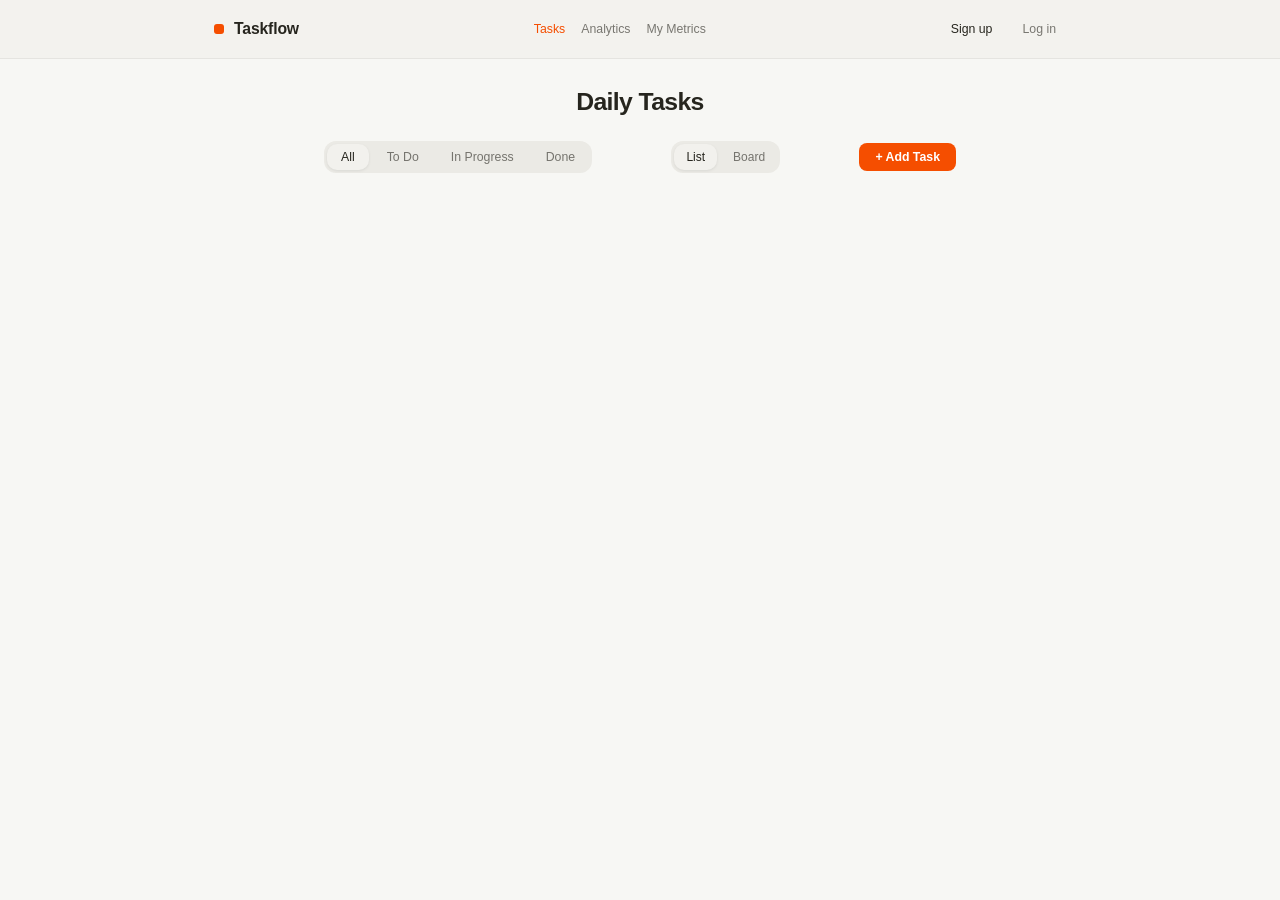
==== index.html @ e1bad311 "Topbar+styles: link to My Metrics and render auth status everywhere - index.html and analytics.html " ====
<!DOCTYPE html>
<html lang="en">
<head>
  <meta charset="UTF-8">
  <meta name="viewport" content="width=device-width, initial-scale=1.0">
  <title>Taskflow</title>
  <link rel="stylesheet" href="styles.css">
</head>
<body>

  <header class="topbar">
    <div class="topbar-inner">
      <div class="logo">
        <span class="logo-mark"></span>
        <span class="logo-text">Taskflow</span>
      </div>
      <nav class="topbar-nav" id="topbarNav">
        <a href="/" class="nav-link active">Tasks</a>
        <a href="/analytics" class="nav-link">Analytics</a>
        <a href="/metrics" class="nav-link">My Metrics</a>
      </nav>
      <div class="auth-status" id="authStatus" data-state="anonymous">
        <a href="/login" class="auth-link">Log in</a>
      </div>
    </div>
  </header>

  <main class="container">
    <section class="hero hero--tasks" aria-labelledby="heroTitle">
      <h1 id="heroTitle">Daily Tasks</h1>
    </section>

    <div class="toolbar">
      <div class="toolbar-left">
        <div class="filters" id="filters">
          <button class="filter-btn active" data-filter="all">All</button>
          <button class="filter-btn" data-filter="todo">To Do</button>
          <button class="filter-btn" data-filter="in-progress">In Progress</button>
          <button class="filter-btn" data-filter="done">Done</button>
        </div>
      </div>
      <div class="view-toggle" id="viewToggle" role="tablist" aria-label="Task view">
        <button class="view-toggle-btn active" type="button" data-view="list" role="tab" aria-selected="true">List</button>
        <button class="view-toggle-btn" type="button" data-view="board" role="tab" aria-selected="false">Board</button>
      </div>
      <button class="add-task-btn" id="addTaskBtn" type="button" aria-label="Add task">+ Add Task</button>
    </div>

    <section class="list-view" id="listView" aria-label="Task list">
      <ul class="task-list" id="taskList"></ul>
    </section>

    <section class="board-view hidden" id="boardView" aria-label="Kanban board">
      <article class="board-column" data-board-column="todo">
        <header class="board-column-header">
          <h2 class="board-column-title">To Do</h2>
          <span class="board-column-count" data-column-count="todo">0</span>
        </header>
        <div class="board-column-body" data-column-body="todo"></div>
      </article>

      <article class="board-column" data-board-column="in-progress">
        <header class="board-column-header">
          <h2 class="board-column-title">In Progress</h2>
          <span class="board-column-count" data-column-count="in-progress">0</span>
        </header>
        <div class="board-column-body" data-column-body="in-progress"></div>
      </article>

      <article class="board-column" data-board-column="done">
        <header class="board-column-header">
          <h2 class="board-column-title">Done</h2>
          <span class="board-column-count" data-column-count="done">0</span>
        </header>
        <div class="board-column-body" data-column-body="done"></div>
      </article>
    </section>
  </main>

  <div class="modal-overlay hidden" id="addTaskModal">
    <div class="modal" role="dialog" aria-labelledby="modalTitle" aria-modal="true">
      <header class="modal-header">
        <h2 id="modalTitle" class="modal-title">New Task</h2>
        <button class="modal-close" id="modalClose" type="button" aria-label="Close">&times;</button>
      </header>
      <form id="addTaskForm" class="modal-body">
        <label class="form-label" for="taskTitleInput">Description</label>
        <input
          id="taskTitleInput"
          class="form-input"
          type="text"
          placeholder="What needs to be done?"
          required
          autocomplete="off"
        >
        <label class="form-label" for="taskCategorySelect">Category</label>
        <select id="taskCategorySelect" class="form-select">
          <option value="Planning">Planning</option>
          <option value="Design">Design</option>
          <option value="Engineering">Engineering</option>
          <option value="Operations">Operations</option>
        </select>
        <label class="form-label" for="taskPrioritySelect">Priority</label>
        <select id="taskPrioritySelect" class="form-select">
          <option value="medium" selected>Medium</option>
          <option value="high">High</option>
          <option value="low">Low</option>
        </select>
        <button type="submit" class="form-submit">Add Task</button>
      </form>
    </div>
  </div>

  <script src="auth-status.js"></script>
  <script src="app.js"></script>
</body>
</html>
---- styles.css ----
*,
*::before,
*::after {
  margin: 0;
  padding: 0;
  box-sizing: border-box;
}

:root {
  --bg: #f7f7f4;
  --fg: #26251e;
  --fg-secondary: rgba(38, 37, 30, 0.6);
  --accent: #f54e00;
  --accent-subtle: rgba(245, 78, 0, 0.12);
  --accent-hover: #ff5c0d;
  --accent-orange: #f54e00;
  --card: #f2f1ed;
  --card-border: rgba(0, 0, 0, 0.06);
  --card-hover: #ebeae5;
  --surface: #ebeae5;
  --divider: #e6e5e0;
  --radius: 12px;
  --radius-sm: 8px;
}

html {
  font-size: 15px;
}

body {
  font-family: "DM Sans", -apple-system, BlinkMacSystemFont, "Segoe UI", Roboto,
    "Helvetica Neue", Arial, sans-serif;
  background: var(--bg);
  color: var(--fg);
  line-height: 1.5;
  -webkit-font-smoothing: antialiased;
}

/* ---- Top bar ---- */

.topbar {
  position: sticky;
  top: 0;
  z-index: 10;
  background: rgba(242, 241, 237, 0.85);
  backdrop-filter: blur(12px);
  -webkit-backdrop-filter: blur(12px);
  border-bottom: 1px solid var(--card-border);
}

.topbar-inner {
  max-width: 900px;
  margin: 0 auto;
  padding: 14px 24px;
  display: flex;
  align-items: center;
  justify-content: space-between;
  gap: 24px;
}

.logo {
  display: flex;
  align-items: center;
  gap: 10px;
}

.logo-mark {
  width: 10px;
  height: 10px;
  background: var(--accent);
  border-radius: 3px;
}

.logo-text {
  font-weight: 700;
  font-size: 1.05rem;
  letter-spacing: -0.01em;
  color: var(--fg);
}

.date-label {
  font-size: 0.82rem;
  color: var(--fg-secondary);
}

.topbar-nav {
  display: flex;
  gap: 16px;
}

.nav-link {
  font-size: 0.82rem;
  font-weight: 500;
  color: var(--fg-secondary);
  text-decoration: none;
  transition: color 0.15s ease;
}

.nav-link:hover {
  color: var(--fg);
}

.nav-link.active {
  color: var(--accent);
}

/* ---- Container ---- */

.container {
  max-width: 680px;
  margin: 0 auto;
  padding: 0 24px 80px;
}

/* ---- Hero ---- */

.hero {
  padding: 48px 0 32px;
}

.hero--tasks {
  padding: 28px 0 24px;
}

.hero h1 {
  font-size: 1.65rem;
  font-weight: 700;
  letter-spacing: -0.025em;
  line-height: 1.2;
  color: var(--fg);
  text-align: center;
}

.subtitle {
  margin-top: 6px;
  color: var(--fg-secondary);
  font-size: 0.95rem;
  text-align: center;
}

.hero--home {
  padding: 28px 0 24px;
}

.hero-shell {
  position: relative;
  border-radius: 20px;
  padding: 1px;
  background: linear-gradient(
    125deg,
    rgba(245, 78, 0, 0.45) 0%,
    rgba(38, 37, 30, 0.12) 42%,
    rgba(245, 78, 0, 0.22) 100%
  );
  box-shadow: 0 20px 50px -28px rgba(38, 37, 30, 0.18);
}

.hero-backdrop {
  position: absolute;
  inset: 1px;
  border-radius: 19px;
  pointer-events: none;
  z-index: 0;
  overflow: hidden;
  background: var(--card);
}

.hero-backdrop::before,
.hero-backdrop::after {
  content: "";
  position: absolute;
  width: 140%;
  height: 140%;
  border-radius: 50%;
  filter: blur(36px);
  opacity: 0.55;
  animation: hero-aurora 14s ease-in-out infinite alternate;
}

.hero-backdrop::before {
  top: -60%;
  left: -45%;
  background: radial-gradient(circle, rgba(245, 78, 0, 0.35) 0%, transparent 68%);
}

.hero-backdrop::after {
  bottom: -55%;
  right: -40%;
  background: radial-gradient(circle, rgba(245, 78, 0, 0.12) 0%, transparent 65%);
  animation-delay: -7s;
}

@keyframes hero-aurora {
  0% {
    transform: translate(0, 0) scale(1);
  }
  100% {
    transform: translate(4%, 3%) scale(1.06);
  }
}

@media (prefers-reduced-motion: reduce) {
  .hero-backdrop::before,
  .hero-backdrop::after {
    animation: none;
  }

  .hero-ring-progress {
    transition: none;
  }
}

.hero-card {
  position: relative;
  z-index: 1;
  display: grid;
  grid-template-columns: auto 1fr;
  gap: 28px 40px;
  align-items: center;
  padding: 26px 28px 26px 30px;
  border-radius: 19px;
  background: linear-gradient(
    165deg,
    rgba(255, 255, 255, 0.55) 0%,
    rgba(242, 241, 237, 0.98) 48%,
    rgba(242, 241, 237, 1) 100%
  );
  border: 1px solid rgba(255, 255, 255, 0.65);
  box-shadow:
    0 1px 0 rgba(255, 255, 255, 0.85) inset,
    0 18px 40px -24px rgba(38, 37, 30, 0.14);
}

.hero-card--banner {
  display: flex;
  flex-direction: column;
  align-items: center;
  justify-content: center;
  text-align: center;
  padding: 32px 28px 34px;
}

.hero-banner-inner {
  max-width: 36ch;
}

.hero-eyebrow--center {
  justify-content: center;
}

.hero-subtitle--center {
  text-align: center;
  margin-left: auto;
  margin-right: auto;
  max-width: 42ch;
}

.hero-visual {
  display: flex;
  flex-direction: column;
  align-items: center;
  gap: 6px;
}

.hero-ring-wrap {
  position: relative;
  width: 118px;
  height: 118px;
}

.hero-ring-svg {
  width: 100%;
  height: 100%;
  display: block;
}

.hero-ring-track {
  fill: none;
  stroke: rgba(38, 37, 30, 0.08);
  stroke-width: 9;
}

.hero-ring-progress {
  fill: none;
  stroke: var(--accent);
  stroke-width: 9;
  stroke-linecap: round;
  stroke-dasharray: 0 326.73;
  filter: drop-shadow(0 2px 6px rgba(245, 78, 0, 0.25));
  transition: stroke-dasharray 0.55s cubic-bezier(0.33, 1, 0.68, 1);
}

.hero-ring-center {
  position: absolute;
  inset: 0;
  display: flex;
  align-items: center;
  justify-content: center;
  gap: 1px;
  font-variant-numeric: tabular-nums;
  color: var(--fg);
}

.hero-pct {
  font-size: 1.65rem;
  font-weight: 800;
  letter-spacing: -0.04em;
  line-height: 1;
}

.hero-pct-unit {
  margin-top: 0.35em;
  font-size: 0.88rem;
  font-weight: 700;
  color: var(--fg-secondary);
}

.hero-ring-caption {
  font-size: 0.65rem;
  font-weight: 600;
  text-transform: uppercase;
  letter-spacing: 0.12em;
  color: var(--fg-secondary);
}

.hero-main {
  min-width: 0;
}

.hero-eyebrow {
  display: flex;
  flex-wrap: wrap;
  align-items: center;
  gap: 6px 8px;
  font-size: 0.78rem;
  font-weight: 600;
  color: var(--fg-secondary);
  letter-spacing: 0.02em;
}

.hero-eyebrow time {
  font-weight: 500;
}

.hero-eyebrow-sep {
  color: rgba(38, 37, 30, 0.25);
  user-select: none;
}

.hero--home h1 {
  margin-top: 10px;
  text-align: left;
  font-size: clamp(1.75rem, 4.2vw, 2.2rem);
  font-weight: 800;
  letter-spacing: -0.035em;
  line-height: 1.08;
}

.hero-subtitle {
  margin-top: 10px;
  max-width: 34ch;
  font-size: 0.95rem;
  line-height: 1.45;
  color: var(--fg-secondary);
  text-align: left;
}

.hero-stats {
  display: flex;
  flex-wrap: wrap;
  gap: 18px 22px;
  margin-top: 20px;
  padding: 0;
  list-style: none;
}

.hero-stat {
  display: flex;
  flex-direction: column;
  gap: 2px;
  min-width: 0;
}

.hero-stat-value {
  font-size: 1.2rem;
  font-weight: 800;
  font-variant-numeric: tabular-nums;
  letter-spacing: -0.02em;
  color: var(--fg);
  line-height: 1.1;
}

.hero-stat-label {
  font-size: 0.72rem;
  font-weight: 500;
  color: var(--fg-secondary);
}

/* ---- Toolbar ---- */

.toolbar {
  display: flex;
  align-items: center;
  justify-content: space-between;
  gap: 10px;
  margin-bottom: 16px;
}

.toolbar-left {
  display: flex;
  align-items: center;
  gap: 10px;
  min-width: 0;
}

.filters {
  display: flex;
  gap: 4px;
  background: var(--surface);
  padding: 3px;
  border-radius: var(--radius);
}

.filter-btn {
  border: none;
  background: transparent;
  padding: 6px 14px;
  font-size: 0.82rem;
  font-weight: 500;
  color: var(--fg-secondary);
  border-radius: calc(var(--radius) - 2px);
  cursor: pointer;
  transition: all 0.15s ease;
  font-family: inherit;
}

.filter-btn:hover {
  color: var(--fg);
}

.filter-btn.active {
  background: var(--card);
  color: var(--fg);
  box-shadow: 0 1px 3px rgba(0, 0, 0, 0.08);
}

.view-toggle {
  display: flex;
  gap: 4px;
  background: var(--surface);
  border-radius: var(--radius);
  padding: 3px;
}

.view-toggle-btn {
  border: none;
  background: transparent;
  color: var(--fg-secondary);
  padding: 6px 12px;
  border-radius: calc(var(--radius) - 2px);
  font-size: 0.8rem;
  font-weight: 500;
  cursor: pointer;
  font-family: inherit;
}

.view-toggle-btn.active {
  background: var(--card);
  color: var(--fg);
  box-shadow: 0 1px 3px rgba(0, 0, 0, 0.08);
}

/* ---- Task list ---- */

.list-view.hidden,
.board-view.hidden {
  display: none;
}

.task-list {
  list-style: none;
  display: flex;
  flex-direction: column;
  gap: 6px;
}

.task-card {
  display: flex;
  align-items: center;
  gap: 14px;
  padding: 14px 16px;
  background: var(--card);
  border: 1px solid var(--card-border);
  border-radius: var(--radius);
  transition: background 0.15s ease, box-shadow 0.15s ease, border-color 0.15s ease;
  cursor: grab;
}

.task-card.dragging {
  opacity: 0.55;
  cursor: grabbing;
}

.task-card:hover {
  background: var(--card-hover);
  border-color: rgba(0, 0, 0, 0.08);
  box-shadow: 0 2px 8px rgba(0, 0, 0, 0.08);
}

.task-card.hidden {
  display: none;
}

/* ---- Status indicator ---- */

.status-indicator {
  width: 9px;
  height: 9px;
  border-radius: 50%;
  flex-shrink: 0;
}

.status-todo {
  border: 2px solid rgba(38, 37, 30, 0.25);
  background: transparent;
}

.status-in-progress {
  border: 2px solid var(--accent);
  background: var(--accent-subtle);
}

.status-done {
  border: 2px solid rgba(245, 78, 0, 0.5);
  background: rgba(245, 78, 0, 0.2);
}

/* ---- Task body ---- */

.task-body {
  flex: 1;
  min-width: 0;
  display: flex;
  flex-direction: column;
  gap: 2px;
}

.task-title {
  font-size: 0.92rem;
  font-weight: 500;
  letter-spacing: -0.01em;
  color: var(--fg);
}

.task-card[data-status="done"] .task-title {
  color: var(--fg-secondary);
  text-decoration: line-through;
  text-decoration-color: rgba(38, 37, 30, 0.2);
}

.task-meta {
  font-size: 0.75rem;
  color: var(--fg-secondary);
}

/* ---- Priority ---- */

.priority {
  font-size: 0.7rem;
  font-weight: 600;
  text-transform: uppercase;
  letter-spacing: 0.04em;
  padding: 3px 8px;
  border-radius: var(--radius-sm);
  flex-shrink: 0;
}

.priority-high {
  color: var(--accent-orange);
  background: rgba(245, 78, 0, 0.12);
}

.priority-medium {
  color: var(--accent);
  background: var(--accent-subtle);
}

.priority-low {
  color: var(--fg-secondary);
  background: rgba(38, 37, 30, 0.06);
}

/* ---- Board ---- */

.board-view {
  display: grid;
  grid-template-columns: repeat(3, minmax(0, 1fr));
  gap: 10px;
}

.board-column {
  background: var(--card);
  border: 1px solid var(--card-border);
  border-radius: var(--radius);
  min-height: 320px;
  display: flex;
  flex-direction: column;
  transition: all 0.2s ease;
}

.board-column.drag-target {
  border-color: var(--accent);
}

.board-column.drag-over {
  background: var(--accent-subtle);
  border-color: var(--accent);
  border-width: 2px;
}

.board-column-header {
  display: flex;
  align-items: center;
  justify-content: space-between;
  padding: 12px 12px 10px;
  border-bottom: 1px solid var(--divider);
}

.board-column-title {
  font-size: 0.82rem;
  font-weight: 600;
  text-transform: uppercase;
  letter-spacing: 0.05em;
  color: var(--fg-secondary);
}

.board-column-count {
  font-size: 0.78rem;
  padding: 2px 8px;
  border-radius: 999px;
  background: var(--surface);
  color: var(--fg);
}

.board-column-body {
  display: flex;
  flex-direction: column;
  gap: 8px;
  padding: 12px;
}

.board-column-placeholder {
  font-size: 0.8rem;
  color: var(--fg-secondary);
}

.board-task-card {
  display: flex;
  flex-direction: column;
  gap: 6px;
  background: var(--bg);
  border: 1px solid var(--divider);
  border-radius: var(--radius-sm);
  padding: 10px;
  cursor: grab;
  transition: all 0.15s ease;
  position: relative;
}

.board-task-card:hover {
  border-color: var(--card-border);
  box-shadow: 0 2px 6px rgba(0, 0, 0, 0.08);
}

.board-task-card.dragging {
  opacity: 0.5;
  cursor: grabbing;
  transform: rotate(2deg);
}

.board-task-header {
  display: flex;
  align-items: flex-start;
  justify-content: space-between;
  gap: 8px;
}

.board-task-title {
  font-size: 0.85rem;
  font-weight: 500;
  color: var(--fg);
  flex: 1;
  min-width: 0;
  line-height: 1.3;
}

.board-task-title.done {
  color: var(--fg-secondary);
  text-decoration: line-through;
  text-decoration-color: rgba(38, 37, 30, 0.2);
}

.board-task-priority {
  font-size: 0.65rem;
  font-weight: 600;
  text-transform: uppercase;
  letter-spacing: 0.04em;
  padding: 2px 6px;
  border-radius: 4px;
  flex-shrink: 0;
  white-space: nowrap;
}

.board-task-priority.priority-high {
  color: var(--accent-orange);
  background: rgba(245, 78, 0, 0.12);
}

.board-task-priority.priority-medium {
  color: var(--accent);
  background: var(--accent-subtle);
}

.board-task-priority.priority-low {
  color: var(--fg-secondary);
  background: rgba(38, 37, 30, 0.06);
}

.board-task-meta {
  font-size: 0.74rem;
  color: var(--fg-secondary);
}

/* ---- Responsive ---- */

@media (max-width: 520px) {
  .topbar-inner,
  .container {
    padding-left: 16px;
    padding-right: 16px;
  }

  .hero h1 {
    font-size: 1.4rem;
  }

  .hero-card--banner {
    padding: 26px 20px 28px;
  }

  .hero--home .hero-card {
    grid-template-columns: 1fr;
    justify-items: center;
    text-align: center;
    padding: 24px 20px;
    gap: 22px;
  }

  .hero--home .hero-main {
    width: 100%;
  }

  .hero-eyebrow,
  .hero--home h1,
  .hero--home .hero-subtitle {
    text-align: center;
  }

  .hero-stats {
    justify-content: center;
  }

  .hero-stat {
    align-items: center;
    flex: 1 1 auto;
    min-width: 0;
  }

  .toolbar {
    flex-direction: column;
    align-items: flex-start;
    gap: 10px;
  }

  .toolbar-left {
    width: 100%;
    flex-wrap: wrap;
  }

  .board-view {
    grid-template-columns: 1fr;
  }

}

/* ---- Add Task button ---- */

.add-task-btn {
  border: none;
  background: var(--accent);
  color: #fff;
  padding: 7px 16px;
  font-size: 0.82rem;
  font-weight: 600;
  border-radius: var(--radius-sm);
  cursor: pointer;
  font-family: inherit;
  transition: background 0.15s ease, box-shadow 0.15s ease;
  white-space: nowrap;
  flex-shrink: 0;
}

.add-task-btn:hover {
  background: var(--accent-hover);
  box-shadow: 0 2px 8px rgba(245, 78, 0, 0.25);
}

.add-task-btn:focus-visible {
  outline: none;
  box-shadow: 0 0 0 2px var(--bg), 0 0 0 4px var(--accent);
}

/* ---- Modal ---- */

.modal-overlay {
  position: fixed;
  inset: 0;
  z-index: 100;
  background: rgba(38, 37, 30, 0.35);
  backdrop-filter: blur(4px);
  -webkit-backdrop-filter: blur(4px);
  display: flex;
  align-items: center;
  justify-content: center;
  animation: fadeIn 0.15s ease;
}

.modal-overlay.hidden {
  display: none;
}

.modal {
  background: var(--bg);
  border: 1px solid var(--card-border);
  border-radius: var(--radius);
  width: 100%;
  max-width: 440px;
  margin: 16px;
  box-shadow: 0 16px 48px rgba(0, 0, 0, 0.15);
  animation: scaleIn 0.2s ease;
}

.modal-header {
  display: flex;
  align-items: center;
  justify-content: space-between;
  padding: 20px 24px 0;
}

.modal-title {
  font-size: 1.1rem;
  font-weight: 700;
  letter-spacing: -0.02em;
  color: var(--fg);
}

.modal-close {
  border: none;
  background: none;
  font-size: 1.4rem;
  color: var(--fg-secondary);
  cursor: pointer;
  padding: 4px;
  line-height: 1;
  transition: color 0.15s ease;
}

.modal-close:hover {
  color: var(--fg);
}

.modal-body {
  padding: 20px 24px 24px;
  display: flex;
  flex-direction: column;
  gap: 12px;
}

.form-label {
  font-size: 0.82rem;
  font-weight: 600;
  color: var(--fg);
  margin-bottom: -6px;
}

.form-input,
.form-select {
  border: 1px solid var(--divider);
  background: var(--card);
  border-radius: var(--radius-sm);
  padding: 10px 12px;
  font-size: 0.88rem;
  color: var(--fg);
  font-family: inherit;
  width: 100%;
}

.form-input::placeholder {
  color: var(--fg-secondary);
}

.form-input:focus,
.form-select:focus {
  outline: none;
  border-color: var(--accent);
  box-shadow: 0 0 0 2px rgba(245, 78, 0, 0.12);
}

.form-select {
  cursor: pointer;
  appearance: none;
  background-image: url("data:image/svg+xml,%3Csvg width='10' height='6' viewBox='0 0 10 6' fill='none' xmlns='http://www.w3.org/2000/svg'%3E%3Cpath d='M1 1L5 5L9 1' stroke='%2326251e' stroke-width='1.5' stroke-linecap='round' stroke-linejoin='round'/%3E%3C/svg%3E");
  background-repeat: no-repeat;
  background-position: right 12px center;
  padding-right: 32px;
}

.form-submit {
  margin-top: 4px;
  border: none;
  background: var(--accent);
  color: #fff;
  padding: 11px 20px;
  font-size: 0.88rem;
  font-weight: 600;
  border-radius: var(--radius-sm);
  cursor: pointer;
  font-family: inherit;
  transition: background 0.15s ease, box-shadow 0.15s ease;
}

.form-submit:hover {
  background: var(--accent-hover);
  box-shadow: 0 2px 8px rgba(245, 78, 0, 0.25);
}

.form-submit:focus-visible {
  outline: none;
  box-shadow: 0 0 0 2px var(--bg), 0 0 0 4px var(--accent);
}

@keyframes fadeIn {
  from { opacity: 0; }
  to { opacity: 1; }
}

@keyframes scaleIn {
  from { opacity: 0; transform: scale(0.96); }
  to { opacity: 1; transform: scale(1); }
}

/* ---- Error feedback ---- */

.error-feedback {
  position: fixed;
  top: 80px;
  left: 50%;
  transform: translateX(-50%);
  background: var(--accent);
  color: white;
  padding: 12px 20px;
  border-radius: var(--radius-sm);
  font-size: 0.85rem;
  font-weight: 500;
  box-shadow: 0 4px 12px rgba(245, 78, 0, 0.3);
  z-index: 1000;
  animation: slideDown 0.3s ease;
}

@keyframes slideDown {
  from {
    opacity: 0;
    transform: translateX(-50%) translateY(-10px);
  }
  to {
    opacity: 1;
    transform: translateX(-50%) translateY(0);
  }
}

/* ---- Analytics Dashboard ---- */

.analytics-container {
  max-width: 960px;
  margin: 0 auto;
  padding: 0 24px 80px;
}

.analytics-container .hero h1 {
  text-align: center;
}

.cohort-filter-wrapper {
  display: flex;
  flex-direction: column;
  gap: 16px;
  margin-bottom: 24px;
  padding: 16px;
  background: var(--card);
  border: 1px solid var(--card-border);
  border-radius: var(--radius);
}

.filter-row {
  display: flex;
  align-items: center;
  gap: 12px;
  flex-wrap: wrap;
}

.date-filter-row {
  padding-top: 12px;
  border-top: 1px solid var(--divider);
}

.cohort-filter-label,
.date-filter-label {
  font-size: 0.85rem;
  font-weight: 500;
  color: var(--fg);
}

.cohort-filter {
  border: 1px solid var(--divider);
  background: var(--bg);
  border-radius: var(--radius-sm);
  padding: 8px 12px;
  font-size: 0.85rem;
  color: var(--fg);
  font-family: inherit;
  cursor: pointer;
  min-width: 160px;
}

.cohort-filter:focus {
  outline: none;
  border-color: var(--accent);
  box-shadow: 0 0 0 2px rgba(245, 78, 0, 0.12);
}

.date-presets {
  display: flex;
  gap: 4px;
  background: var(--surface);
  padding: 3px;
  border-radius: var(--radius);
}

.date-preset-btn {
  border: none;
  background: transparent;
  padding: 6px 14px;
  font-size: 0.82rem;
  font-weight: 500;
  color: var(--fg-secondary);
  border-radius: calc(var(--radius) - 2px);
  cursor: pointer;
  transition: all 0.15s ease;
  font-family: inherit;
}

.date-preset-btn:hover {
  color: var(--fg);
}

.date-preset-btn.active {
  background: var(--card);
  color: var(--fg);
  box-shadow: 0 1px 3px rgba(0, 0, 0, 0.08);
}

.date-inputs {
  display: flex;
  align-items: center;
  gap: 8px;
}

.date-input {
  border: 1px solid var(--divider);
  background: var(--bg);
  border-radius: var(--radius-sm);
  padding: 8px 12px;
  font-size: 0.85rem;
  color: var(--fg);
  font-family: inherit;
}

.date-input:focus {
  outline: none;
  border-color: var(--accent);
  box-shadow: 0 0 0 2px rgba(245, 78, 0, 0.12);
}

.date-separator {
  font-size: 0.85rem;
  color: var(--fg-secondary);
}

.kpi-grid {
  display: grid;
  grid-template-columns: repeat(4, 1fr);
  gap: 12px;
  margin-bottom: 32px;
}

.kpi-card {
  background: var(--card);
  border: 1px solid var(--card-border);
  border-radius: var(--radius);
  padding: 20px;
  text-align: center;
  transition: all 0.15s ease;
}

.kpi-card:hover {
  background: var(--card-hover);
  border-color: rgba(0, 0, 0, 0.08);
  box-shadow: 0 2px 8px rgba(0, 0, 0, 0.08);
}

.kpi-value {
  font-size: 2rem;
  font-weight: 700;
  color: var(--accent);
  line-height: 1.2;
  margin-bottom: 6px;
}

.kpi-label {
  font-size: 0.8rem;
  color: var(--fg-secondary);
  font-weight: 500;
}

.charts-grid {
  display: grid;
  grid-template-columns: repeat(2, 1fr);
  gap: 16px;
}

.chart-card {
  background: var(--card);
  border: 1px solid var(--card-border);
  border-radius: var(--radius);
  padding: 20px;
  min-height: 300px;
  display: flex;
  flex-direction: column;
}

.chart-card-full {
  grid-column: 1 / -1;
}

.chart-title {
  font-size: 0.9rem;
  font-weight: 600;
  color: var(--fg);
  margin-bottom: 16px;
  letter-spacing: -0.01em;
}

.chart-card canvas {
  flex: 1;
  max-height: 280px;
}

/* ---- Analytics Responsive ---- */

@media (max-width: 768px) {
  .kpi-grid {
    grid-template-columns: repeat(2, 1fr);
  }
  
  .charts-grid {
    grid-template-columns: 1fr;
  }
  
  .chart-card-full {
    grid-column: 1;
  }
}

@media (max-width: 520px) {
  .analytics-container {
    padding-left: 16px;
    padding-right: 16px;
  }
  
  .kpi-grid {
    grid-template-columns: 1fr;
  }
  
  .filter-row {
    flex-direction: column;
    align-items: flex-start;
  }
  
  .cohort-filter {
    width: 100%;
  }
  
  .date-presets {
    width: 100%;
  }
  
  .date-inputs {
    width: 100%;
  }
  
  .date-input {
    flex: 1;
    min-width: 0;
  }
}

/* ---- Activity heatmap ---- */

.heatmap-container {
  max-width: 1040px;
}

.heatmap-page-heading {
  padding: 32px 0 22px;
}

.heatmap-page-heading h1 {
  font-size: 2.05rem;
  line-height: 1.15;
  letter-spacing: -0.03em;
  color: #0a0a0a;
}

.heatmap-summary {
  display: flex;
  align-items: flex-start;
  gap: 32px;
  margin-bottom: 24px;
}

.heatmap-summary-item {
  min-width: 112px;
}

.heatmap-summary-label {
  font-size: 0.93rem;
  color: #717182;
  margin-bottom: 4px;
}

.heatmap-summary-value {
  display: flex;
  align-items: baseline;
  gap: 8px;
  line-height: 1;
}

.heatmap-summary-number {
  font-size: 2rem;
  font-weight: 600;
  letter-spacing: 0.02em;
  color: #0a0a0a;
}

.heatmap-summary-unit {
  font-size: 1.7rem;
  font-weight: 500;
  letter-spacing: -0.022em;
  color: #0a0a0a;
}

.heatmap-card {
  border: 1px solid rgba(0, 0, 0, 0.1);
  border-radius: 10px;
  background: #fff;
  padding: 24px 24px 20px;
}

.heatmap-error {
  color: #b42318;
  font-size: 0.9rem;
  margin-bottom: 12px;
}

.heatmap-scroll {
  overflow-x: auto;
  padding-bottom: 8px;
}

.heatmap-board-inner {
  min-width: 880px;
}

.heatmap-month-row,
.heatmap-day-row {
  display: grid;
  grid-template-columns: 32px repeat(12, minmax(56px, 1fr));
  gap: 4px;
  align-items: center;
}

.heatmap-month-row {
  margin-bottom: 4px;
}

.heatmap-corner {
  min-height: 16px;
}

.heatmap-month-cell {
  height: 20px;
  font-size: 0.82rem;
  color: #717182;
}

.heatmap-y-label {
  height: 56px;
  display: flex;
  align-items: flex-end;
  justify-content: flex-end;
  padding-right: 4px;
  padding-bottom: 6px;
  font-size: 1rem;
  color: #717182;
}

.heatmap-cell {
  width: 100%;
  aspect-ratio: 1 / 1;
  border: none;
  border-radius: 6px;
  padding: 0;
  cursor: default;
}

.heatmap-cell:focus-visible,
.heatmap-cell:hover {
  outline: 2px solid rgba(38, 37, 30, 0.35);
  outline-offset: -2px;
}

.heatmap-cell--level-0 {
  background: #fff;
  box-shadow: inset 0 0 0 1px rgba(0, 0, 0, 0.1);
}

.heatmap-cell--level-1 {
  background: rgba(245, 78, 0, 0.15);
}

.heatmap-cell--level-2 {
  background: rgba(245, 78, 0, 0.3);
}

.heatmap-cell--level-3 {
  background: rgba(245, 78, 0, 0.5);
}

.heatmap-cell--level-4 {
  background: rgba(245, 78, 0, 0.7);
}

.heatmap-cell--level-5 {
  background: #f54e00;
}

.heatmap-legend {
  margin-top: 12px;
  display: flex;
  align-items: center;
  gap: 8px;
}

.heatmap-legend-text {
  font-size: 0.9rem;
  color: #717182;
}

.heatmap-legend-cells {
  display: flex;
  align-items: center;
  gap: 4px;
}

.heatmap-legend .heatmap-cell {
  width: 16px;
  min-width: 16px;
}

@media (max-width: 900px) {
  .heatmap-page-heading h1 {
    font-size: 1.7rem;
  }

  .heatmap-summary {
    gap: 20px;
    flex-wrap: wrap;
  }

  .heatmap-month-row,
  .heatmap-day-row {
    grid-template-columns: 30px repeat(12, minmax(40px, 1fr));
  }

  .heatmap-y-label {
    height: 40px;
    font-size: 0.86rem;
  }
}

/* ---- Auth status (topbar) ---- */

.topbar-inner {
  flex-wrap: wrap;
}

.auth-status {
  display: flex;
  align-items: center;
  gap: 10px;
  font-size: 0.85rem;
}

.auth-greeting {
  color: var(--fg);
  font-weight: 600;
  max-width: 12ch;
  overflow: hidden;
  text-overflow: ellipsis;
  white-space: nowrap;
}

.auth-link {
  font-size: 0.82rem;
  font-weight: 500;
  color: var(--fg-secondary);
  text-decoration: none;
  background: none;
  border: none;
  padding: 6px 10px;
  border-radius: var(--radius-sm);
  cursor: pointer;
  transition: color 0.15s ease, background 0.15s ease;
}

.auth-link:hover,
.auth-link:focus-visible {
  color: var(--fg);
  background: var(--card-hover);
}

.auth-link--ghost {
  color: var(--fg);
}

.auth-link--button {
  display: inline-flex;
  align-items: center;
  justify-content: center;
  border: 1px solid var(--card-border);
  padding: 10px 18px;
  font-weight: 600;
  color: var(--fg);
  background: var(--card);
}

.auth-logout {
  font: inherit;
}

/* ---- Auth pages ---- */

.auth-container {
  max-width: 440px;
  margin: 0 auto;
  padding: 64px 24px 80px;
}

.auth-card {
  background: var(--card);
  border: 1px solid var(--card-border);
  border-radius: var(--radius);
  padding: 36px 32px;
  box-shadow: 0 18px 40px -28px rgba(38, 37, 30, 0.18);
}

.auth-title {
  font-size: 1.5rem;
  font-weight: 700;
  letter-spacing: -0.02em;
  color: var(--fg);
  margin-bottom: 6px;
}

.auth-subtitle {
  color: var(--fg-secondary);
  font-size: 0.95rem;
  margin-bottom: 24px;
}

.auth-form {
  display: flex;
  flex-direction: column;
  gap: 6px;
}

.auth-form .form-label {
  margin-top: 14px;
}

.auth-form .form-input {
  margin-bottom: 0;
}

.form-hint {
  margin: 0;
  color: var(--fg-secondary);
  font-size: 0.78rem;
}

.auth-submit {
  margin-top: 22px;
  width: 100%;
}

.auth-error {
  margin-top: 14px;
  padding: 10px 12px;
  border-radius: var(--radius-sm);
  background: rgba(245, 78, 0, 0.1);
  color: var(--accent);
  font-size: 0.86rem;
  font-weight: 500;
}

.auth-switch {
  margin-top: 22px;
  font-size: 0.86rem;
  color: var(--fg-secondary);
  text-align: center;
}

.auth-switch a {
  color: var(--accent);
  text-decoration: none;
  font-weight: 600;
}

.auth-switch a:hover,
.auth-switch a:focus-visible {
  text-decoration: underline;
}

/* ---- Metrics page ---- */

.metrics-container {
  max-width: 920px;
  margin: 0 auto;
  padding: 0 24px 80px;
}

.hero--metrics {
  padding: 32px 0 16px;
  text-align: center;
}

.metrics-gate {
  display: flex;
  justify-content: center;
  padding: 24px 0;
}

.metrics-gate-card {
  background: var(--card);
  border: 1px solid var(--card-border);
  border-radius: var(--radius);
  padding: 36px 32px;
  max-width: 480px;
  width: 100%;
  text-align: center;
}

.metrics-gate-title {
  font-size: 1.2rem;
  font-weight: 700;
  margin-bottom: 8px;
}

.metrics-gate-text {
  color: var(--fg-secondary);
  font-size: 0.92rem;
  margin-bottom: 22px;
}

.metrics-gate-actions {
  display: flex;
  gap: 12px;
  justify-content: center;
  flex-wrap: wrap;
}

.metrics-gate-actions .form-submit {
  width: auto;
  padding: 10px 20px;
}

.metrics-grid {
  display: grid;
  grid-template-columns: repeat(2, minmax(0, 1fr));
  gap: 16px;
  margin-top: 20px;
}

.metrics-card {
  background: var(--card);
  border: 1px solid var(--card-border);
  border-radius: var(--radius);
  padding: 20px 22px;
}

.metrics-card--full {
  grid-column: 1 / -1;
}

.metrics-card-title {
  font-size: 0.95rem;
  font-weight: 700;
  margin-bottom: 14px;
  color: var(--fg);
}

.metrics-bars {
  list-style: none;
  display: flex;
  flex-direction: column;
  gap: 12px;
  padding: 0;
}

.metrics-bar-row {
  display: flex;
  justify-content: space-between;
  font-size: 0.84rem;
  margin-bottom: 4px;
  color: var(--fg);
}

.metrics-bar-count {
  color: var(--fg-secondary);
  font-variant-numeric: tabular-nums;
}

.metrics-bar-track {
  height: 6px;
  border-radius: 999px;
  background: rgba(38, 37, 30, 0.08);
  overflow: hidden;
}

.metrics-bar-fill {
  height: 100%;
  background: var(--accent);
  border-radius: 999px;
  transition: width 0.3s ease;
}

.daily-volume {
  display: grid;
  grid-template-columns: repeat(14, 1fr);
  gap: 6px;
  align-items: end;
  height: 140px;
  margin-top: 4px;
}

.daily-volume-day {
  display: flex;
  flex-direction: column;
  align-items: center;
  gap: 6px;
  height: 100%;
}

.daily-volume-bars {
  display: flex;
  flex-direction: row;
  align-items: flex-end;
  gap: 2px;
  height: 100%;
  width: 100%;
  justify-content: center;
}

.daily-volume-bar {
  display: block;
  width: 6px;
  border-radius: 3px;
  min-height: 1px;
}

.daily-volume-bar--created {
  background: rgba(38, 37, 30, 0.25);
}

.daily-volume-bar--completed {
  background: var(--accent);
}

.daily-volume-label {
  font-size: 0.66rem;
  color: var(--fg-secondary);
  font-variant-numeric: tabular-nums;
}

.metrics-empty {
  margin-top: 20px;
  padding: 16px 18px;
  border-radius: var(--radius-sm);
  background: var(--card);
  border: 1px dashed var(--card-border);
  color: var(--fg-secondary);
  text-align: center;
}

.metrics-empty a {
  color: var(--accent);
  font-weight: 600;
  text-decoration: none;
}

.metrics-empty a:hover {
  text-decoration: underline;
}

@media (max-width: 720px) {
  .metrics-grid {
    grid-template-columns: 1fr;
  }

  .daily-volume {
    height: 110px;
  }
}

@media (max-width: 520px) {
  .topbar-inner {
    padding: 12px 16px;
    gap: 12px;
  }

  .auth-status {
    width: 100%;
    justify-content: flex-end;
  }

  .auth-container {
    padding: 32px 16px 60px;
  }

  .auth-card {
    padding: 28px 22px;
  }
}
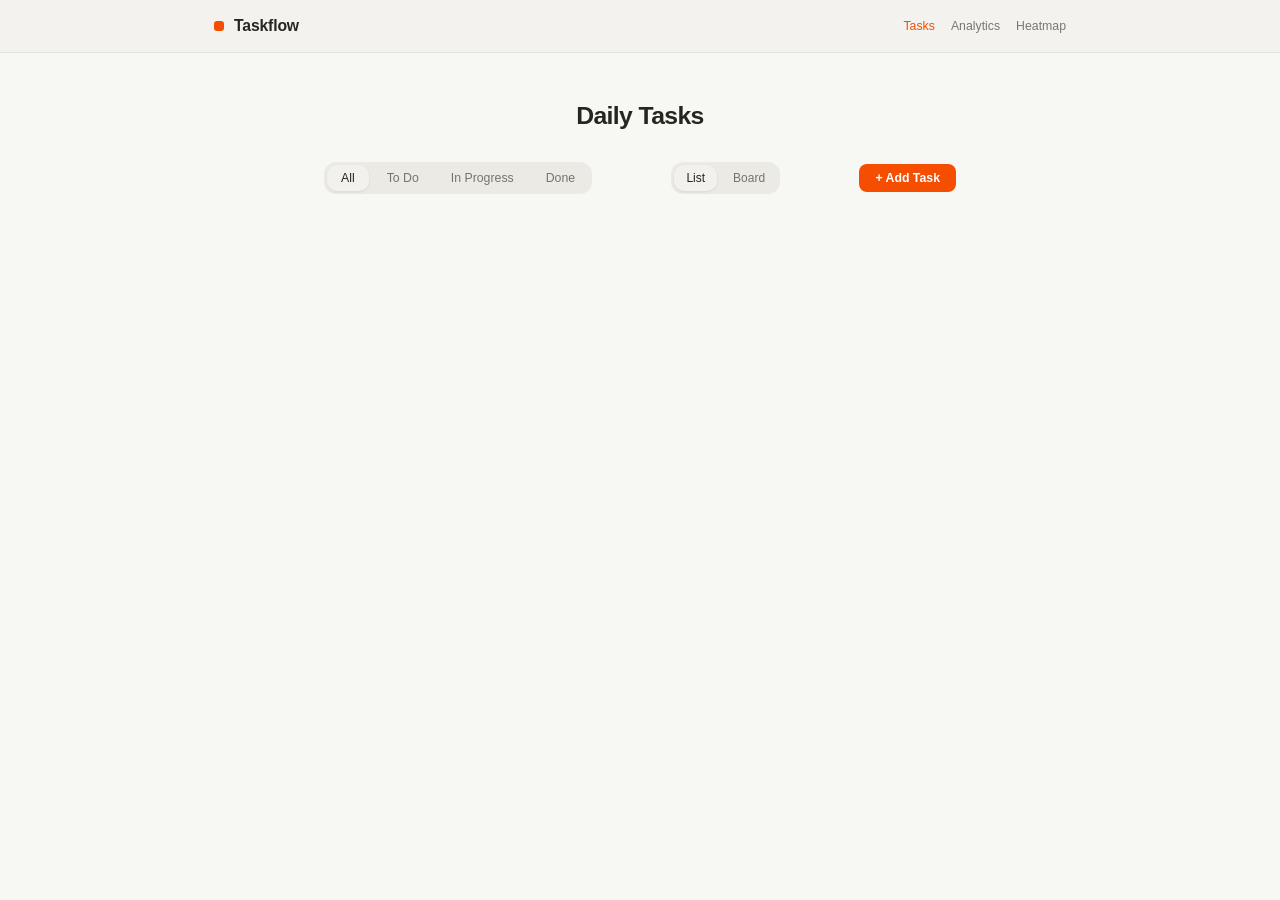
==== commit 6ea990b5: "Heatmap: restore KAN-146 activity heatmap flow Co-authored-by: Cursor <cursoragent@cursor.com>" ====
--- a/index.html
+++ b/index.html
@@ -14,14 +14,11 @@
         <span class="logo-mark"></span>
         <span class="logo-text">Taskflow</span>
       </div>
-      <nav class="topbar-nav" id="topbarNav">
+      <nav class="topbar-nav">
         <a href="/" class="nav-link active">Tasks</a>
         <a href="/analytics" class="nav-link">Analytics</a>
-        <a href="/metrics" class="nav-link">My Metrics</a>
+        <a href="/heatmap" class="nav-link">Heatmap</a>
       </nav>
-      <div class="auth-status" id="authStatus" data-state="anonymous">
-        <a href="/login" class="auth-link">Log in</a>
-      </div>
     </div>
   </header>
 
@@ -51,6 +48,21 @@
     </section>
 
     <section class="board-view hidden" id="boardView" aria-label="Kanban board">
+      <article class="board-focus-lane" data-board-column="focus" aria-label="Focus lane for must-do today tasks">
+        <header class="board-focus-header">
+          <div class="board-focus-heading">
+            <span class="board-focus-icon" aria-hidden="true">⚡</span>
+            <div>
+              <h2 class="board-focus-title">Focus Today</h2>
+              <p class="board-focus-subtitle">Must-do tasks pinned for today</p>
+            </div>
+          </div>
+          <span class="board-focus-count" data-column-count="focus">0</span>
+        </header>
+        <div class="board-focus-body" data-column-body="focus"></div>
+      </article>
+
+      <div class="board-status-columns">
       <article class="board-column" data-board-column="todo">
         <header class="board-column-header">
           <h2 class="board-column-title">To Do</h2>
@@ -74,6 +86,7 @@
         </header>
         <div class="board-column-body" data-column-body="done"></div>
       </article>
+      </div>
     </section>
   </main>
 
@@ -111,7 +124,6 @@
     </div>
   </div>
 
-  <script src="auth-status.js"></script>
   <script src="app.js"></script>
 </body>
 </html>
--- a/styles.css
+++ b/styles.css
@@ -118,10 +118,6 @@
   padding: 48px 0 32px;
 }
 
-.hero--tasks {
-  padding: 28px 0 24px;
-}
-
 .hero h1 {
   font-size: 1.65rem;
   font-weight: 700;
@@ -138,262 +134,179 @@
   text-align: center;
 }
 
+/* Tasks page hero — richer treatment */
 .hero--home {
-  padding: 28px 0 24px;
-}
-
-.hero-shell {
+  padding: 36px 0 28px;
+}
+
+.hero--home .hero-card {
+  display: grid;
+  grid-template-columns: 1fr auto;
+  align-items: center;
+  gap: 28px 32px;
+  padding: 28px 28px 28px 32px;
+  background: linear-gradient(
+    145deg,
+    var(--card) 0%,
+    rgba(242, 241, 237, 0.92) 45%,
+    rgba(245, 78, 0, 0.06) 100%
+  );
+  border: 1px solid var(--card-border);
+  border-radius: var(--radius);
+  box-shadow:
+    0 1px 2px rgba(38, 37, 30, 0.04),
+    0 12px 40px rgba(38, 37, 30, 0.06);
   position: relative;
-  border-radius: 20px;
-  padding: 1px;
-  background: linear-gradient(
-    125deg,
-    rgba(245, 78, 0, 0.45) 0%,
-    rgba(38, 37, 30, 0.12) 42%,
-    rgba(245, 78, 0, 0.22) 100%
-  );
-  box-shadow: 0 20px 50px -28px rgba(38, 37, 30, 0.18);
-}
-
-.hero-backdrop {
-  position: absolute;
-  inset: 1px;
-  border-radius: 19px;
-  pointer-events: none;
-  z-index: 0;
   overflow: hidden;
-  background: var(--card);
-}
-
-.hero-backdrop::before,
-.hero-backdrop::after {
+}
+
+.hero--home .hero-card::before {
   content: "";
   position: absolute;
-  width: 140%;
+  top: -40%;
+  right: -25%;
+  width: 55%;
   height: 140%;
-  border-radius: 50%;
-  filter: blur(36px);
-  opacity: 0.55;
-  animation: hero-aurora 14s ease-in-out infinite alternate;
-}
-
-.hero-backdrop::before {
-  top: -60%;
-  left: -45%;
-  background: radial-gradient(circle, rgba(245, 78, 0, 0.35) 0%, transparent 68%);
-}
-
-.hero-backdrop::after {
-  bottom: -55%;
-  right: -40%;
-  background: radial-gradient(circle, rgba(245, 78, 0, 0.12) 0%, transparent 65%);
-  animation-delay: -7s;
-}
-
-@keyframes hero-aurora {
-  0% {
-    transform: translate(0, 0) scale(1);
-  }
-  100% {
-    transform: translate(4%, 3%) scale(1.06);
-  }
-}
-
-@media (prefers-reduced-motion: reduce) {
-  .hero-backdrop::before,
-  .hero-backdrop::after {
-    animation: none;
-  }
-
-  .hero-ring-progress {
-    transition: none;
-  }
-}
-
-.hero-card {
+  background: radial-gradient(
+    ellipse at center,
+    rgba(245, 78, 0, 0.14) 0%,
+    transparent 65%
+  );
+  pointer-events: none;
+}
+
+.hero--home .hero-main {
   position: relative;
   z-index: 1;
-  display: grid;
-  grid-template-columns: auto 1fr;
-  gap: 28px 40px;
-  align-items: center;
-  padding: 26px 28px 26px 30px;
-  border-radius: 19px;
-  background: linear-gradient(
-    165deg,
-    rgba(255, 255, 255, 0.55) 0%,
-    rgba(242, 241, 237, 0.98) 48%,
-    rgba(242, 241, 237, 1) 100%
-  );
-  border: 1px solid rgba(255, 255, 255, 0.65);
-  box-shadow:
-    0 1px 0 rgba(255, 255, 255, 0.85) inset,
-    0 18px 40px -24px rgba(38, 37, 30, 0.14);
-}
-
-.hero-card--banner {
+  min-width: 0;
+}
+
+.hero--home h1 {
+  text-align: left;
+  font-size: clamp(1.5rem, 4vw, 1.85rem);
+  letter-spacing: -0.03em;
+}
+
+.hero-eyebrow {
+  font-size: 0.72rem;
+  font-weight: 600;
+  letter-spacing: 0.12em;
+  text-transform: uppercase;
+  color: var(--accent);
+  margin-bottom: 8px;
+  text-align: left;
+}
+
+.hero--home .hero-subtitle {
+  text-align: left;
+  margin-top: 10px;
+  line-height: 1.55;
+}
+
+.hero-date {
+  display: inline-block;
+  margin-left: 4px;
+  padding: 2px 10px;
+  border-radius: 999px;
+  background: var(--accent-subtle);
+  color: var(--accent);
+  font-weight: 600;
+  font-size: 0.88em;
+}
+
+.hero-stats {
+  display: flex;
+  flex-wrap: wrap;
+  gap: 10px;
+  margin-top: 20px;
+}
+
+.hero-stat {
   display: flex;
   flex-direction: column;
-  align-items: center;
-  justify-content: center;
-  text-align: center;
-  padding: 32px 28px 34px;
-}
-
-.hero-banner-inner {
-  max-width: 36ch;
-}
-
-.hero-eyebrow--center {
-  justify-content: center;
-}
-
-.hero-subtitle--center {
-  text-align: center;
-  margin-left: auto;
-  margin-right: auto;
-  max-width: 42ch;
-}
-
-.hero-visual {
-  display: flex;
-  flex-direction: column;
-  align-items: center;
-  gap: 6px;
+  align-items: flex-start;
+  gap: 2px;
+  padding: 10px 14px;
+  min-width: 76px;
+  background: var(--bg);
+  border: 1px solid var(--card-border);
+  border-radius: var(--radius-sm);
+}
+
+.hero-stat--accent {
+  border-color: rgba(245, 78, 0, 0.28);
+  background: rgba(255, 255, 255, 0.65);
+}
+
+.hero-stat-value {
+  font-size: 1.25rem;
+  font-weight: 700;
+  letter-spacing: -0.02em;
+  color: var(--fg);
+  font-variant-numeric: tabular-nums;
+}
+
+.hero-stat--accent .hero-stat-value {
+  color: var(--accent);
+}
+
+.hero-stat-label {
+  font-size: 0.68rem;
+  font-weight: 500;
+  color: var(--fg-secondary);
+  text-transform: uppercase;
+  letter-spacing: 0.06em;
 }
 
 .hero-ring-wrap {
   position: relative;
-  width: 118px;
-  height: 118px;
-}
-
-.hero-ring-svg {
+  z-index: 1;
+  width: 132px;
+  height: 132px;
+  flex-shrink: 0;
+}
+
+.hero-ring {
   width: 100%;
   height: 100%;
-  display: block;
+  filter: drop-shadow(0 4px 12px rgba(245, 78, 0, 0.12));
 }
 
 .hero-ring-track {
-  fill: none;
-  stroke: rgba(38, 37, 30, 0.08);
-  stroke-width: 9;
-}
-
-.hero-ring-progress {
-  fill: none;
+  stroke: var(--divider);
+}
+
+.hero-ring-fill {
   stroke: var(--accent);
-  stroke-width: 9;
-  stroke-linecap: round;
   stroke-dasharray: 0 326.73;
-  filter: drop-shadow(0 2px 6px rgba(245, 78, 0, 0.25));
-  transition: stroke-dasharray 0.55s cubic-bezier(0.33, 1, 0.68, 1);
+  transition: stroke-dasharray 0.5s cubic-bezier(0.33, 1, 0.68, 1);
 }
 
 .hero-ring-center {
   position: absolute;
   inset: 0;
   display: flex;
+  flex-direction: column;
   align-items: center;
   justify-content: center;
-  gap: 1px;
+  pointer-events: none;
+}
+
+.hero-ring-pct {
+  font-size: 1.35rem;
+  font-weight: 800;
+  letter-spacing: -0.03em;
+  color: var(--fg);
   font-variant-numeric: tabular-nums;
-  color: var(--fg);
-}
-
-.hero-pct {
-  font-size: 1.65rem;
-  font-weight: 800;
-  letter-spacing: -0.04em;
-  line-height: 1;
-}
-
-.hero-pct-unit {
-  margin-top: 0.35em;
-  font-size: 0.88rem;
-  font-weight: 700;
-  color: var(--fg-secondary);
 }
 
 .hero-ring-caption {
   font-size: 0.65rem;
   font-weight: 600;
   text-transform: uppercase;
-  letter-spacing: 0.12em;
-  color: var(--fg-secondary);
-}
-
-.hero-main {
-  min-width: 0;
-}
-
-.hero-eyebrow {
-  display: flex;
-  flex-wrap: wrap;
-  align-items: center;
-  gap: 6px 8px;
-  font-size: 0.78rem;
-  font-weight: 600;
-  color: var(--fg-secondary);
-  letter-spacing: 0.02em;
-}
-
-.hero-eyebrow time {
-  font-weight: 500;
-}
-
-.hero-eyebrow-sep {
-  color: rgba(38, 37, 30, 0.25);
-  user-select: none;
-}
-
-.hero--home h1 {
-  margin-top: 10px;
-  text-align: left;
-  font-size: clamp(1.75rem, 4.2vw, 2.2rem);
-  font-weight: 800;
-  letter-spacing: -0.035em;
-  line-height: 1.08;
-}
-
-.hero-subtitle {
-  margin-top: 10px;
-  max-width: 34ch;
-  font-size: 0.95rem;
-  line-height: 1.45;
-  color: var(--fg-secondary);
-  text-align: left;
-}
-
-.hero-stats {
-  display: flex;
-  flex-wrap: wrap;
-  gap: 18px 22px;
-  margin-top: 20px;
-  padding: 0;
-  list-style: none;
-}
-
-.hero-stat {
-  display: flex;
-  flex-direction: column;
-  gap: 2px;
-  min-width: 0;
-}
-
-.hero-stat-value {
-  font-size: 1.2rem;
-  font-weight: 800;
-  font-variant-numeric: tabular-nums;
-  letter-spacing: -0.02em;
-  color: var(--fg);
-  line-height: 1.1;
-}
-
-.hero-stat-label {
-  font-size: 0.72rem;
-  font-weight: 500;
-  color: var(--fg-secondary);
+  letter-spacing: 0.08em;
+  color: var(--fg-secondary);
+  margin-top: 2px;
 }
 
 /* ---- Toolbar ---- */
@@ -493,12 +406,7 @@
   border: 1px solid var(--card-border);
   border-radius: var(--radius);
   transition: background 0.15s ease, box-shadow 0.15s ease, border-color 0.15s ease;
-  cursor: grab;
-}
-
-.task-card.dragging {
-  opacity: 0.55;
-  cursor: grabbing;
+  cursor: default;
 }
 
 .task-card:hover {
@@ -593,9 +501,245 @@
 /* ---- Board ---- */
 
 .board-view {
+  display: flex;
+  flex-direction: column;
+  gap: 14px;
+}
+
+.board-status-columns {
   display: grid;
   grid-template-columns: repeat(3, minmax(0, 1fr));
   gap: 10px;
+}
+
+/* ---- Focus swim lane ---- */
+
+.board-focus-lane {
+  position: relative;
+  overflow: hidden;
+  background: linear-gradient(135deg, rgba(245, 78, 0, 0.14) 0%, var(--card) 42%, var(--card) 100%);
+  border: 2px solid rgba(245, 78, 0, 0.45);
+  border-radius: var(--radius);
+  box-shadow:
+    0 0 0 1px rgba(245, 78, 0, 0.08),
+    0 8px 28px rgba(245, 78, 0, 0.12);
+  animation: focusLanePulse 4s ease-in-out infinite;
+}
+
+.board-focus-lane::before {
+  content: "";
+  position: absolute;
+  inset: 0;
+  background: linear-gradient(
+    105deg,
+    transparent 0%,
+    rgba(245, 78, 0, 0.06) 45%,
+    transparent 70%
+  );
+  pointer-events: none;
+}
+
+@keyframes focusLanePulse {
+  0%,
+  100% {
+    box-shadow:
+      0 0 0 1px rgba(245, 78, 0, 0.08),
+      0 8px 28px rgba(245, 78, 0, 0.12);
+  }
+  50% {
+    box-shadow:
+      0 0 0 1px rgba(245, 78, 0, 0.16),
+      0 10px 36px rgba(245, 78, 0, 0.2);
+  }
+}
+
+.board-focus-header {
+  position: relative;
+  z-index: 1;
+  display: flex;
+  align-items: center;
+  justify-content: space-between;
+  gap: 12px;
+  padding: 14px 16px 10px;
+  border-bottom: 1px solid rgba(245, 78, 0, 0.2);
+}
+
+.board-focus-heading {
+  display: flex;
+  align-items: center;
+  gap: 12px;
+}
+
+.board-focus-icon {
+  display: flex;
+  align-items: center;
+  justify-content: center;
+  width: 36px;
+  height: 36px;
+  border-radius: 10px;
+  background: rgba(245, 78, 0, 0.18);
+  font-size: 1.1rem;
+  line-height: 1;
+  box-shadow: inset 0 0 0 1px rgba(245, 78, 0, 0.25);
+}
+
+.board-focus-title {
+  font-size: 0.95rem;
+  font-weight: 700;
+  letter-spacing: -0.02em;
+  color: var(--fg);
+  text-transform: none;
+}
+
+.board-focus-subtitle {
+  margin-top: 2px;
+  font-size: 0.76rem;
+  color: var(--fg-secondary);
+}
+
+.board-focus-count {
+  font-size: 0.82rem;
+  font-weight: 700;
+  padding: 4px 12px;
+  border-radius: 999px;
+  background: var(--accent);
+  color: #fff;
+  box-shadow: 0 2px 10px rgba(245, 78, 0, 0.35);
+}
+
+.board-focus-body {
+  position: relative;
+  z-index: 1;
+  display: flex;
+  flex-wrap: wrap;
+  gap: 10px;
+  padding: 12px 16px 16px;
+  min-height: 88px;
+}
+
+.board-focus-placeholder {
+  width: 100%;
+  margin: 0;
+  padding: 18px 16px;
+  text-align: center;
+  font-size: 0.84rem;
+  font-weight: 500;
+  color: rgba(245, 78, 0, 0.75);
+  border: 1px dashed rgba(245, 78, 0, 0.35);
+  border-radius: var(--radius-sm);
+  background: rgba(255, 255, 255, 0.35);
+}
+
+.board-task-card--in-focus-lane {
+  flex: 1 1 220px;
+  max-width: 320px;
+  border-color: rgba(245, 78, 0, 0.35);
+  background: var(--bg);
+  box-shadow: 0 4px 14px rgba(245, 78, 0, 0.1);
+}
+
+.board-task-card--in-focus-lane:hover {
+  border-color: var(--accent);
+  box-shadow: 0 6px 18px rgba(245, 78, 0, 0.18);
+  transform: translateY(-1px);
+}
+
+.board-task-card--focus {
+  border-color: rgba(245, 78, 0, 0.28);
+}
+
+.board-task-footer {
+  display: flex;
+  align-items: center;
+  justify-content: space-between;
+  gap: 8px;
+}
+
+.board-task-status-badge {
+  font-size: 0.62rem;
+  font-weight: 700;
+  text-transform: uppercase;
+  letter-spacing: 0.05em;
+  padding: 2px 7px;
+  border-radius: 999px;
+  flex-shrink: 0;
+}
+
+.board-task-status-badge.status-todo {
+  color: var(--fg-secondary);
+  background: rgba(38, 37, 30, 0.08);
+}
+
+.board-task-status-badge.status-in-progress {
+  color: var(--accent);
+  background: var(--accent-subtle);
+}
+
+.board-task-status-badge.status-done {
+  color: var(--fg-secondary);
+  background: rgba(38, 37, 30, 0.06);
+}
+
+.board-task-actions {
+  display: flex;
+  align-items: center;
+  gap: 6px;
+  flex-shrink: 0;
+}
+
+.task-actions {
+  display: flex;
+  align-items: center;
+  gap: 8px;
+  flex-shrink: 0;
+}
+
+.task-card--focus {
+  border-color: rgba(245, 78, 0, 0.35);
+  box-shadow: inset 3px 0 0 var(--accent);
+}
+
+.focus-pin-btn {
+  display: inline-flex;
+  align-items: center;
+  justify-content: center;
+  width: 28px;
+  height: 28px;
+  padding: 0;
+  border: 1px solid var(--divider);
+  border-radius: 8px;
+  background: var(--bg);
+  color: var(--fg-secondary);
+  cursor: pointer;
+  transition: all 0.15s ease;
+  flex-shrink: 0;
+}
+
+.focus-pin-btn:hover {
+  border-color: rgba(245, 78, 0, 0.45);
+  color: var(--accent);
+  background: var(--accent-subtle);
+}
+
+.focus-pin-btn:focus-visible {
+  outline: none;
+  box-shadow: 0 0 0 2px var(--bg), 0 0 0 4px var(--accent);
+}
+
+.focus-pin-btn--active {
+  border-color: rgba(245, 78, 0, 0.5);
+  background: rgba(245, 78, 0, 0.12);
+  color: var(--accent);
+}
+
+.focus-pin-btn--lane {
+  width: 26px;
+  height: 26px;
+}
+
+.focus-pin-icon {
+  font-size: 0.95rem;
+  line-height: 1;
 }
 
 .board-column {
@@ -744,10 +888,6 @@
     font-size: 1.4rem;
   }
 
-  .hero-card--banner {
-    padding: 26px 20px 28px;
-  }
-
   .hero--home .hero-card {
     grid-template-columns: 1fr;
     justify-items: center;
@@ -788,7 +928,19 @@
   }
 
   .board-view {
+    gap: 12px;
+  }
+
+  .board-status-columns {
     grid-template-columns: 1fr;
+  }
+
+  .board-focus-body {
+    flex-direction: column;
+  }
+
+  .board-task-card--in-focus-lane {
+    max-width: none;
   }
 
 }
@@ -875,9 +1027,6 @@
   transition: color 0.15s ease;
 }
 
-.modal-close:hover {
-  color: var(--fg);
-}
 
 .modal-body {
   padding: 20px 24px 24px;
@@ -1175,6 +1324,194 @@
   max-height: 280px;
 }
 
+/* ---- Activity Heatmap ---- */
+
+.heatmap-container {
+  max-width: 1060px;
+  margin: 0 auto;
+  padding: 32px 24px 80px;
+}
+
+.heatmap-heading h1 {
+  font-size: 2rem;
+  font-weight: 700;
+  letter-spacing: -0.03em;
+  line-height: 1.15;
+}
+
+.heatmap-summary {
+  margin-top: 24px;
+  display: flex;
+  align-items: stretch;
+  gap: 32px;
+  flex-wrap: wrap;
+}
+
+.heatmap-stat {
+  min-width: 140px;
+}
+
+.heatmap-stat-label {
+  font-size: 0.92rem;
+  color: var(--fg-secondary);
+}
+
+.heatmap-stat-value {
+  margin-top: 2px;
+  font-size: 2rem;
+  font-weight: 600;
+  letter-spacing: -0.02em;
+  line-height: 1.1;
+}
+
+.heatmap-stat-unit {
+  font-size: 1.75rem;
+  font-weight: 500;
+}
+
+.heatmap-card {
+  margin-top: 24px;
+  background: #fff;
+  border: 1px solid var(--card-border);
+  border-radius: var(--radius);
+  padding: 24px;
+}
+
+.heatmap-grid-layout {
+  display: grid;
+  grid-template-columns: 36px 1fr;
+  gap: 12px;
+}
+
+.heatmap-y-axis {
+  margin-top: 28px;
+  display: grid;
+  grid-template-rows: repeat(7, var(--heatmap-cell-size, 52px));
+  gap: 6px;
+  font-size: 0.8rem;
+  color: var(--fg-secondary);
+}
+
+.heatmap-y-axis span:nth-child(1) { grid-row: 1; }
+.heatmap-y-axis span:nth-child(2) { grid-row: 3; }
+.heatmap-y-axis span:nth-child(3) { grid-row: 5; }
+.heatmap-y-axis span:nth-child(4) { grid-row: 7; }
+
+.heatmap-grid-shell {
+  --heatmap-cell-size: 52px;
+  min-width: 0;
+}
+
+.heatmap-month-axis {
+  display: grid;
+  gap: 6px;
+  font-size: 0.8rem;
+  color: var(--fg-secondary);
+  margin-bottom: 4px;
+  min-height: 20px;
+}
+
+.heatmap-month-axis span {
+  justify-self: start;
+}
+
+.heatmap-grid {
+  display: grid;
+  grid-template-rows: repeat(7, var(--heatmap-cell-size));
+  gap: 6px;
+}
+
+.heatmap-cell {
+  width: 100%;
+  height: 100%;
+  aspect-ratio: 1 / 1;
+  border-radius: 6px;
+  border: 1px solid var(--divider);
+  background: var(--bg);
+}
+
+button.heatmap-cell {
+  cursor: pointer;
+  padding: 0;
+}
+
+button.heatmap-cell:focus-visible {
+  outline: 2px solid var(--accent);
+  outline-offset: 1px;
+}
+
+.heatmap-cell.intensity-0 {
+  background: #fff;
+  border-color: var(--divider);
+}
+
+.heatmap-cell.intensity-1 {
+  background: rgba(245, 78, 0, 0.15);
+  border-color: transparent;
+}
+
+.heatmap-cell.intensity-2 {
+  background: rgba(245, 78, 0, 0.3);
+  border-color: transparent;
+}
+
+.heatmap-cell.intensity-3 {
+  background: rgba(245, 78, 0, 0.5);
+  border-color: transparent;
+}
+
+.heatmap-cell.intensity-4 {
+  background: rgba(245, 78, 0, 0.7);
+  border-color: transparent;
+}
+
+.heatmap-cell.intensity-5 {
+  background: var(--accent);
+  border-color: transparent;
+}
+
+.heatmap-legend {
+  margin-top: 18px;
+  display: inline-flex;
+  align-items: center;
+  gap: 8px;
+  font-size: 0.8rem;
+  color: var(--fg-secondary);
+}
+
+.heatmap-legend-scale {
+  display: inline-flex;
+  align-items: center;
+  gap: 4px;
+}
+
+.heatmap-legend-scale .heatmap-cell {
+  width: 16px;
+  height: 16px;
+}
+
+.heatmap-tooltip {
+  position: fixed;
+  z-index: 1200;
+  background: #1f1d17;
+  color: #fff;
+  border-radius: 6px;
+  padding: 6px 8px;
+  font-size: 0.75rem;
+  pointer-events: none;
+  box-shadow: 0 8px 18px rgba(0, 0, 0, 0.18);
+}
+
+.heatmap-tooltip.hidden {
+  display: none;
+}
+
+.heatmap-error {
+  padding: 14px;
+  font-size: 0.88rem;
+  color: var(--fg-secondary);
+}
+
 /* ---- Analytics Responsive ---- */
 
 @media (max-width: 768px) {
@@ -1189,6 +1526,15 @@
   .chart-card-full {
     grid-column: 1;
   }
+
+  .heatmap-summary {
+    gap: 20px;
+  }
+
+  .heatmap-grid-shell {
+    --heatmap-cell-size: 40px;
+  }
+
 }
 
 @media (max-width: 520px) {
@@ -1222,552 +1568,36 @@
     flex: 1;
     min-width: 0;
   }
-}
-
-/* ---- Activity heatmap ---- */
-
-.heatmap-container {
-  max-width: 1040px;
-}
-
-.heatmap-page-heading {
-  padding: 32px 0 22px;
-}
-
-.heatmap-page-heading h1 {
-  font-size: 2.05rem;
-  line-height: 1.15;
-  letter-spacing: -0.03em;
-  color: #0a0a0a;
-}
-
-.heatmap-summary {
-  display: flex;
-  align-items: flex-start;
-  gap: 32px;
-  margin-bottom: 24px;
-}
-
-.heatmap-summary-item {
-  min-width: 112px;
-}
-
-.heatmap-summary-label {
-  font-size: 0.93rem;
-  color: #717182;
-  margin-bottom: 4px;
-}
-
-.heatmap-summary-value {
-  display: flex;
-  align-items: baseline;
-  gap: 8px;
-  line-height: 1;
-}
-
-.heatmap-summary-number {
-  font-size: 2rem;
-  font-weight: 600;
-  letter-spacing: 0.02em;
-  color: #0a0a0a;
-}
-
-.heatmap-summary-unit {
-  font-size: 1.7rem;
-  font-weight: 500;
-  letter-spacing: -0.022em;
-  color: #0a0a0a;
-}
-
-.heatmap-card {
-  border: 1px solid rgba(0, 0, 0, 0.1);
-  border-radius: 10px;
-  background: #fff;
-  padding: 24px 24px 20px;
-}
-
-.heatmap-error {
-  color: #b42318;
-  font-size: 0.9rem;
-  margin-bottom: 12px;
-}
-
-.heatmap-scroll {
-  overflow-x: auto;
-  padding-bottom: 8px;
-}
-
-.heatmap-board-inner {
-  min-width: 880px;
-}
-
-.heatmap-month-row,
-.heatmap-day-row {
-  display: grid;
-  grid-template-columns: 32px repeat(12, minmax(56px, 1fr));
-  gap: 4px;
-  align-items: center;
-}
-
-.heatmap-month-row {
-  margin-bottom: 4px;
-}
-
-.heatmap-corner {
-  min-height: 16px;
-}
-
-.heatmap-month-cell {
-  height: 20px;
-  font-size: 0.82rem;
-  color: #717182;
-}
-
-.heatmap-y-label {
-  height: 56px;
-  display: flex;
-  align-items: flex-end;
-  justify-content: flex-end;
-  padding-right: 4px;
-  padding-bottom: 6px;
-  font-size: 1rem;
-  color: #717182;
-}
-
-.heatmap-cell {
-  width: 100%;
-  aspect-ratio: 1 / 1;
-  border: none;
-  border-radius: 6px;
-  padding: 0;
-  cursor: default;
-}
-
-.heatmap-cell:focus-visible,
-.heatmap-cell:hover {
-  outline: 2px solid rgba(38, 37, 30, 0.35);
-  outline-offset: -2px;
-}
-
-.heatmap-cell--level-0 {
-  background: #fff;
-  box-shadow: inset 0 0 0 1px rgba(0, 0, 0, 0.1);
-}
-
-.heatmap-cell--level-1 {
-  background: rgba(245, 78, 0, 0.15);
-}
-
-.heatmap-cell--level-2 {
-  background: rgba(245, 78, 0, 0.3);
-}
-
-.heatmap-cell--level-3 {
-  background: rgba(245, 78, 0, 0.5);
-}
-
-.heatmap-cell--level-4 {
-  background: rgba(245, 78, 0, 0.7);
-}
-
-.heatmap-cell--level-5 {
-  background: #f54e00;
-}
-
-.heatmap-legend {
-  margin-top: 12px;
-  display: flex;
-  align-items: center;
-  gap: 8px;
-}
-
-.heatmap-legend-text {
-  font-size: 0.9rem;
-  color: #717182;
-}
-
-.heatmap-legend-cells {
-  display: flex;
-  align-items: center;
-  gap: 4px;
-}
-
-.heatmap-legend .heatmap-cell {
-  width: 16px;
-  min-width: 16px;
-}
-
-@media (max-width: 900px) {
-  .heatmap-page-heading h1 {
+
+  .heatmap-container {
+    padding-left: 16px;
+    padding-right: 16px;
+  }
+
+  .heatmap-heading h1 {
+    font-size: 1.6rem;
+  }
+
+  .heatmap-summary {
+    gap: 16px;
+  }
+
+  .heatmap-stat-value {
     font-size: 1.7rem;
   }
 
-  .heatmap-summary {
-    gap: 20px;
-    flex-wrap: wrap;
-  }
-
-  .heatmap-month-row,
-  .heatmap-day-row {
-    grid-template-columns: 30px repeat(12, minmax(40px, 1fr));
-  }
-
-  .heatmap-y-label {
-    height: 40px;
-    font-size: 0.86rem;
-  }
-}
-
-/* ---- Auth status (topbar) ---- */
-
-.topbar-inner {
-  flex-wrap: wrap;
-}
-
-.auth-status {
-  display: flex;
-  align-items: center;
-  gap: 10px;
-  font-size: 0.85rem;
-}
-
-.auth-greeting {
-  color: var(--fg);
-  font-weight: 600;
-  max-width: 12ch;
-  overflow: hidden;
-  text-overflow: ellipsis;
-  white-space: nowrap;
-}
-
-.auth-link {
-  font-size: 0.82rem;
-  font-weight: 500;
-  color: var(--fg-secondary);
-  text-decoration: none;
-  background: none;
-  border: none;
-  padding: 6px 10px;
-  border-radius: var(--radius-sm);
-  cursor: pointer;
-  transition: color 0.15s ease, background 0.15s ease;
-}
-
-.auth-link:hover,
-.auth-link:focus-visible {
-  color: var(--fg);
-  background: var(--card-hover);
-}
-
-.auth-link--ghost {
-  color: var(--fg);
-}
-
-.auth-link--button {
-  display: inline-flex;
-  align-items: center;
-  justify-content: center;
-  border: 1px solid var(--card-border);
-  padding: 10px 18px;
-  font-weight: 600;
-  color: var(--fg);
-  background: var(--card);
-}
-
-.auth-logout {
-  font: inherit;
-}
-
-/* ---- Auth pages ---- */
-
-.auth-container {
-  max-width: 440px;
-  margin: 0 auto;
-  padding: 64px 24px 80px;
-}
-
-.auth-card {
-  background: var(--card);
-  border: 1px solid var(--card-border);
-  border-radius: var(--radius);
-  padding: 36px 32px;
-  box-shadow: 0 18px 40px -28px rgba(38, 37, 30, 0.18);
-}
-
-.auth-title {
-  font-size: 1.5rem;
-  font-weight: 700;
-  letter-spacing: -0.02em;
-  color: var(--fg);
-  margin-bottom: 6px;
-}
-
-.auth-subtitle {
-  color: var(--fg-secondary);
-  font-size: 0.95rem;
-  margin-bottom: 24px;
-}
-
-.auth-form {
-  display: flex;
-  flex-direction: column;
-  gap: 6px;
-}
-
-.auth-form .form-label {
-  margin-top: 14px;
-}
-
-.auth-form .form-input {
-  margin-bottom: 0;
-}
-
-.form-hint {
-  margin: 0;
-  color: var(--fg-secondary);
-  font-size: 0.78rem;
-}
-
-.auth-submit {
-  margin-top: 22px;
-  width: 100%;
-}
-
-.auth-error {
-  margin-top: 14px;
-  padding: 10px 12px;
-  border-radius: var(--radius-sm);
-  background: rgba(245, 78, 0, 0.1);
-  color: var(--accent);
-  font-size: 0.86rem;
-  font-weight: 500;
-}
-
-.auth-switch {
-  margin-top: 22px;
-  font-size: 0.86rem;
-  color: var(--fg-secondary);
-  text-align: center;
-}
-
-.auth-switch a {
-  color: var(--accent);
-  text-decoration: none;
-  font-weight: 600;
-}
-
-.auth-switch a:hover,
-.auth-switch a:focus-visible {
-  text-decoration: underline;
-}
-
-/* ---- Metrics page ---- */
-
-.metrics-container {
-  max-width: 920px;
-  margin: 0 auto;
-  padding: 0 24px 80px;
-}
-
-.hero--metrics {
-  padding: 32px 0 16px;
-  text-align: center;
-}
-
-.metrics-gate {
-  display: flex;
-  justify-content: center;
-  padding: 24px 0;
-}
-
-.metrics-gate-card {
-  background: var(--card);
-  border: 1px solid var(--card-border);
-  border-radius: var(--radius);
-  padding: 36px 32px;
-  max-width: 480px;
-  width: 100%;
-  text-align: center;
-}
-
-.metrics-gate-title {
-  font-size: 1.2rem;
-  font-weight: 700;
-  margin-bottom: 8px;
-}
-
-.metrics-gate-text {
-  color: var(--fg-secondary);
-  font-size: 0.92rem;
-  margin-bottom: 22px;
-}
-
-.metrics-gate-actions {
-  display: flex;
-  gap: 12px;
-  justify-content: center;
-  flex-wrap: wrap;
-}
-
-.metrics-gate-actions .form-submit {
-  width: auto;
-  padding: 10px 20px;
-}
-
-.metrics-grid {
-  display: grid;
-  grid-template-columns: repeat(2, minmax(0, 1fr));
-  gap: 16px;
-  margin-top: 20px;
-}
-
-.metrics-card {
-  background: var(--card);
-  border: 1px solid var(--card-border);
-  border-radius: var(--radius);
-  padding: 20px 22px;
-}
-
-.metrics-card--full {
-  grid-column: 1 / -1;
-}
-
-.metrics-card-title {
-  font-size: 0.95rem;
-  font-weight: 700;
-  margin-bottom: 14px;
-  color: var(--fg);
-}
-
-.metrics-bars {
-  list-style: none;
-  display: flex;
-  flex-direction: column;
-  gap: 12px;
-  padding: 0;
-}
-
-.metrics-bar-row {
-  display: flex;
-  justify-content: space-between;
-  font-size: 0.84rem;
-  margin-bottom: 4px;
-  color: var(--fg);
-}
-
-.metrics-bar-count {
-  color: var(--fg-secondary);
-  font-variant-numeric: tabular-nums;
-}
-
-.metrics-bar-track {
-  height: 6px;
-  border-radius: 999px;
-  background: rgba(38, 37, 30, 0.08);
-  overflow: hidden;
-}
-
-.metrics-bar-fill {
-  height: 100%;
-  background: var(--accent);
-  border-radius: 999px;
-  transition: width 0.3s ease;
-}
-
-.daily-volume {
-  display: grid;
-  grid-template-columns: repeat(14, 1fr);
-  gap: 6px;
-  align-items: end;
-  height: 140px;
-  margin-top: 4px;
-}
-
-.daily-volume-day {
-  display: flex;
-  flex-direction: column;
-  align-items: center;
-  gap: 6px;
-  height: 100%;
-}
-
-.daily-volume-bars {
-  display: flex;
-  flex-direction: row;
-  align-items: flex-end;
-  gap: 2px;
-  height: 100%;
-  width: 100%;
-  justify-content: center;
-}
-
-.daily-volume-bar {
-  display: block;
-  width: 6px;
-  border-radius: 3px;
-  min-height: 1px;
-}
-
-.daily-volume-bar--created {
-  background: rgba(38, 37, 30, 0.25);
-}
-
-.daily-volume-bar--completed {
-  background: var(--accent);
-}
-
-.daily-volume-label {
-  font-size: 0.66rem;
-  color: var(--fg-secondary);
-  font-variant-numeric: tabular-nums;
-}
-
-.metrics-empty {
-  margin-top: 20px;
-  padding: 16px 18px;
-  border-radius: var(--radius-sm);
-  background: var(--card);
-  border: 1px dashed var(--card-border);
-  color: var(--fg-secondary);
-  text-align: center;
-}
-
-.metrics-empty a {
-  color: var(--accent);
-  font-weight: 600;
-  text-decoration: none;
-}
-
-.metrics-empty a:hover {
-  text-decoration: underline;
-}
-
-@media (max-width: 720px) {
-  .metrics-grid {
-    grid-template-columns: 1fr;
-  }
-
-  .daily-volume {
-    height: 110px;
-  }
-}
-
-@media (max-width: 520px) {
-  .topbar-inner {
-    padding: 12px 16px;
-    gap: 12px;
-  }
-
-  .auth-status {
-    width: 100%;
-    justify-content: flex-end;
-  }
-
-  .auth-container {
-    padding: 32px 16px 60px;
-  }
-
-  .auth-card {
-    padding: 28px 22px;
-  }
-}
+  .heatmap-stat-unit {
+    font-size: 1.35rem;
+  }
+
+  .heatmap-grid-layout {
+    grid-template-columns: 30px 1fr;
+    gap: 8px;
+  }
+
+  .heatmap-grid-shell {
+    --heatmap-cell-size: 26px;
+  }
+
+}
+
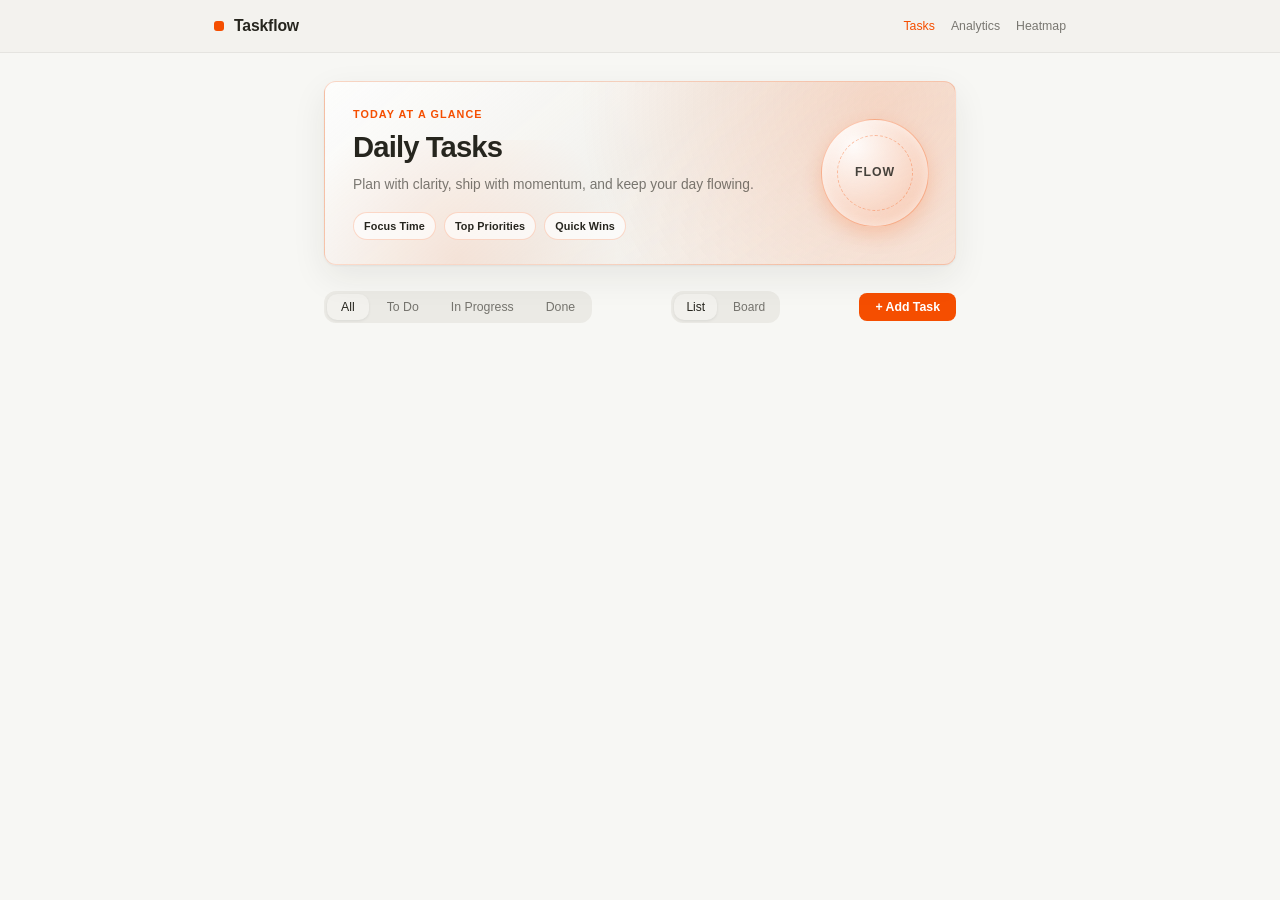
==== commit a29192d9: "Heatmap: restore KAN-146 activity heatmap flow Co-authored-by: Cursor <cursoragent@cursor.com>" ====
--- a/index.html
+++ b/index.html
@@ -24,7 +24,26 @@
 
   <main class="container">
     <section class="hero hero--tasks" aria-labelledby="heroTitle">
-      <h1 id="heroTitle">Daily Tasks</h1>
+      <div class="hero-card hero-card--tasks">
+        <div class="hero-main">
+          <p class="hero-eyebrow">Today at a glance</p>
+          <h1 id="heroTitle">Daily Tasks</h1>
+          <p class="hero-subtitle">
+            Plan with clarity, ship with momentum, and keep your day flowing.
+          </p>
+          <div class="hero-highlights" aria-label="Daily focus highlights">
+            <span class="hero-highlight">Focus Time</span>
+            <span class="hero-highlight">Top Priorities</span>
+            <span class="hero-highlight">Quick Wins</span>
+          </div>
+        </div>
+        <div class="hero-orb-wrap" aria-hidden="true">
+          <div class="hero-orb">
+            <span class="hero-orb-glow"></span>
+            <span class="hero-orb-label">Flow</span>
+          </div>
+        </div>
+      </div>
     </section>
 
     <div class="toolbar">
@@ -48,20 +67,17 @@
     </section>
 
     <section class="board-view hidden" id="boardView" aria-label="Kanban board">
-      <article class="board-focus-lane" data-board-column="focus" aria-label="Focus lane for must-do today tasks">
-        <header class="board-focus-header">
-          <div class="board-focus-heading">
-            <span class="board-focus-icon" aria-hidden="true">⚡</span>
-            <div>
-              <h2 class="board-focus-title">Focus Today</h2>
-              <p class="board-focus-subtitle">Must-do tasks pinned for today</p>
-            </div>
+      <section class="focus-lane" data-focus-lane aria-labelledby="focusLaneTitle">
+        <header class="focus-lane-header">
+          <div class="focus-lane-heading">
+            <span class="focus-lane-badge" aria-hidden="true">Must-do</span>
+            <h2 id="focusLaneTitle" class="focus-lane-title">Focus Today</h2>
+            <p class="focus-lane-subtitle">High-priority tasks that need your attention now</p>
           </div>
-          <span class="board-focus-count" data-column-count="focus">0</span>
+          <span class="focus-lane-count" data-focus-count aria-label="Focus task count">0</span>
         </header>
-        <div class="board-focus-body" data-column-body="focus"></div>
-      </article>
-
+        <div class="focus-lane-body" data-focus-body></div>
+      </section>
       <div class="board-status-columns">
       <article class="board-column" data-board-column="todo">
         <header class="board-column-header">
--- a/styles.css
+++ b/styles.css
@@ -134,6 +134,127 @@
   text-align: center;
 }
 
+/* Tasks page hero */
+.hero--tasks {
+  padding: 28px 0 26px;
+}
+
+.hero-card--tasks {
+  display: grid;
+  grid-template-columns: 1fr auto;
+  align-items: center;
+  gap: 24px;
+  padding: 24px 26px 24px 28px;
+  border-radius: var(--radius);
+  border: 1px solid rgba(245, 78, 0, 0.2);
+  background:
+    radial-gradient(circle at 88% 12%, rgba(245, 78, 0, 0.16), transparent 52%),
+    linear-gradient(140deg, rgba(255, 255, 255, 0.72) 0%, var(--card) 48%, rgba(245, 78, 0, 0.06) 100%);
+  box-shadow:
+    0 1px 2px rgba(38, 37, 30, 0.05),
+    0 12px 34px rgba(38, 37, 30, 0.08);
+  position: relative;
+  overflow: hidden;
+}
+
+.hero-card--tasks::after {
+  content: "";
+  position: absolute;
+  left: -12%;
+  bottom: -62%;
+  width: 66%;
+  height: 130%;
+  background: radial-gradient(circle at center, rgba(245, 78, 0, 0.1) 0%, transparent 68%);
+  pointer-events: none;
+}
+
+.hero--tasks .hero-main {
+  position: relative;
+  z-index: 1;
+}
+
+.hero--tasks .hero-eyebrow {
+  font-size: 0.72rem;
+  font-weight: 700;
+  letter-spacing: 0.1em;
+  text-transform: uppercase;
+  color: var(--accent);
+  margin-bottom: 8px;
+  text-align: left;
+}
+
+.hero--tasks h1 {
+  text-align: left;
+  font-size: clamp(1.55rem, 3.8vw, 1.95rem);
+  letter-spacing: -0.03em;
+}
+
+.hero--tasks .hero-subtitle {
+  margin-top: 10px;
+  color: var(--fg-secondary);
+  font-size: 0.92rem;
+  text-align: left;
+}
+
+.hero-highlights {
+  margin-top: 16px;
+  display: flex;
+  flex-wrap: wrap;
+  gap: 8px;
+}
+
+.hero-highlight {
+  display: inline-flex;
+  align-items: center;
+  padding: 5px 10px;
+  border-radius: 999px;
+  border: 1px solid rgba(245, 78, 0, 0.2);
+  background: rgba(255, 255, 255, 0.66);
+  color: var(--fg);
+  font-size: 0.72rem;
+  font-weight: 600;
+  letter-spacing: 0.01em;
+}
+
+.hero-orb-wrap {
+  width: 108px;
+  height: 108px;
+  display: grid;
+  place-items: center;
+  position: relative;
+  z-index: 1;
+  flex-shrink: 0;
+}
+
+.hero-orb {
+  width: 100%;
+  height: 100%;
+  border-radius: 50%;
+  display: grid;
+  place-items: center;
+  border: 1px solid rgba(245, 78, 0, 0.26);
+  background: radial-gradient(circle at 30% 24%, rgba(255, 255, 255, 0.9) 0%, rgba(245, 78, 0, 0.2) 100%);
+  box-shadow:
+    inset 0 0 14px rgba(255, 255, 255, 0.65),
+    0 8px 20px rgba(245, 78, 0, 0.2);
+  position: relative;
+}
+
+.hero-orb-glow {
+  position: absolute;
+  inset: 14%;
+  border-radius: 50%;
+  border: 1px dashed rgba(245, 78, 0, 0.34);
+}
+
+.hero-orb-label {
+  font-size: 0.82rem;
+  text-transform: uppercase;
+  letter-spacing: 0.08em;
+  font-weight: 700;
+  color: rgba(38, 37, 30, 0.85);
+}
+
 /* Tasks page hero — richer treatment */
 .hero--home {
   padding: 36px 0 28px;
@@ -506,146 +627,135 @@
   gap: 14px;
 }
 
+/* ---- Focus lane ---- */
+
+.focus-lane {
+  position: relative;
+  overflow: hidden;
+  background: linear-gradient(135deg, rgba(245, 78, 0, 0.08) 0%, var(--card) 42%, var(--card) 100%);
+  border: 1px solid rgba(245, 78, 0, 0.28);
+  border-radius: var(--radius);
+  box-shadow:
+    0 0 0 1px rgba(245, 78, 0, 0.06) inset,
+    0 8px 24px rgba(245, 78, 0, 0.1);
+}
+
+.focus-lane::before {
+  content: "";
+  position: absolute;
+  top: 0;
+  left: 0;
+  right: 0;
+  height: 3px;
+  background: linear-gradient(90deg, var(--accent), rgba(245, 78, 0, 0.35));
+}
+
+.focus-lane-header {
+  display: flex;
+  align-items: flex-start;
+  justify-content: space-between;
+  gap: 12px;
+  padding: 14px 16px 10px;
+  border-bottom: 1px solid rgba(245, 78, 0, 0.14);
+}
+
+.focus-lane-heading {
+  display: flex;
+  flex-direction: column;
+  gap: 4px;
+  min-width: 0;
+}
+
+.focus-lane-badge {
+  align-self: flex-start;
+  font-size: 0.62rem;
+  font-weight: 700;
+  text-transform: uppercase;
+  letter-spacing: 0.08em;
+  color: var(--accent);
+  background: var(--accent-subtle);
+  padding: 3px 8px;
+  border-radius: 999px;
+}
+
+.focus-lane-title {
+  font-size: 1rem;
+  font-weight: 700;
+  letter-spacing: -0.01em;
+  color: var(--fg);
+}
+
+.focus-lane-subtitle {
+  font-size: 0.78rem;
+  color: var(--fg-secondary);
+  line-height: 1.35;
+}
+
+.focus-lane-count {
+  flex-shrink: 0;
+  min-width: 28px;
+  height: 28px;
+  display: inline-flex;
+  align-items: center;
+  justify-content: center;
+  font-size: 0.82rem;
+  font-weight: 700;
+  color: var(--accent);
+  background: rgba(245, 78, 0, 0.14);
+  border-radius: 999px;
+  padding: 0 8px;
+}
+
+.focus-lane-body {
+  display: flex;
+  gap: 10px;
+  padding: 12px 16px 16px;
+  overflow-x: auto;
+  scroll-snap-type: x proximity;
+  -webkit-overflow-scrolling: touch;
+}
+
+.focus-lane-body .board-task-card {
+  flex: 0 0 min(280px, 88vw);
+  scroll-snap-align: start;
+}
+
+.focus-lane[data-empty="true"] .focus-lane-body {
+  display: block;
+  overflow-x: visible;
+}
+
+.focus-lane-placeholder {
+  font-size: 0.82rem;
+  color: var(--fg-secondary);
+  padding: 8px 4px 4px;
+  line-height: 1.45;
+}
+
+.board-task-card--focus {
+  border-color: rgba(245, 78, 0, 0.35);
+  background: var(--bg);
+  box-shadow: 0 2px 10px rgba(245, 78, 0, 0.12);
+}
+
+.board-task-card--focus:hover {
+  border-color: var(--accent);
+  box-shadow: 0 4px 14px rgba(245, 78, 0, 0.18);
+}
+
+.board-task-card--focus .board-task-priority {
+  animation: focusPulse 2.4s ease-in-out infinite;
+}
+
+@keyframes focusPulse {
+  0%, 100% { opacity: 1; }
+  50% { opacity: 0.72; }
+}
+
 .board-status-columns {
   display: grid;
   grid-template-columns: repeat(3, minmax(0, 1fr));
   gap: 10px;
-}
-
-/* ---- Focus swim lane ---- */
-
-.board-focus-lane {
-  position: relative;
-  overflow: hidden;
-  background: linear-gradient(135deg, rgba(245, 78, 0, 0.14) 0%, var(--card) 42%, var(--card) 100%);
-  border: 2px solid rgba(245, 78, 0, 0.45);
-  border-radius: var(--radius);
-  box-shadow:
-    0 0 0 1px rgba(245, 78, 0, 0.08),
-    0 8px 28px rgba(245, 78, 0, 0.12);
-  animation: focusLanePulse 4s ease-in-out infinite;
-}
-
-.board-focus-lane::before {
-  content: "";
-  position: absolute;
-  inset: 0;
-  background: linear-gradient(
-    105deg,
-    transparent 0%,
-    rgba(245, 78, 0, 0.06) 45%,
-    transparent 70%
-  );
-  pointer-events: none;
-}
-
-@keyframes focusLanePulse {
-  0%,
-  100% {
-    box-shadow:
-      0 0 0 1px rgba(245, 78, 0, 0.08),
-      0 8px 28px rgba(245, 78, 0, 0.12);
-  }
-  50% {
-    box-shadow:
-      0 0 0 1px rgba(245, 78, 0, 0.16),
-      0 10px 36px rgba(245, 78, 0, 0.2);
-  }
-}
-
-.board-focus-header {
-  position: relative;
-  z-index: 1;
-  display: flex;
-  align-items: center;
-  justify-content: space-between;
-  gap: 12px;
-  padding: 14px 16px 10px;
-  border-bottom: 1px solid rgba(245, 78, 0, 0.2);
-}
-
-.board-focus-heading {
-  display: flex;
-  align-items: center;
-  gap: 12px;
-}
-
-.board-focus-icon {
-  display: flex;
-  align-items: center;
-  justify-content: center;
-  width: 36px;
-  height: 36px;
-  border-radius: 10px;
-  background: rgba(245, 78, 0, 0.18);
-  font-size: 1.1rem;
-  line-height: 1;
-  box-shadow: inset 0 0 0 1px rgba(245, 78, 0, 0.25);
-}
-
-.board-focus-title {
-  font-size: 0.95rem;
-  font-weight: 700;
-  letter-spacing: -0.02em;
-  color: var(--fg);
-  text-transform: none;
-}
-
-.board-focus-subtitle {
-  margin-top: 2px;
-  font-size: 0.76rem;
-  color: var(--fg-secondary);
-}
-
-.board-focus-count {
-  font-size: 0.82rem;
-  font-weight: 700;
-  padding: 4px 12px;
-  border-radius: 999px;
-  background: var(--accent);
-  color: #fff;
-  box-shadow: 0 2px 10px rgba(245, 78, 0, 0.35);
-}
-
-.board-focus-body {
-  position: relative;
-  z-index: 1;
-  display: flex;
-  flex-wrap: wrap;
-  gap: 10px;
-  padding: 12px 16px 16px;
-  min-height: 88px;
-}
-
-.board-focus-placeholder {
-  width: 100%;
-  margin: 0;
-  padding: 18px 16px;
-  text-align: center;
-  font-size: 0.84rem;
-  font-weight: 500;
-  color: rgba(245, 78, 0, 0.75);
-  border: 1px dashed rgba(245, 78, 0, 0.35);
-  border-radius: var(--radius-sm);
-  background: rgba(255, 255, 255, 0.35);
-}
-
-.board-task-card--in-focus-lane {
-  flex: 1 1 220px;
-  max-width: 320px;
-  border-color: rgba(245, 78, 0, 0.35);
-  background: var(--bg);
-  box-shadow: 0 4px 14px rgba(245, 78, 0, 0.1);
-}
-
-.board-task-card--in-focus-lane:hover {
-  border-color: var(--accent);
-  box-shadow: 0 6px 18px rgba(245, 78, 0, 0.18);
-  transform: translateY(-1px);
-}
-
-.board-task-card--focus {
-  border-color: rgba(245, 78, 0, 0.28);
 }
 
 .board-task-footer {
@@ -692,54 +802,6 @@
   align-items: center;
   gap: 8px;
   flex-shrink: 0;
-}
-
-.task-card--focus {
-  border-color: rgba(245, 78, 0, 0.35);
-  box-shadow: inset 3px 0 0 var(--accent);
-}
-
-.focus-pin-btn {
-  display: inline-flex;
-  align-items: center;
-  justify-content: center;
-  width: 28px;
-  height: 28px;
-  padding: 0;
-  border: 1px solid var(--divider);
-  border-radius: 8px;
-  background: var(--bg);
-  color: var(--fg-secondary);
-  cursor: pointer;
-  transition: all 0.15s ease;
-  flex-shrink: 0;
-}
-
-.focus-pin-btn:hover {
-  border-color: rgba(245, 78, 0, 0.45);
-  color: var(--accent);
-  background: var(--accent-subtle);
-}
-
-.focus-pin-btn:focus-visible {
-  outline: none;
-  box-shadow: 0 0 0 2px var(--bg), 0 0 0 4px var(--accent);
-}
-
-.focus-pin-btn--active {
-  border-color: rgba(245, 78, 0, 0.5);
-  background: rgba(245, 78, 0, 0.12);
-  color: var(--accent);
-}
-
-.focus-pin-btn--lane {
-  width: 26px;
-  height: 26px;
-}
-
-.focus-pin-icon {
-  font-size: 0.95rem;
-  line-height: 1;
 }
 
 .board-column {
@@ -888,6 +950,29 @@
     font-size: 1.4rem;
   }
 
+  .hero-card--tasks {
+    grid-template-columns: 1fr;
+    justify-items: center;
+    text-align: center;
+    padding: 22px 18px;
+    gap: 18px;
+  }
+
+  .hero--tasks .hero-eyebrow,
+  .hero--tasks h1,
+  .hero--tasks .hero-subtitle {
+    text-align: center;
+  }
+
+  .hero-highlights {
+    justify-content: center;
+  }
+
+  .hero-orb-wrap {
+    width: 92px;
+    height: 92px;
+  }
+
   .hero--home .hero-card {
     grid-template-columns: 1fr;
     justify-items: center;
@@ -935,12 +1020,17 @@
     grid-template-columns: 1fr;
   }
 
-  .board-focus-body {
+  .focus-lane-header {
     flex-direction: column;
-  }
-
-  .board-task-card--in-focus-lane {
-    max-width: none;
+    align-items: stretch;
+  }
+
+  .focus-lane-count {
+    align-self: flex-start;
+  }
+
+  .focus-lane-body .board-task-card {
+    flex-basis: min(260px, 92vw);
   }
 
 }
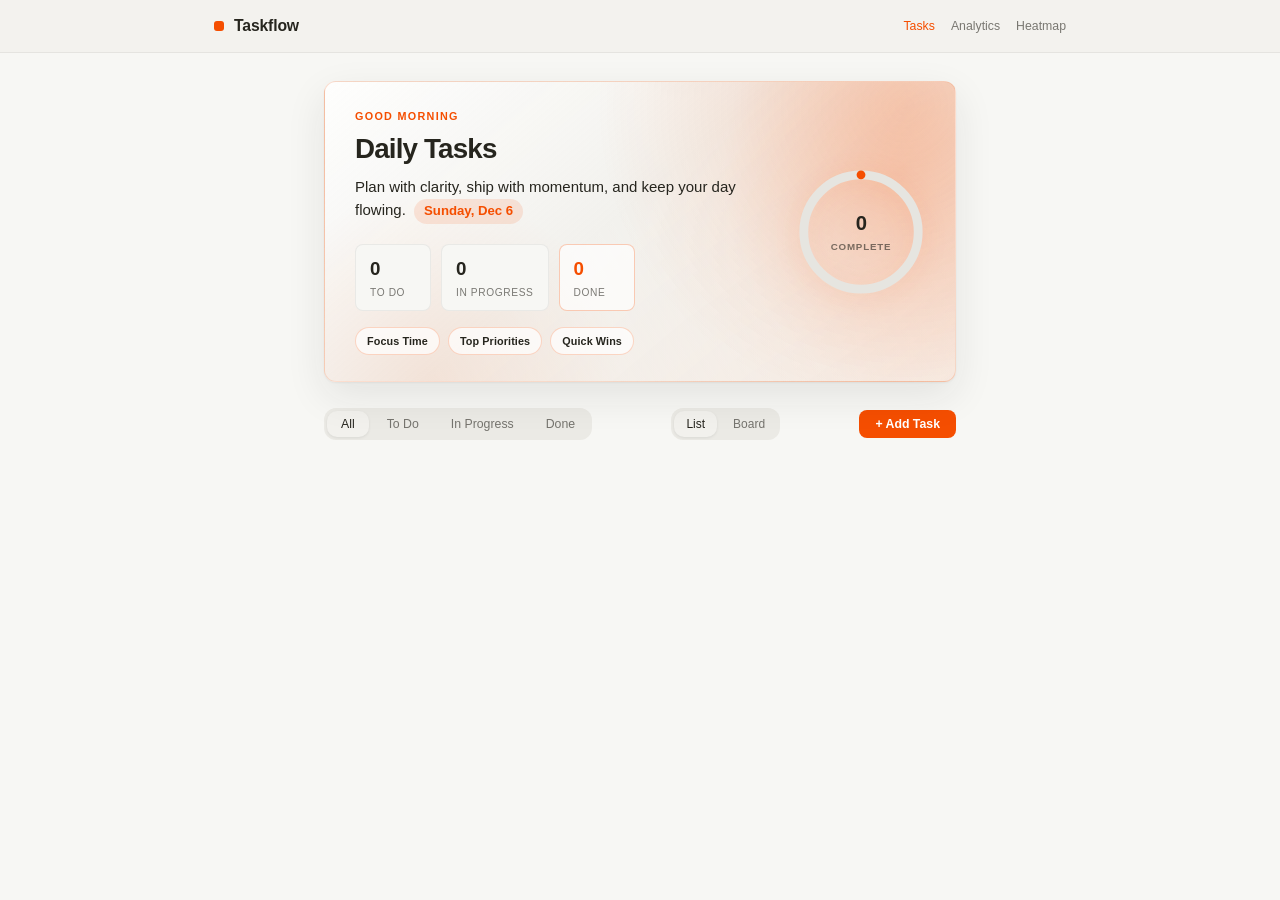
==== commit 090eb2be: "Heatmap: integrate KAN-146 activity page with task API updates Restore heatmap endpoint and Figma-al" ====
--- a/index.html
+++ b/index.html
@@ -23,24 +23,53 @@
   </header>
 
   <main class="container">
-    <section class="hero hero--tasks" aria-labelledby="heroTitle">
-      <div class="hero-card hero-card--tasks">
+    <section class="hero hero--home" aria-labelledby="heroTitle">
+      <div class="hero-card">
         <div class="hero-main">
-          <p class="hero-eyebrow">Today at a glance</p>
+          <p class="hero-eyebrow" id="heroGreeting"></p>
           <h1 id="heroTitle">Daily Tasks</h1>
           <p class="hero-subtitle">
             Plan with clarity, ship with momentum, and keep your day flowing.
+            <time class="hero-date" id="dateLabel"></time>
           </p>
+          <div class="hero-stats" aria-label="Task summary">
+            <div class="hero-stat">
+              <span class="hero-stat-value" id="heroStatTodo">0</span>
+              <span class="hero-stat-label">To Do</span>
+            </div>
+            <div class="hero-stat">
+              <span class="hero-stat-value" id="heroStatProgress">0</span>
+              <span class="hero-stat-label">In Progress</span>
+            </div>
+            <div class="hero-stat hero-stat--accent">
+              <span class="hero-stat-value" id="heroStatDone">0</span>
+              <span class="hero-stat-label">Done</span>
+            </div>
+          </div>
           <div class="hero-highlights" aria-label="Daily focus highlights">
             <span class="hero-highlight">Focus Time</span>
             <span class="hero-highlight">Top Priorities</span>
             <span class="hero-highlight">Quick Wins</span>
           </div>
         </div>
-        <div class="hero-orb-wrap" aria-hidden="true">
-          <div class="hero-orb">
-            <span class="hero-orb-glow"></span>
-            <span class="hero-orb-label">Flow</span>
+        <div class="hero-ring-wrap" role="img" aria-label="Completion progress">
+          <svg class="hero-ring" viewBox="0 0 120 120" aria-hidden="true">
+            <circle class="hero-ring-track" cx="60" cy="60" r="52" fill="none" stroke-width="8"></circle>
+            <circle
+              class="hero-ring-fill"
+              id="heroRingArc"
+              cx="60"
+              cy="60"
+              r="52"
+              fill="none"
+              stroke-width="8"
+              stroke-linecap="round"
+              transform="rotate(-90 60 60)"
+            ></circle>
+          </svg>
+          <div class="hero-ring-center">
+            <span class="hero-ring-pct" id="heroPct">0</span>
+            <span class="hero-ring-caption">Complete</span>
           </div>
         </div>
       </div>
@@ -67,17 +96,20 @@
     </section>
 
     <section class="board-view hidden" id="boardView" aria-label="Kanban board">
-      <section class="focus-lane" data-focus-lane aria-labelledby="focusLaneTitle">
-        <header class="focus-lane-header">
-          <div class="focus-lane-heading">
-            <span class="focus-lane-badge" aria-hidden="true">Must-do</span>
-            <h2 id="focusLaneTitle" class="focus-lane-title">Focus Today</h2>
-            <p class="focus-lane-subtitle">High-priority tasks that need your attention now</p>
+      <article class="priority-lane" data-board-lane="priority" aria-label="Priority lane for due today tasks">
+        <header class="priority-lane-header">
+          <div class="priority-lane-heading">
+            <p class="priority-lane-eyebrow">Focus Zone</p>
+            <h2 class="priority-lane-title">Priority Lane</h2>
+            <p class="priority-lane-subtitle">Due Today · High Priority</p>
           </div>
-          <span class="focus-lane-count" data-focus-count aria-label="Focus task count">0</span>
+          <span class="priority-lane-count" data-lane-count="priority">0</span>
         </header>
-        <div class="focus-lane-body" data-focus-body></div>
-      </section>
+        <div class="priority-lane-body" data-lane-body="priority">
+          <p class="priority-lane-placeholder">Drag high-priority tasks due today here</p>
+        </div>
+      </article>
+
       <div class="board-status-columns">
       <article class="board-column" data-board-column="todo">
         <header class="board-column-header">
@@ -135,6 +167,12 @@
           <option value="high">High</option>
           <option value="low">Low</option>
         </select>
+        <label class="form-label" for="taskDueDateInput">Due date</label>
+        <input
+          id="taskDueDateInput"
+          class="form-input"
+          type="date"
+        >
         <button type="submit" class="form-submit">Add Task</button>
       </form>
     </div>
--- a/styles.css
+++ b/styles.css
@@ -112,6 +112,10 @@
   padding: 0 24px 80px;
 }
 
+.container:has(.board-view:not(.hidden)) {
+  max-width: 960px;
+}
+
 /* ---- Hero ---- */
 
 .hero {
@@ -134,164 +138,72 @@
   text-align: center;
 }
 
-/* Tasks page hero */
-.hero--tasks {
+/* Home page hero — richer treatment */
+.hero--home {
   padding: 28px 0 26px;
-}
-
-.hero-card--tasks {
-  display: grid;
-  grid-template-columns: 1fr auto;
-  align-items: center;
-  gap: 24px;
-  padding: 24px 26px 24px 28px;
-  border-radius: var(--radius);
-  border: 1px solid rgba(245, 78, 0, 0.2);
-  background:
-    radial-gradient(circle at 88% 12%, rgba(245, 78, 0, 0.16), transparent 52%),
-    linear-gradient(140deg, rgba(255, 255, 255, 0.72) 0%, var(--card) 48%, rgba(245, 78, 0, 0.06) 100%);
-  box-shadow:
-    0 1px 2px rgba(38, 37, 30, 0.05),
-    0 12px 34px rgba(38, 37, 30, 0.08);
-  position: relative;
-  overflow: hidden;
-}
-
-.hero-card--tasks::after {
-  content: "";
-  position: absolute;
-  left: -12%;
-  bottom: -62%;
-  width: 66%;
-  height: 130%;
-  background: radial-gradient(circle at center, rgba(245, 78, 0, 0.1) 0%, transparent 68%);
-  pointer-events: none;
-}
-
-.hero--tasks .hero-main {
-  position: relative;
-  z-index: 1;
-}
-
-.hero--tasks .hero-eyebrow {
-  font-size: 0.72rem;
-  font-weight: 700;
-  letter-spacing: 0.1em;
-  text-transform: uppercase;
-  color: var(--accent);
-  margin-bottom: 8px;
-  text-align: left;
-}
-
-.hero--tasks h1 {
-  text-align: left;
-  font-size: clamp(1.55rem, 3.8vw, 1.95rem);
-  letter-spacing: -0.03em;
-}
-
-.hero--tasks .hero-subtitle {
-  margin-top: 10px;
-  color: var(--fg-secondary);
-  font-size: 0.92rem;
-  text-align: left;
-}
-
-.hero-highlights {
-  margin-top: 16px;
-  display: flex;
-  flex-wrap: wrap;
-  gap: 8px;
-}
-
-.hero-highlight {
-  display: inline-flex;
-  align-items: center;
-  padding: 5px 10px;
-  border-radius: 999px;
-  border: 1px solid rgba(245, 78, 0, 0.2);
-  background: rgba(255, 255, 255, 0.66);
-  color: var(--fg);
-  font-size: 0.72rem;
-  font-weight: 600;
-  letter-spacing: 0.01em;
-}
-
-.hero-orb-wrap {
-  width: 108px;
-  height: 108px;
-  display: grid;
-  place-items: center;
-  position: relative;
-  z-index: 1;
-  flex-shrink: 0;
-}
-
-.hero-orb {
-  width: 100%;
-  height: 100%;
-  border-radius: 50%;
-  display: grid;
-  place-items: center;
-  border: 1px solid rgba(245, 78, 0, 0.26);
-  background: radial-gradient(circle at 30% 24%, rgba(255, 255, 255, 0.9) 0%, rgba(245, 78, 0, 0.2) 100%);
-  box-shadow:
-    inset 0 0 14px rgba(255, 255, 255, 0.65),
-    0 8px 20px rgba(245, 78, 0, 0.2);
-  position: relative;
-}
-
-.hero-orb-glow {
-  position: absolute;
-  inset: 14%;
-  border-radius: 50%;
-  border: 1px dashed rgba(245, 78, 0, 0.34);
-}
-
-.hero-orb-label {
-  font-size: 0.82rem;
-  text-transform: uppercase;
-  letter-spacing: 0.08em;
-  font-weight: 700;
-  color: rgba(38, 37, 30, 0.85);
-}
-
-/* Tasks page hero — richer treatment */
-.hero--home {
-  padding: 36px 0 28px;
 }
 
 .hero--home .hero-card {
   display: grid;
   grid-template-columns: 1fr auto;
   align-items: center;
-  gap: 28px 32px;
-  padding: 28px 28px 28px 32px;
-  background: linear-gradient(
-    145deg,
-    var(--card) 0%,
-    rgba(242, 241, 237, 0.92) 45%,
-    rgba(245, 78, 0, 0.06) 100%
-  );
-  border: 1px solid var(--card-border);
+  gap: 24px 28px;
+  padding: 26px 28px 26px 30px;
   border-radius: var(--radius);
+  border: 1px solid rgba(245, 78, 0, 0.18);
+  background:
+    radial-gradient(circle at 92% 8%, rgba(245, 78, 0, 0.18), transparent 48%),
+    linear-gradient(
+      140deg,
+      rgba(255, 255, 255, 0.78) 0%,
+      var(--card) 46%,
+      rgba(245, 78, 0, 0.07) 100%
+    );
   box-shadow:
-    0 1px 2px rgba(38, 37, 30, 0.04),
-    0 12px 40px rgba(38, 37, 30, 0.06);
+    0 1px 2px rgba(38, 37, 30, 0.05),
+    0 14px 40px rgba(38, 37, 30, 0.09);
   position: relative;
   overflow: hidden;
+  animation: hero-enter 0.65s cubic-bezier(0.22, 1, 0.36, 1) both;
+}
+
+@keyframes hero-enter {
+  from {
+    opacity: 0;
+    transform: translateY(12px);
+  }
+  to {
+    opacity: 1;
+    transform: translateY(0);
+  }
 }
 
 .hero--home .hero-card::before {
   content: "";
   position: absolute;
-  top: -40%;
-  right: -25%;
-  width: 55%;
-  height: 140%;
+  top: -45%;
+  right: -20%;
+  width: 58%;
+  height: 150%;
   background: radial-gradient(
     ellipse at center,
-    rgba(245, 78, 0, 0.14) 0%,
-    transparent 65%
+    rgba(245, 78, 0, 0.16) 0%,
+    transparent 68%
+  );
+  pointer-events: none;
+}
+
+.hero--home .hero-card::after {
+  content: "";
+  position: absolute;
+  left: -14%;
+  bottom: -65%;
+  width: 62%;
+  height: 130%;
+  background: radial-gradient(
+    circle at center,
+    rgba(245, 78, 0, 0.09) 0%,
+    transparent 70%
   );
   pointer-events: none;
 }
@@ -385,6 +297,18 @@
   width: 132px;
   height: 132px;
   flex-shrink: 0;
+  animation: hero-ring-enter 0.8s cubic-bezier(0.22, 1, 0.36, 1) 0.15s both;
+}
+
+@keyframes hero-ring-enter {
+  from {
+    opacity: 0;
+    transform: scale(0.88);
+  }
+  to {
+    opacity: 1;
+    transform: scale(1);
+  }
 }
 
 .hero-ring {
@@ -428,6 +352,36 @@
   letter-spacing: 0.08em;
   color: var(--fg-secondary);
   margin-top: 2px;
+}
+
+.hero-highlights {
+  display: flex;
+  flex-wrap: wrap;
+  gap: 8px;
+  margin-top: 16px;
+}
+
+.hero-highlight {
+  display: inline-flex;
+  align-items: center;
+  padding: 5px 11px;
+  border-radius: 999px;
+  border: 1px solid rgba(245, 78, 0, 0.22);
+  background: rgba(255, 255, 255, 0.7);
+  color: var(--fg);
+  font-size: 0.72rem;
+  font-weight: 600;
+  letter-spacing: 0.01em;
+  transition:
+    border-color 0.2s ease,
+    background 0.2s ease,
+    transform 0.2s ease;
+}
+
+.hero-highlight:hover {
+  border-color: rgba(245, 78, 0, 0.4);
+  background: rgba(255, 255, 255, 0.92);
+  transform: translateY(-1px);
 }
 
 /* ---- Toolbar ---- */
@@ -622,186 +576,135 @@
 /* ---- Board ---- */
 
 .board-view {
-  display: flex;
-  flex-direction: column;
-  gap: 14px;
-}
-
-/* ---- Focus lane ---- */
-
-.focus-lane {
+  display: block;
+}
+
+.priority-lane {
+  margin-bottom: 14px;
+  border-radius: var(--radius);
+  border: 1px solid rgba(245, 78, 0, 0.22);
+  background:
+    radial-gradient(circle at 96% 6%, rgba(245, 78, 0, 0.2), transparent 42%),
+    linear-gradient(
+      135deg,
+      rgba(255, 255, 255, 0.82) 0%,
+      var(--card) 52%,
+      rgba(245, 78, 0, 0.08) 100%
+    );
+  box-shadow:
+    0 1px 2px rgba(38, 37, 30, 0.05),
+    0 12px 32px rgba(38, 37, 30, 0.08);
   position: relative;
   overflow: hidden;
-  background: linear-gradient(135deg, rgba(245, 78, 0, 0.08) 0%, var(--card) 42%, var(--card) 100%);
-  border: 1px solid rgba(245, 78, 0, 0.28);
-  border-radius: var(--radius);
-  box-shadow:
-    0 0 0 1px rgba(245, 78, 0, 0.06) inset,
-    0 8px 24px rgba(245, 78, 0, 0.1);
-}
-
-.focus-lane::before {
+  animation: hero-enter 0.55s cubic-bezier(0.22, 1, 0.36, 1) both;
+  transition: border-color 0.2s ease, box-shadow 0.2s ease;
+}
+
+.priority-lane::before {
   content: "";
   position: absolute;
-  top: 0;
-  left: 0;
-  right: 0;
-  height: 3px;
-  background: linear-gradient(90deg, var(--accent), rgba(245, 78, 0, 0.35));
-}
-
-.focus-lane-header {
+  top: -50%;
+  right: -18%;
+  width: 52%;
+  height: 150%;
+  background: radial-gradient(
+    ellipse at center,
+    rgba(245, 78, 0, 0.14) 0%,
+    transparent 68%
+  );
+  pointer-events: none;
+}
+
+.priority-lane.drag-target {
+  border-color: var(--accent);
+}
+
+.priority-lane.drag-over {
+  border-color: var(--accent);
+  border-width: 2px;
+  box-shadow:
+    0 0 0 3px rgba(245, 78, 0, 0.12),
+    0 14px 36px rgba(245, 78, 0, 0.16);
+}
+
+.priority-lane-header {
   display: flex;
   align-items: flex-start;
   justify-content: space-between;
   gap: 12px;
-  padding: 14px 16px 10px;
+  padding: 16px 16px 12px;
   border-bottom: 1px solid rgba(245, 78, 0, 0.14);
-}
-
-.focus-lane-heading {
-  display: flex;
-  flex-direction: column;
-  gap: 4px;
-  min-width: 0;
-}
-
-.focus-lane-badge {
-  align-self: flex-start;
-  font-size: 0.62rem;
+  position: relative;
+  z-index: 1;
+}
+
+.priority-lane-eyebrow {
+  font-size: 0.68rem;
+  font-weight: 600;
+  letter-spacing: 0.12em;
+  text-transform: uppercase;
+  color: var(--accent);
+  margin-bottom: 4px;
+}
+
+.priority-lane-title {
+  font-size: 1.05rem;
   font-weight: 700;
-  text-transform: uppercase;
-  letter-spacing: 0.08em;
-  color: var(--accent);
-  background: var(--accent-subtle);
-  padding: 3px 8px;
-  border-radius: 999px;
-}
-
-.focus-lane-title {
-  font-size: 1rem;
-  font-weight: 700;
-  letter-spacing: -0.01em;
-  color: var(--fg);
-}
-
-.focus-lane-subtitle {
+  letter-spacing: -0.02em;
+  color: var(--fg);
+}
+
+.priority-lane-subtitle {
+  margin-top: 4px;
   font-size: 0.78rem;
   color: var(--fg-secondary);
-  line-height: 1.35;
-}
-
-.focus-lane-count {
-  flex-shrink: 0;
-  min-width: 28px;
-  height: 28px;
-  display: inline-flex;
-  align-items: center;
-  justify-content: center;
+}
+
+.priority-lane-count {
   font-size: 0.82rem;
   font-weight: 700;
+  padding: 4px 10px;
+  border-radius: 999px;
+  background: rgba(255, 255, 255, 0.75);
+  border: 1px solid rgba(245, 78, 0, 0.28);
   color: var(--accent);
-  background: rgba(245, 78, 0, 0.14);
-  border-radius: 999px;
-  padding: 0 8px;
-}
-
-.focus-lane-body {
-  display: flex;
-  gap: 10px;
-  padding: 12px 16px 16px;
-  overflow-x: auto;
-  scroll-snap-type: x proximity;
-  -webkit-overflow-scrolling: touch;
-}
-
-.focus-lane-body .board-task-card {
-  flex: 0 0 min(280px, 88vw);
-  scroll-snap-align: start;
-}
-
-.focus-lane[data-empty="true"] .focus-lane-body {
-  display: block;
-  overflow-x: visible;
-}
-
-.focus-lane-placeholder {
-  font-size: 0.82rem;
-  color: var(--fg-secondary);
-  padding: 8px 4px 4px;
-  line-height: 1.45;
-}
-
-.board-task-card--focus {
+  font-variant-numeric: tabular-nums;
+  flex-shrink: 0;
+}
+
+.priority-lane-body {
+  display: flex;
+  flex-wrap: wrap;
+  gap: 8px;
+  padding: 12px 14px 14px;
+  min-height: 88px;
+  position: relative;
+  z-index: 1;
+}
+
+.priority-lane-placeholder {
+  width: 100%;
+  font-size: 0.8rem;
+  color: var(--fg-secondary);
+  font-style: italic;
+}
+
+.priority-lane-body .board-task-card {
+  flex: 1 1 220px;
+  max-width: 100%;
+  border-color: rgba(245, 78, 0, 0.18);
+  background: rgba(255, 255, 255, 0.72);
+}
+
+.priority-lane-body .board-task-card:hover {
   border-color: rgba(245, 78, 0, 0.35);
-  background: var(--bg);
-  box-shadow: 0 2px 10px rgba(245, 78, 0, 0.12);
-}
-
-.board-task-card--focus:hover {
-  border-color: var(--accent);
-  box-shadow: 0 4px 14px rgba(245, 78, 0, 0.18);
-}
-
-.board-task-card--focus .board-task-priority {
-  animation: focusPulse 2.4s ease-in-out infinite;
-}
-
-@keyframes focusPulse {
-  0%, 100% { opacity: 1; }
-  50% { opacity: 0.72; }
+  box-shadow: 0 4px 14px rgba(245, 78, 0, 0.12);
 }
 
 .board-status-columns {
   display: grid;
   grid-template-columns: repeat(3, minmax(0, 1fr));
   gap: 10px;
-}
-
-.board-task-footer {
-  display: flex;
-  align-items: center;
-  justify-content: space-between;
-  gap: 8px;
-}
-
-.board-task-status-badge {
-  font-size: 0.62rem;
-  font-weight: 700;
-  text-transform: uppercase;
-  letter-spacing: 0.05em;
-  padding: 2px 7px;
-  border-radius: 999px;
-  flex-shrink: 0;
-}
-
-.board-task-status-badge.status-todo {
-  color: var(--fg-secondary);
-  background: rgba(38, 37, 30, 0.08);
-}
-
-.board-task-status-badge.status-in-progress {
-  color: var(--accent);
-  background: var(--accent-subtle);
-}
-
-.board-task-status-badge.status-done {
-  color: var(--fg-secondary);
-  background: rgba(38, 37, 30, 0.06);
-}
-
-.board-task-actions {
-  display: flex;
-  align-items: center;
-  gap: 6px;
-  flex-shrink: 0;
-}
-
-.task-actions {
-  display: flex;
-  align-items: center;
-  gap: 8px;
-  flex-shrink: 0;
 }
 
 .board-column {
@@ -950,29 +853,6 @@
     font-size: 1.4rem;
   }
 
-  .hero-card--tasks {
-    grid-template-columns: 1fr;
-    justify-items: center;
-    text-align: center;
-    padding: 22px 18px;
-    gap: 18px;
-  }
-
-  .hero--tasks .hero-eyebrow,
-  .hero--tasks h1,
-  .hero--tasks .hero-subtitle {
-    text-align: center;
-  }
-
-  .hero-highlights {
-    justify-content: center;
-  }
-
-  .hero-orb-wrap {
-    width: 92px;
-    height: 92px;
-  }
-
   .hero--home .hero-card {
     grid-template-columns: 1fr;
     justify-items: center;
@@ -991,6 +871,10 @@
     text-align: center;
   }
 
+  .hero-highlights {
+    justify-content: center;
+  }
+
   .hero-stats {
     justify-content: center;
   }
@@ -1012,25 +896,8 @@
     flex-wrap: wrap;
   }
 
-  .board-view {
-    gap: 12px;
-  }
-
   .board-status-columns {
     grid-template-columns: 1fr;
-  }
-
-  .focus-lane-header {
-    flex-direction: column;
-    align-items: stretch;
-  }
-
-  .focus-lane-count {
-    align-self: flex-start;
-  }
-
-  .focus-lane-body .board-task-card {
-    flex-basis: min(260px, 92vw);
   }
 
 }
@@ -1416,70 +1283,90 @@
 
 /* ---- Activity Heatmap ---- */
 
+body.heatmap-page {
+  font-family: "Inter", -apple-system, BlinkMacSystemFont, "Segoe UI", Roboto,
+    "Helvetica Neue", Arial, sans-serif;
+}
+
 .heatmap-container {
-  max-width: 1060px;
+  max-width: 1080px;
   margin: 0 auto;
-  padding: 32px 24px 80px;
+  padding: 32px 50px 80px;
+}
+
+.heatmap-heading {
+  display: flex;
+  flex-direction: column;
+  gap: 24px;
 }
 
 .heatmap-heading h1 {
-  font-size: 2rem;
-  font-weight: 700;
-  letter-spacing: -0.03em;
-  line-height: 1.15;
+  font-size: 20px;
+  font-weight: 500;
+  letter-spacing: -0.4492px;
+  line-height: 30px;
+  color: #0a0a0a;
 }
 
 .heatmap-summary {
-  margin-top: 24px;
-  display: flex;
-  align-items: stretch;
+  display: flex;
+  align-items: flex-start;
   gap: 32px;
   flex-wrap: wrap;
 }
 
 .heatmap-stat {
-  min-width: 140px;
+  min-width: 94px;
 }
 
 .heatmap-stat-label {
-  font-size: 0.92rem;
-  color: var(--fg-secondary);
+  font-size: 14px;
+  color: #717182;
+  line-height: 20px;
+  letter-spacing: -0.1504px;
+  margin-bottom: 4px;
 }
 
 .heatmap-stat-value {
-  margin-top: 2px;
-  font-size: 2rem;
-  font-weight: 600;
-  letter-spacing: -0.02em;
-  line-height: 1.1;
+  display: flex;
+  align-items: baseline;
+  gap: 4px;
+  font-size: 30px;
+  font-weight: 500;
+  letter-spacing: 0.3955px;
+  line-height: 36px;
+  color: #0a0a0a;
 }
 
 .heatmap-stat-unit {
-  font-size: 1.75rem;
+  font-size: 20px;
   font-weight: 500;
+  letter-spacing: -0.4492px;
+  line-height: 28px;
 }
 
 .heatmap-card {
-  margin-top: 24px;
+  margin-top: 32px;
   background: #fff;
-  border: 1px solid var(--card-border);
-  border-radius: var(--radius);
-  padding: 24px;
+  border: 1px solid rgba(0, 0, 0, 0.1);
+  border-radius: 10px;
+  padding: 25px;
 }
 
 .heatmap-grid-layout {
   display: grid;
-  grid-template-columns: 36px 1fr;
-  gap: 12px;
+  grid-template-columns: 33px 1fr;
+  gap: 8px;
 }
 
 .heatmap-y-axis {
   margin-top: 28px;
   display: grid;
-  grid-template-rows: repeat(7, var(--heatmap-cell-size, 52px));
-  gap: 6px;
-  font-size: 0.8rem;
-  color: var(--fg-secondary);
+  grid-template-rows: repeat(7, var(--heatmap-cell-size, 70px));
+  gap: 4px;
+  font-size: 12px;
+  line-height: 16px;
+  color: #717182;
 }
 
 .heatmap-y-axis span:nth-child(1) { grid-row: 1; }
@@ -1488,17 +1375,18 @@
 .heatmap-y-axis span:nth-child(4) { grid-row: 7; }
 
 .heatmap-grid-shell {
-  --heatmap-cell-size: 52px;
+  --heatmap-cell-size: 70px;
   min-width: 0;
 }
 
 .heatmap-month-axis {
   display: grid;
-  gap: 6px;
-  font-size: 0.8rem;
-  color: var(--fg-secondary);
+  gap: 4px;
+  font-size: 12px;
+  line-height: 16px;
+  color: #717182;
   margin-bottom: 4px;
-  min-height: 20px;
+  min-height: 16px;
 }
 
 .heatmap-month-axis span {
@@ -1508,7 +1396,7 @@
 .heatmap-grid {
   display: grid;
   grid-template-rows: repeat(7, var(--heatmap-cell-size));
-  gap: 6px;
+  gap: 4px;
 }
 
 .heatmap-cell {
@@ -1516,23 +1404,27 @@
   height: 100%;
   aspect-ratio: 1 / 1;
   border-radius: 6px;
-  border: 1px solid var(--divider);
-  background: var(--bg);
+  border: 1px solid rgba(0, 0, 0, 0.1);
+  background: #fff;
 }
 
 button.heatmap-cell {
   cursor: pointer;
   padding: 0;
-}
-
+  font: inherit;
+  transition: transform 0.12s ease, box-shadow 0.12s ease;
+}
+
+button.heatmap-cell:hover,
 button.heatmap-cell:focus-visible {
-  outline: 2px solid var(--accent);
-  outline-offset: 1px;
+  transform: translateY(-1px);
+  box-shadow: 0 2px 8px rgba(38, 37, 30, 0.14);
+  outline: none;
 }
 
 .heatmap-cell.intensity-0 {
   background: #fff;
-  border-color: var(--divider);
+  border-color: rgba(0, 0, 0, 0.1);
 }
 
 .heatmap-cell.intensity-1 {
@@ -1561,18 +1453,20 @@
 }
 
 .heatmap-legend {
-  margin-top: 18px;
+  margin-top: 24px;
   display: inline-flex;
   align-items: center;
   gap: 8px;
-  font-size: 0.8rem;
-  color: var(--fg-secondary);
+  font-size: 12px;
+  line-height: 16px;
+  color: #717182;
 }
 
 .heatmap-legend-scale {
   display: inline-flex;
   align-items: center;
   gap: 4px;
+  width: 116px;
 }
 
 .heatmap-legend-scale .heatmap-cell {
@@ -1665,7 +1559,8 @@
   }
 
   .heatmap-heading h1 {
-    font-size: 1.6rem;
+    font-size: 18px;
+    line-height: 26px;
   }
 
   .heatmap-summary {
@@ -1673,11 +1568,13 @@
   }
 
   .heatmap-stat-value {
-    font-size: 1.7rem;
+    font-size: 24px;
+    line-height: 30px;
   }
 
   .heatmap-stat-unit {
-    font-size: 1.35rem;
+    font-size: 18px;
+    line-height: 24px;
   }
 
   .heatmap-grid-layout {
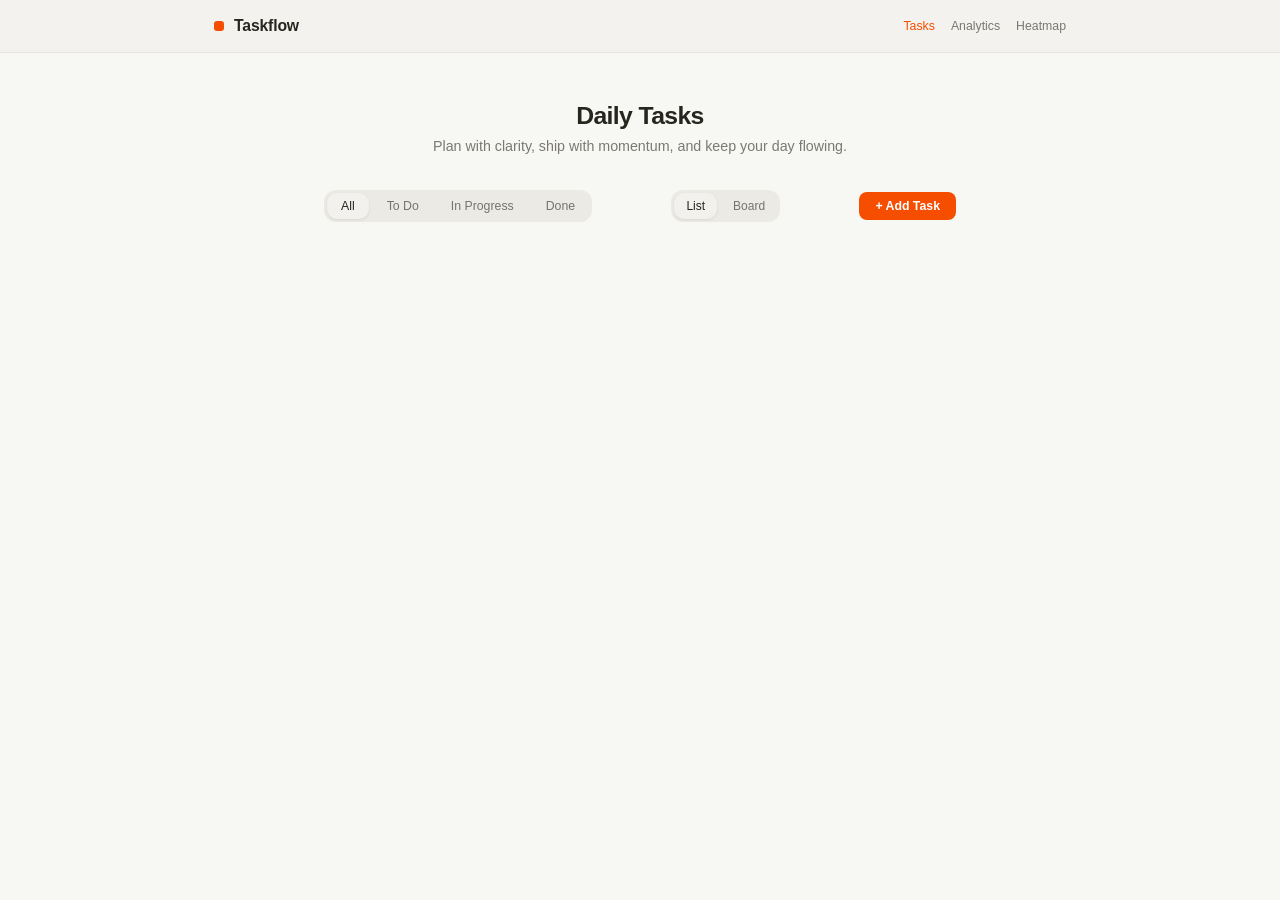
==== commit c1b19f77: "Heatmap: restore KAN-146 page route, API payload, and styles Co-authored-by: Cursor <cursoragent@cur" ====
--- a/index.html
+++ b/index.html
@@ -23,56 +23,9 @@
   </header>
 
   <main class="container">
-    <section class="hero hero--home" aria-labelledby="heroTitle">
-      <div class="hero-card">
-        <div class="hero-main">
-          <p class="hero-eyebrow" id="heroGreeting"></p>
-          <h1 id="heroTitle">Daily Tasks</h1>
-          <p class="hero-subtitle">
-            Plan with clarity, ship with momentum, and keep your day flowing.
-            <time class="hero-date" id="dateLabel"></time>
-          </p>
-          <div class="hero-stats" aria-label="Task summary">
-            <div class="hero-stat">
-              <span class="hero-stat-value" id="heroStatTodo">0</span>
-              <span class="hero-stat-label">To Do</span>
-            </div>
-            <div class="hero-stat">
-              <span class="hero-stat-value" id="heroStatProgress">0</span>
-              <span class="hero-stat-label">In Progress</span>
-            </div>
-            <div class="hero-stat hero-stat--accent">
-              <span class="hero-stat-value" id="heroStatDone">0</span>
-              <span class="hero-stat-label">Done</span>
-            </div>
-          </div>
-          <div class="hero-highlights" aria-label="Daily focus highlights">
-            <span class="hero-highlight">Focus Time</span>
-            <span class="hero-highlight">Top Priorities</span>
-            <span class="hero-highlight">Quick Wins</span>
-          </div>
-        </div>
-        <div class="hero-ring-wrap" role="img" aria-label="Completion progress">
-          <svg class="hero-ring" viewBox="0 0 120 120" aria-hidden="true">
-            <circle class="hero-ring-track" cx="60" cy="60" r="52" fill="none" stroke-width="8"></circle>
-            <circle
-              class="hero-ring-fill"
-              id="heroRingArc"
-              cx="60"
-              cy="60"
-              r="52"
-              fill="none"
-              stroke-width="8"
-              stroke-linecap="round"
-              transform="rotate(-90 60 60)"
-            ></circle>
-          </svg>
-          <div class="hero-ring-center">
-            <span class="hero-ring-pct" id="heroPct">0</span>
-            <span class="hero-ring-caption">Complete</span>
-          </div>
-        </div>
-      </div>
+    <section class="hero" aria-labelledby="heroTitle">
+      <h1 id="heroTitle">Daily Tasks</h1>
+      <p class="subtitle">Plan with clarity, ship with momentum, and keep your day flowing.</p>
     </section>
 
     <div class="toolbar">
@@ -96,20 +49,6 @@
     </section>
 
     <section class="board-view hidden" id="boardView" aria-label="Kanban board">
-      <article class="priority-lane" data-board-lane="priority" aria-label="Priority lane for due today tasks">
-        <header class="priority-lane-header">
-          <div class="priority-lane-heading">
-            <p class="priority-lane-eyebrow">Focus Zone</p>
-            <h2 class="priority-lane-title">Priority Lane</h2>
-            <p class="priority-lane-subtitle">Due Today · High Priority</p>
-          </div>
-          <span class="priority-lane-count" data-lane-count="priority">0</span>
-        </header>
-        <div class="priority-lane-body" data-lane-body="priority">
-          <p class="priority-lane-placeholder">Drag high-priority tasks due today here</p>
-        </div>
-      </article>
-
       <div class="board-status-columns">
       <article class="board-column" data-board-column="todo">
         <header class="board-column-header">
@@ -167,12 +106,6 @@
           <option value="high">High</option>
           <option value="low">Low</option>
         </select>
-        <label class="form-label" for="taskDueDateInput">Due date</label>
-        <input
-          id="taskDueDateInput"
-          class="form-input"
-          type="date"
-        >
         <button type="submit" class="form-submit">Add Task</button>
       </form>
     </div>
--- a/styles.css
+++ b/styles.css
@@ -112,10 +112,6 @@
   padding: 0 24px 80px;
 }
 
-.container:has(.board-view:not(.hidden)) {
-  max-width: 960px;
-}
-
 /* ---- Hero ---- */
 
 .hero {
@@ -136,252 +132,6 @@
   color: var(--fg-secondary);
   font-size: 0.95rem;
   text-align: center;
-}
-
-/* Home page hero — richer treatment */
-.hero--home {
-  padding: 28px 0 26px;
-}
-
-.hero--home .hero-card {
-  display: grid;
-  grid-template-columns: 1fr auto;
-  align-items: center;
-  gap: 24px 28px;
-  padding: 26px 28px 26px 30px;
-  border-radius: var(--radius);
-  border: 1px solid rgba(245, 78, 0, 0.18);
-  background:
-    radial-gradient(circle at 92% 8%, rgba(245, 78, 0, 0.18), transparent 48%),
-    linear-gradient(
-      140deg,
-      rgba(255, 255, 255, 0.78) 0%,
-      var(--card) 46%,
-      rgba(245, 78, 0, 0.07) 100%
-    );
-  box-shadow:
-    0 1px 2px rgba(38, 37, 30, 0.05),
-    0 14px 40px rgba(38, 37, 30, 0.09);
-  position: relative;
-  overflow: hidden;
-  animation: hero-enter 0.65s cubic-bezier(0.22, 1, 0.36, 1) both;
-}
-
-@keyframes hero-enter {
-  from {
-    opacity: 0;
-    transform: translateY(12px);
-  }
-  to {
-    opacity: 1;
-    transform: translateY(0);
-  }
-}
-
-.hero--home .hero-card::before {
-  content: "";
-  position: absolute;
-  top: -45%;
-  right: -20%;
-  width: 58%;
-  height: 150%;
-  background: radial-gradient(
-    ellipse at center,
-    rgba(245, 78, 0, 0.16) 0%,
-    transparent 68%
-  );
-  pointer-events: none;
-}
-
-.hero--home .hero-card::after {
-  content: "";
-  position: absolute;
-  left: -14%;
-  bottom: -65%;
-  width: 62%;
-  height: 130%;
-  background: radial-gradient(
-    circle at center,
-    rgba(245, 78, 0, 0.09) 0%,
-    transparent 70%
-  );
-  pointer-events: none;
-}
-
-.hero--home .hero-main {
-  position: relative;
-  z-index: 1;
-  min-width: 0;
-}
-
-.hero--home h1 {
-  text-align: left;
-  font-size: clamp(1.5rem, 4vw, 1.85rem);
-  letter-spacing: -0.03em;
-}
-
-.hero-eyebrow {
-  font-size: 0.72rem;
-  font-weight: 600;
-  letter-spacing: 0.12em;
-  text-transform: uppercase;
-  color: var(--accent);
-  margin-bottom: 8px;
-  text-align: left;
-}
-
-.hero--home .hero-subtitle {
-  text-align: left;
-  margin-top: 10px;
-  line-height: 1.55;
-}
-
-.hero-date {
-  display: inline-block;
-  margin-left: 4px;
-  padding: 2px 10px;
-  border-radius: 999px;
-  background: var(--accent-subtle);
-  color: var(--accent);
-  font-weight: 600;
-  font-size: 0.88em;
-}
-
-.hero-stats {
-  display: flex;
-  flex-wrap: wrap;
-  gap: 10px;
-  margin-top: 20px;
-}
-
-.hero-stat {
-  display: flex;
-  flex-direction: column;
-  align-items: flex-start;
-  gap: 2px;
-  padding: 10px 14px;
-  min-width: 76px;
-  background: var(--bg);
-  border: 1px solid var(--card-border);
-  border-radius: var(--radius-sm);
-}
-
-.hero-stat--accent {
-  border-color: rgba(245, 78, 0, 0.28);
-  background: rgba(255, 255, 255, 0.65);
-}
-
-.hero-stat-value {
-  font-size: 1.25rem;
-  font-weight: 700;
-  letter-spacing: -0.02em;
-  color: var(--fg);
-  font-variant-numeric: tabular-nums;
-}
-
-.hero-stat--accent .hero-stat-value {
-  color: var(--accent);
-}
-
-.hero-stat-label {
-  font-size: 0.68rem;
-  font-weight: 500;
-  color: var(--fg-secondary);
-  text-transform: uppercase;
-  letter-spacing: 0.06em;
-}
-
-.hero-ring-wrap {
-  position: relative;
-  z-index: 1;
-  width: 132px;
-  height: 132px;
-  flex-shrink: 0;
-  animation: hero-ring-enter 0.8s cubic-bezier(0.22, 1, 0.36, 1) 0.15s both;
-}
-
-@keyframes hero-ring-enter {
-  from {
-    opacity: 0;
-    transform: scale(0.88);
-  }
-  to {
-    opacity: 1;
-    transform: scale(1);
-  }
-}
-
-.hero-ring {
-  width: 100%;
-  height: 100%;
-  filter: drop-shadow(0 4px 12px rgba(245, 78, 0, 0.12));
-}
-
-.hero-ring-track {
-  stroke: var(--divider);
-}
-
-.hero-ring-fill {
-  stroke: var(--accent);
-  stroke-dasharray: 0 326.73;
-  transition: stroke-dasharray 0.5s cubic-bezier(0.33, 1, 0.68, 1);
-}
-
-.hero-ring-center {
-  position: absolute;
-  inset: 0;
-  display: flex;
-  flex-direction: column;
-  align-items: center;
-  justify-content: center;
-  pointer-events: none;
-}
-
-.hero-ring-pct {
-  font-size: 1.35rem;
-  font-weight: 800;
-  letter-spacing: -0.03em;
-  color: var(--fg);
-  font-variant-numeric: tabular-nums;
-}
-
-.hero-ring-caption {
-  font-size: 0.65rem;
-  font-weight: 600;
-  text-transform: uppercase;
-  letter-spacing: 0.08em;
-  color: var(--fg-secondary);
-  margin-top: 2px;
-}
-
-.hero-highlights {
-  display: flex;
-  flex-wrap: wrap;
-  gap: 8px;
-  margin-top: 16px;
-}
-
-.hero-highlight {
-  display: inline-flex;
-  align-items: center;
-  padding: 5px 11px;
-  border-radius: 999px;
-  border: 1px solid rgba(245, 78, 0, 0.22);
-  background: rgba(255, 255, 255, 0.7);
-  color: var(--fg);
-  font-size: 0.72rem;
-  font-weight: 600;
-  letter-spacing: 0.01em;
-  transition:
-    border-color 0.2s ease,
-    background 0.2s ease,
-    transform 0.2s ease;
-}
-
-.hero-highlight:hover {
-  border-color: rgba(245, 78, 0, 0.4);
-  background: rgba(255, 255, 255, 0.92);
-  transform: translateY(-1px);
 }
 
 /* ---- Toolbar ---- */
@@ -577,128 +327,6 @@
 
 .board-view {
   display: block;
-}
-
-.priority-lane {
-  margin-bottom: 14px;
-  border-radius: var(--radius);
-  border: 1px solid rgba(245, 78, 0, 0.22);
-  background:
-    radial-gradient(circle at 96% 6%, rgba(245, 78, 0, 0.2), transparent 42%),
-    linear-gradient(
-      135deg,
-      rgba(255, 255, 255, 0.82) 0%,
-      var(--card) 52%,
-      rgba(245, 78, 0, 0.08) 100%
-    );
-  box-shadow:
-    0 1px 2px rgba(38, 37, 30, 0.05),
-    0 12px 32px rgba(38, 37, 30, 0.08);
-  position: relative;
-  overflow: hidden;
-  animation: hero-enter 0.55s cubic-bezier(0.22, 1, 0.36, 1) both;
-  transition: border-color 0.2s ease, box-shadow 0.2s ease;
-}
-
-.priority-lane::before {
-  content: "";
-  position: absolute;
-  top: -50%;
-  right: -18%;
-  width: 52%;
-  height: 150%;
-  background: radial-gradient(
-    ellipse at center,
-    rgba(245, 78, 0, 0.14) 0%,
-    transparent 68%
-  );
-  pointer-events: none;
-}
-
-.priority-lane.drag-target {
-  border-color: var(--accent);
-}
-
-.priority-lane.drag-over {
-  border-color: var(--accent);
-  border-width: 2px;
-  box-shadow:
-    0 0 0 3px rgba(245, 78, 0, 0.12),
-    0 14px 36px rgba(245, 78, 0, 0.16);
-}
-
-.priority-lane-header {
-  display: flex;
-  align-items: flex-start;
-  justify-content: space-between;
-  gap: 12px;
-  padding: 16px 16px 12px;
-  border-bottom: 1px solid rgba(245, 78, 0, 0.14);
-  position: relative;
-  z-index: 1;
-}
-
-.priority-lane-eyebrow {
-  font-size: 0.68rem;
-  font-weight: 600;
-  letter-spacing: 0.12em;
-  text-transform: uppercase;
-  color: var(--accent);
-  margin-bottom: 4px;
-}
-
-.priority-lane-title {
-  font-size: 1.05rem;
-  font-weight: 700;
-  letter-spacing: -0.02em;
-  color: var(--fg);
-}
-
-.priority-lane-subtitle {
-  margin-top: 4px;
-  font-size: 0.78rem;
-  color: var(--fg-secondary);
-}
-
-.priority-lane-count {
-  font-size: 0.82rem;
-  font-weight: 700;
-  padding: 4px 10px;
-  border-radius: 999px;
-  background: rgba(255, 255, 255, 0.75);
-  border: 1px solid rgba(245, 78, 0, 0.28);
-  color: var(--accent);
-  font-variant-numeric: tabular-nums;
-  flex-shrink: 0;
-}
-
-.priority-lane-body {
-  display: flex;
-  flex-wrap: wrap;
-  gap: 8px;
-  padding: 12px 14px 14px;
-  min-height: 88px;
-  position: relative;
-  z-index: 1;
-}
-
-.priority-lane-placeholder {
-  width: 100%;
-  font-size: 0.8rem;
-  color: var(--fg-secondary);
-  font-style: italic;
-}
-
-.priority-lane-body .board-task-card {
-  flex: 1 1 220px;
-  max-width: 100%;
-  border-color: rgba(245, 78, 0, 0.18);
-  background: rgba(255, 255, 255, 0.72);
-}
-
-.priority-lane-body .board-task-card:hover {
-  border-color: rgba(245, 78, 0, 0.35);
-  box-shadow: 0 4px 14px rgba(245, 78, 0, 0.12);
 }
 
 .board-status-columns {
@@ -851,38 +479,6 @@
 
   .hero h1 {
     font-size: 1.4rem;
-  }
-
-  .hero--home .hero-card {
-    grid-template-columns: 1fr;
-    justify-items: center;
-    text-align: center;
-    padding: 24px 20px;
-    gap: 22px;
-  }
-
-  .hero--home .hero-main {
-    width: 100%;
-  }
-
-  .hero-eyebrow,
-  .hero--home h1,
-  .hero--home .hero-subtitle {
-    text-align: center;
-  }
-
-  .hero-highlights {
-    justify-content: center;
-  }
-
-  .hero-stats {
-    justify-content: center;
-  }
-
-  .hero-stat {
-    align-items: center;
-    flex: 1 1 auto;
-    min-width: 0;
   }
 
   .toolbar {
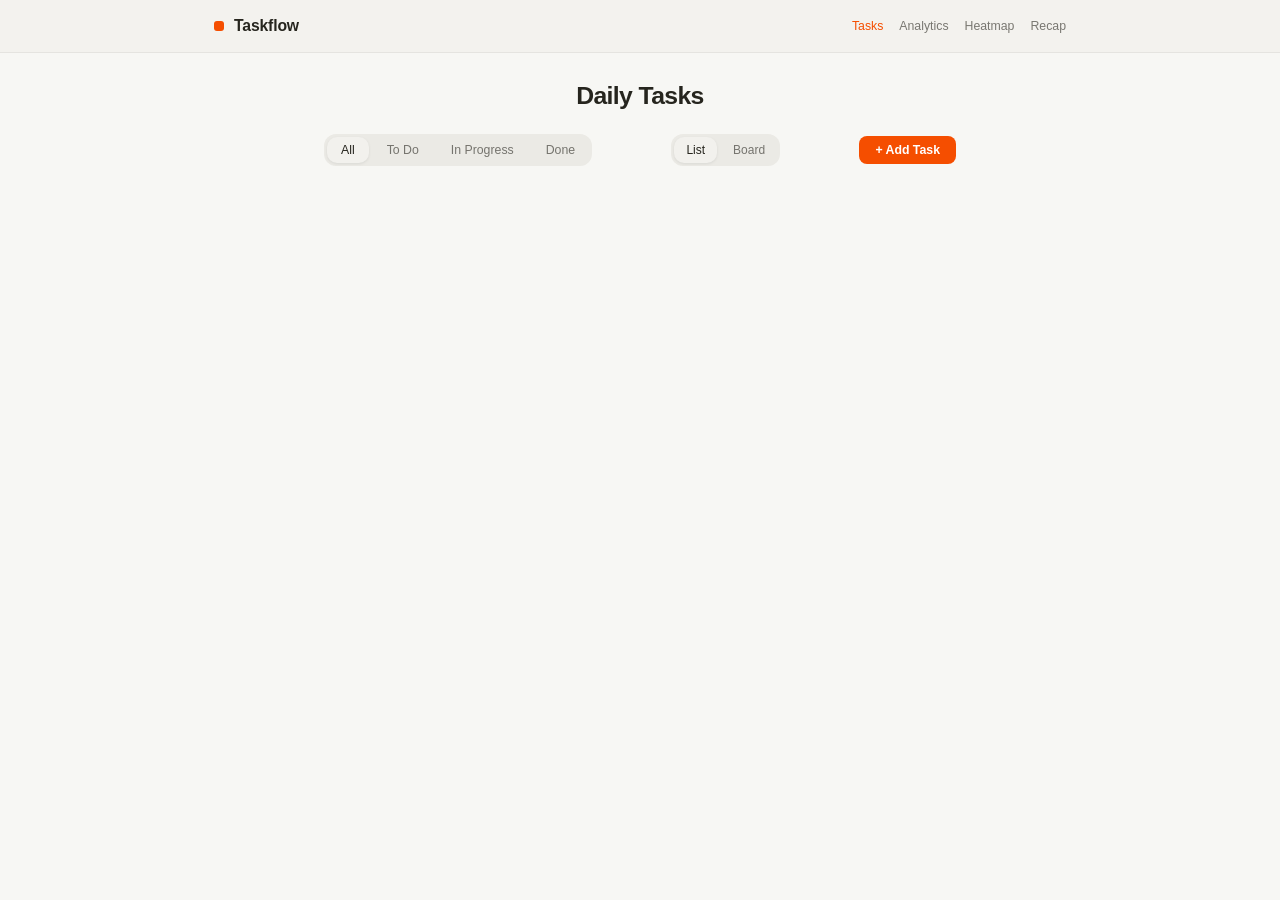
==== commit 26f2d73f: "Weekly Recap: add page, API endpoint, and tests for KAN-201 Co-authored-by: Mark Boos <sfc-gh-mboos@" ====
--- a/index.html
+++ b/index.html
@@ -18,14 +18,14 @@
         <a href="/" class="nav-link active">Tasks</a>
         <a href="/analytics" class="nav-link">Analytics</a>
         <a href="/heatmap" class="nav-link">Heatmap</a>
+        <a href="/recap" class="nav-link">Recap</a>
       </nav>
     </div>
   </header>
 
   <main class="container">
-    <section class="hero" aria-labelledby="heroTitle">
+    <section class="hero hero--tasks" aria-labelledby="heroTitle">
       <h1 id="heroTitle">Daily Tasks</h1>
-      <p class="subtitle">Plan with clarity, ship with momentum, and keep your day flowing.</p>
     </section>
 
     <div class="toolbar">
@@ -49,7 +49,6 @@
     </section>
 
     <section class="board-view hidden" id="boardView" aria-label="Kanban board">
-      <div class="board-status-columns">
       <article class="board-column" data-board-column="todo">
         <header class="board-column-header">
           <h2 class="board-column-title">To Do</h2>
@@ -73,7 +72,6 @@
         </header>
         <div class="board-column-body" data-column-body="done"></div>
       </article>
-      </div>
     </section>
   </main>
 
--- a/styles.css
+++ b/styles.css
@@ -118,6 +118,10 @@
   padding: 48px 0 32px;
 }
 
+.hero--tasks {
+  padding: 28px 0 24px;
+}
+
 .hero h1 {
   font-size: 1.65rem;
   font-weight: 700;
@@ -132,6 +136,264 @@
   color: var(--fg-secondary);
   font-size: 0.95rem;
   text-align: center;
+}
+
+.hero--home {
+  padding: 28px 0 24px;
+}
+
+.hero-shell {
+  position: relative;
+  border-radius: 20px;
+  padding: 1px;
+  background: linear-gradient(
+    125deg,
+    rgba(245, 78, 0, 0.45) 0%,
+    rgba(38, 37, 30, 0.12) 42%,
+    rgba(245, 78, 0, 0.22) 100%
+  );
+  box-shadow: 0 20px 50px -28px rgba(38, 37, 30, 0.18);
+}
+
+.hero-backdrop {
+  position: absolute;
+  inset: 1px;
+  border-radius: 19px;
+  pointer-events: none;
+  z-index: 0;
+  overflow: hidden;
+  background: var(--card);
+}
+
+.hero-backdrop::before,
+.hero-backdrop::after {
+  content: "";
+  position: absolute;
+  width: 140%;
+  height: 140%;
+  border-radius: 50%;
+  filter: blur(36px);
+  opacity: 0.55;
+  animation: hero-aurora 14s ease-in-out infinite alternate;
+}
+
+.hero-backdrop::before {
+  top: -60%;
+  left: -45%;
+  background: radial-gradient(circle, rgba(245, 78, 0, 0.35) 0%, transparent 68%);
+}
+
+.hero-backdrop::after {
+  bottom: -55%;
+  right: -40%;
+  background: radial-gradient(circle, rgba(245, 78, 0, 0.12) 0%, transparent 65%);
+  animation-delay: -7s;
+}
+
+@keyframes hero-aurora {
+  0% {
+    transform: translate(0, 0) scale(1);
+  }
+  100% {
+    transform: translate(4%, 3%) scale(1.06);
+  }
+}
+
+@media (prefers-reduced-motion: reduce) {
+  .hero-backdrop::before,
+  .hero-backdrop::after {
+    animation: none;
+  }
+
+  .hero-ring-progress {
+    transition: none;
+  }
+}
+
+.hero-card {
+  position: relative;
+  z-index: 1;
+  display: grid;
+  grid-template-columns: auto 1fr;
+  gap: 28px 40px;
+  align-items: center;
+  padding: 26px 28px 26px 30px;
+  border-radius: 19px;
+  background: linear-gradient(
+    165deg,
+    rgba(255, 255, 255, 0.55) 0%,
+    rgba(242, 241, 237, 0.98) 48%,
+    rgba(242, 241, 237, 1) 100%
+  );
+  border: 1px solid rgba(255, 255, 255, 0.65);
+  box-shadow:
+    0 1px 0 rgba(255, 255, 255, 0.85) inset,
+    0 18px 40px -24px rgba(38, 37, 30, 0.14);
+}
+
+.hero-card--banner {
+  display: flex;
+  flex-direction: column;
+  align-items: center;
+  justify-content: center;
+  text-align: center;
+  padding: 32px 28px 34px;
+}
+
+.hero-banner-inner {
+  max-width: 36ch;
+}
+
+.hero-eyebrow--center {
+  justify-content: center;
+}
+
+.hero-subtitle--center {
+  text-align: center;
+  margin-left: auto;
+  margin-right: auto;
+  max-width: 42ch;
+}
+
+.hero-visual {
+  display: flex;
+  flex-direction: column;
+  align-items: center;
+  gap: 6px;
+}
+
+.hero-ring-wrap {
+  position: relative;
+  width: 118px;
+  height: 118px;
+}
+
+.hero-ring-svg {
+  width: 100%;
+  height: 100%;
+  display: block;
+}
+
+.hero-ring-track {
+  fill: none;
+  stroke: rgba(38, 37, 30, 0.08);
+  stroke-width: 9;
+}
+
+.hero-ring-progress {
+  fill: none;
+  stroke: var(--accent);
+  stroke-width: 9;
+  stroke-linecap: round;
+  stroke-dasharray: 0 326.73;
+  filter: drop-shadow(0 2px 6px rgba(245, 78, 0, 0.25));
+  transition: stroke-dasharray 0.55s cubic-bezier(0.33, 1, 0.68, 1);
+}
+
+.hero-ring-center {
+  position: absolute;
+  inset: 0;
+  display: flex;
+  align-items: center;
+  justify-content: center;
+  gap: 1px;
+  font-variant-numeric: tabular-nums;
+  color: var(--fg);
+}
+
+.hero-pct {
+  font-size: 1.65rem;
+  font-weight: 800;
+  letter-spacing: -0.04em;
+  line-height: 1;
+}
+
+.hero-pct-unit {
+  margin-top: 0.35em;
+  font-size: 0.88rem;
+  font-weight: 700;
+  color: var(--fg-secondary);
+}
+
+.hero-ring-caption {
+  font-size: 0.65rem;
+  font-weight: 600;
+  text-transform: uppercase;
+  letter-spacing: 0.12em;
+  color: var(--fg-secondary);
+}
+
+.hero-main {
+  min-width: 0;
+}
+
+.hero-eyebrow {
+  display: flex;
+  flex-wrap: wrap;
+  align-items: center;
+  gap: 6px 8px;
+  font-size: 0.78rem;
+  font-weight: 600;
+  color: var(--fg-secondary);
+  letter-spacing: 0.02em;
+}
+
+.hero-eyebrow time {
+  font-weight: 500;
+}
+
+.hero-eyebrow-sep {
+  color: rgba(38, 37, 30, 0.25);
+  user-select: none;
+}
+
+.hero--home h1 {
+  margin-top: 10px;
+  text-align: left;
+  font-size: clamp(1.75rem, 4.2vw, 2.2rem);
+  font-weight: 800;
+  letter-spacing: -0.035em;
+  line-height: 1.08;
+}
+
+.hero-subtitle {
+  margin-top: 10px;
+  max-width: 34ch;
+  font-size: 0.95rem;
+  line-height: 1.45;
+  color: var(--fg-secondary);
+  text-align: left;
+}
+
+.hero-stats {
+  display: flex;
+  flex-wrap: wrap;
+  gap: 18px 22px;
+  margin-top: 20px;
+  padding: 0;
+  list-style: none;
+}
+
+.hero-stat {
+  display: flex;
+  flex-direction: column;
+  gap: 2px;
+  min-width: 0;
+}
+
+.hero-stat-value {
+  font-size: 1.2rem;
+  font-weight: 800;
+  font-variant-numeric: tabular-nums;
+  letter-spacing: -0.02em;
+  color: var(--fg);
+  line-height: 1.1;
+}
+
+.hero-stat-label {
+  font-size: 0.72rem;
+  font-weight: 500;
+  color: var(--fg-secondary);
 }
 
 /* ---- Toolbar ---- */
@@ -326,10 +588,6 @@
 /* ---- Board ---- */
 
 .board-view {
-  display: block;
-}
-
-.board-status-columns {
   display: grid;
   grid-template-columns: repeat(3, minmax(0, 1fr));
   gap: 10px;
@@ -481,6 +739,38 @@
     font-size: 1.4rem;
   }
 
+  .hero-card--banner {
+    padding: 26px 20px 28px;
+  }
+
+  .hero--home .hero-card {
+    grid-template-columns: 1fr;
+    justify-items: center;
+    text-align: center;
+    padding: 24px 20px;
+    gap: 22px;
+  }
+
+  .hero--home .hero-main {
+    width: 100%;
+  }
+
+  .hero-eyebrow,
+  .hero--home h1,
+  .hero--home .hero-subtitle {
+    text-align: center;
+  }
+
+  .hero-stats {
+    justify-content: center;
+  }
+
+  .hero-stat {
+    align-items: center;
+    flex: 1 1 auto;
+    min-width: 0;
+  }
+
   .toolbar {
     flex-direction: column;
     align-items: flex-start;
@@ -492,7 +782,7 @@
     flex-wrap: wrap;
   }
 
-  .board-status-columns {
+  .board-view {
     grid-template-columns: 1fr;
   }
 
@@ -580,6 +870,9 @@
   transition: color 0.15s ease;
 }
 
+.modal-close:hover {
+  color: var(--fg);
+}
 
 .modal-body {
   padding: 20px 24px 24px;
@@ -877,221 +1170,6 @@
   max-height: 280px;
 }
 
-/* ---- Activity Heatmap ---- */
-
-body.heatmap-page {
-  font-family: "Inter", -apple-system, BlinkMacSystemFont, "Segoe UI", Roboto,
-    "Helvetica Neue", Arial, sans-serif;
-}
-
-.heatmap-container {
-  max-width: 1080px;
-  margin: 0 auto;
-  padding: 32px 50px 80px;
-}
-
-.heatmap-heading {
-  display: flex;
-  flex-direction: column;
-  gap: 24px;
-}
-
-.heatmap-heading h1 {
-  font-size: 20px;
-  font-weight: 500;
-  letter-spacing: -0.4492px;
-  line-height: 30px;
-  color: #0a0a0a;
-}
-
-.heatmap-summary {
-  display: flex;
-  align-items: flex-start;
-  gap: 32px;
-  flex-wrap: wrap;
-}
-
-.heatmap-stat {
-  min-width: 94px;
-}
-
-.heatmap-stat-label {
-  font-size: 14px;
-  color: #717182;
-  line-height: 20px;
-  letter-spacing: -0.1504px;
-  margin-bottom: 4px;
-}
-
-.heatmap-stat-value {
-  display: flex;
-  align-items: baseline;
-  gap: 4px;
-  font-size: 30px;
-  font-weight: 500;
-  letter-spacing: 0.3955px;
-  line-height: 36px;
-  color: #0a0a0a;
-}
-
-.heatmap-stat-unit {
-  font-size: 20px;
-  font-weight: 500;
-  letter-spacing: -0.4492px;
-  line-height: 28px;
-}
-
-.heatmap-card {
-  margin-top: 32px;
-  background: #fff;
-  border: 1px solid rgba(0, 0, 0, 0.1);
-  border-radius: 10px;
-  padding: 25px;
-}
-
-.heatmap-grid-layout {
-  display: grid;
-  grid-template-columns: 33px 1fr;
-  gap: 8px;
-}
-
-.heatmap-y-axis {
-  margin-top: 28px;
-  display: grid;
-  grid-template-rows: repeat(7, var(--heatmap-cell-size, 70px));
-  gap: 4px;
-  font-size: 12px;
-  line-height: 16px;
-  color: #717182;
-}
-
-.heatmap-y-axis span:nth-child(1) { grid-row: 1; }
-.heatmap-y-axis span:nth-child(2) { grid-row: 3; }
-.heatmap-y-axis span:nth-child(3) { grid-row: 5; }
-.heatmap-y-axis span:nth-child(4) { grid-row: 7; }
-
-.heatmap-grid-shell {
-  --heatmap-cell-size: 70px;
-  min-width: 0;
-}
-
-.heatmap-month-axis {
-  display: grid;
-  gap: 4px;
-  font-size: 12px;
-  line-height: 16px;
-  color: #717182;
-  margin-bottom: 4px;
-  min-height: 16px;
-}
-
-.heatmap-month-axis span {
-  justify-self: start;
-}
-
-.heatmap-grid {
-  display: grid;
-  grid-template-rows: repeat(7, var(--heatmap-cell-size));
-  gap: 4px;
-}
-
-.heatmap-cell {
-  width: 100%;
-  height: 100%;
-  aspect-ratio: 1 / 1;
-  border-radius: 6px;
-  border: 1px solid rgba(0, 0, 0, 0.1);
-  background: #fff;
-}
-
-button.heatmap-cell {
-  cursor: pointer;
-  padding: 0;
-  font: inherit;
-  transition: transform 0.12s ease, box-shadow 0.12s ease;
-}
-
-button.heatmap-cell:hover,
-button.heatmap-cell:focus-visible {
-  transform: translateY(-1px);
-  box-shadow: 0 2px 8px rgba(38, 37, 30, 0.14);
-  outline: none;
-}
-
-.heatmap-cell.intensity-0 {
-  background: #fff;
-  border-color: rgba(0, 0, 0, 0.1);
-}
-
-.heatmap-cell.intensity-1 {
-  background: rgba(245, 78, 0, 0.15);
-  border-color: transparent;
-}
-
-.heatmap-cell.intensity-2 {
-  background: rgba(245, 78, 0, 0.3);
-  border-color: transparent;
-}
-
-.heatmap-cell.intensity-3 {
-  background: rgba(245, 78, 0, 0.5);
-  border-color: transparent;
-}
-
-.heatmap-cell.intensity-4 {
-  background: rgba(245, 78, 0, 0.7);
-  border-color: transparent;
-}
-
-.heatmap-cell.intensity-5 {
-  background: var(--accent);
-  border-color: transparent;
-}
-
-.heatmap-legend {
-  margin-top: 24px;
-  display: inline-flex;
-  align-items: center;
-  gap: 8px;
-  font-size: 12px;
-  line-height: 16px;
-  color: #717182;
-}
-
-.heatmap-legend-scale {
-  display: inline-flex;
-  align-items: center;
-  gap: 4px;
-  width: 116px;
-}
-
-.heatmap-legend-scale .heatmap-cell {
-  width: 16px;
-  height: 16px;
-}
-
-.heatmap-tooltip {
-  position: fixed;
-  z-index: 1200;
-  background: #1f1d17;
-  color: #fff;
-  border-radius: 6px;
-  padding: 6px 8px;
-  font-size: 0.75rem;
-  pointer-events: none;
-  box-shadow: 0 8px 18px rgba(0, 0, 0, 0.18);
-}
-
-.heatmap-tooltip.hidden {
-  display: none;
-}
-
-.heatmap-error {
-  padding: 14px;
-  font-size: 0.88rem;
-  color: var(--fg-secondary);
-}
-
 /* ---- Analytics Responsive ---- */
 
 @media (max-width: 768px) {
@@ -1106,15 +1184,6 @@
   .chart-card-full {
     grid-column: 1;
   }
-
-  .heatmap-summary {
-    gap: 20px;
-  }
-
-  .heatmap-grid-shell {
-    --heatmap-cell-size: 40px;
-  }
-
 }
 
 @media (max-width: 520px) {
@@ -1148,39 +1217,131 @@
     flex: 1;
     min-width: 0;
   }
-
-  .heatmap-container {
-    padding-left: 16px;
-    padding-right: 16px;
-  }
-
-  .heatmap-heading h1 {
-    font-size: 18px;
-    line-height: 26px;
-  }
-
-  .heatmap-summary {
-    gap: 16px;
-  }
-
-  .heatmap-stat-value {
-    font-size: 24px;
-    line-height: 30px;
-  }
-
-  .heatmap-stat-unit {
-    font-size: 18px;
-    line-height: 24px;
-  }
-
-  .heatmap-grid-layout {
-    grid-template-columns: 30px 1fr;
-    gap: 8px;
-  }
-
-  .heatmap-grid-shell {
-    --heatmap-cell-size: 26px;
-  }
-
-}
-
+}
+
+/* ---- Weekly Recap ---- */
+
+.recap-container {
+  max-width: 960px;
+}
+
+.recap-page-heading {
+  padding: 32px 0 22px;
+}
+
+.recap-page-heading h1 {
+  font-size: 2.05rem;
+  line-height: 1.15;
+  letter-spacing: -0.03em;
+  margin-bottom: 8px;
+}
+
+.recap-highlight-card {
+  background: var(--card);
+  border: 1px solid var(--card-border);
+  border-radius: var(--radius);
+  padding: 20px 24px;
+  margin-bottom: 28px;
+}
+
+.recap-highlight-card--empty {
+  opacity: 0.75;
+}
+
+.recap-highlight-label {
+  font-size: 0.85rem;
+  color: var(--fg-secondary);
+  font-weight: 500;
+  margin-bottom: 8px;
+}
+
+.recap-highlight-value {
+  font-size: 1.5rem;
+  font-weight: 700;
+  color: var(--accent);
+  letter-spacing: -0.02em;
+}
+
+.recap-section-title {
+  font-size: 0.95rem;
+  font-weight: 600;
+  color: var(--fg);
+  margin-bottom: 16px;
+}
+
+.recap-daily-section {
+  background: var(--card);
+  border: 1px solid var(--card-border);
+  border-radius: var(--radius);
+  padding: 20px 24px 24px;
+}
+
+.recap-daily-row {
+  display: grid;
+  grid-template-columns: repeat(7, minmax(0, 1fr));
+  gap: 12px;
+  align-items: end;
+}
+
+.recap-daily-cell {
+  display: flex;
+  flex-direction: column;
+  align-items: center;
+  gap: 8px;
+  min-width: 0;
+}
+
+.recap-daily-bar-wrap {
+  width: 100%;
+  height: 120px;
+  display: flex;
+  align-items: flex-end;
+  justify-content: center;
+  background: var(--card-01);
+  border-radius: var(--radius-sm);
+  padding: 8px;
+}
+
+.recap-daily-bar {
+  width: min(100%, 36px);
+  min-height: 0;
+  border-radius: calc(var(--radius-sm) - 2px);
+  background: var(--accent);
+  transition: height 0.2s ease;
+}
+
+.recap-daily-count {
+  font-size: 0.9rem;
+  font-weight: 600;
+  color: var(--fg);
+}
+
+.recap-daily-label {
+  font-size: 0.72rem;
+  color: var(--fg-secondary);
+  text-align: center;
+  line-height: 1.3;
+}
+
+.recap-empty-state {
+  margin-top: 16px;
+  font-size: 0.9rem;
+  color: var(--fg-secondary);
+  text-align: center;
+}
+
+@media (max-width: 768px) {
+  .recap-daily-row {
+    grid-template-columns: repeat(4, minmax(0, 1fr));
+  }
+}
+
+@media (max-width: 520px) {
+  .recap-daily-row {
+    grid-template-columns: repeat(2, minmax(0, 1fr));
+  }
+
+  .recap-page-heading h1 {
+    font-size: 1.6rem;
+  }
+}
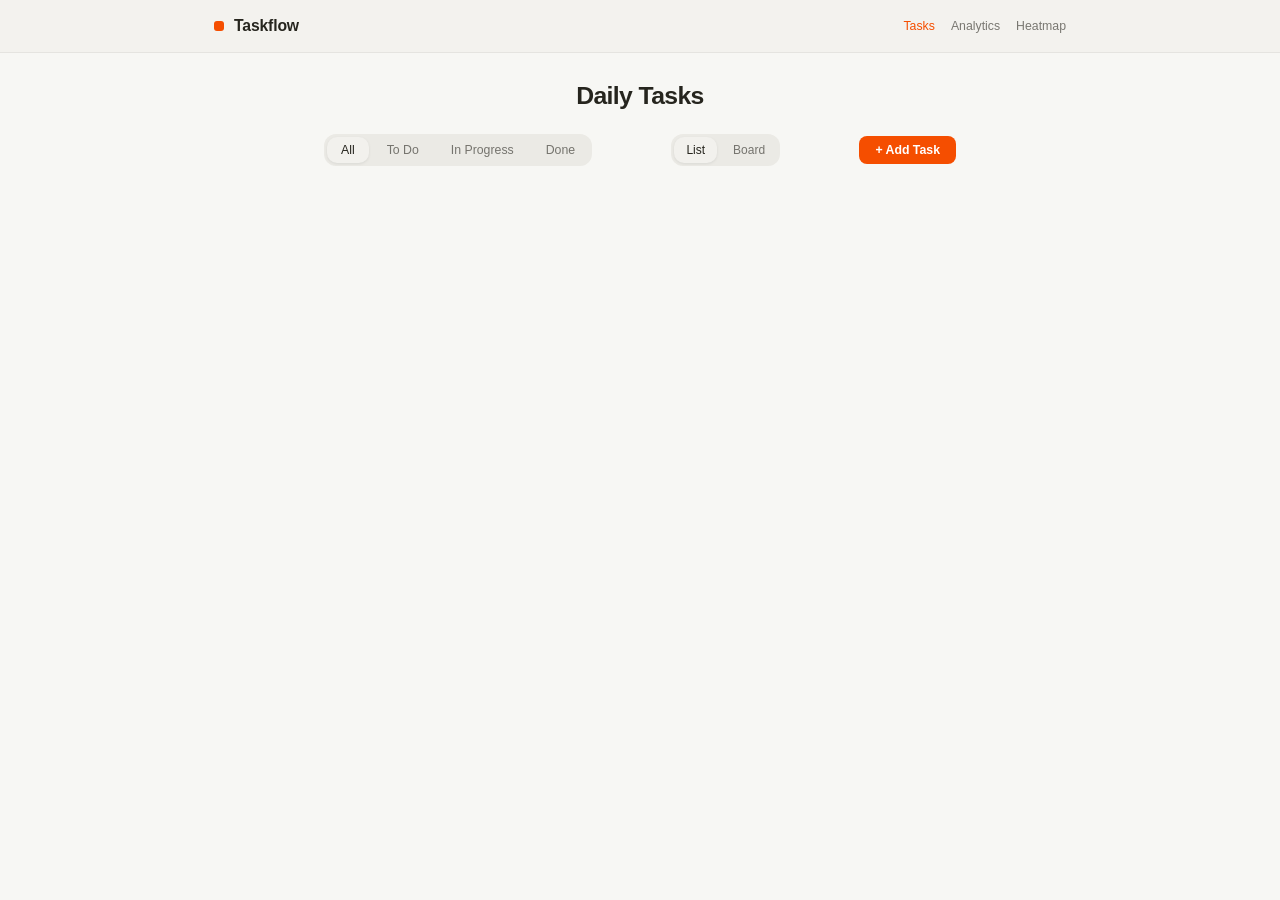
==== commit fb7e06dc: "Heatmap: build activity heatmap page to Figma spec Co-authored-by: Mark Boos <sfc-gh-mboos@users.nor" ====
--- a/index.html
+++ b/index.html
@@ -18,7 +18,6 @@
         <a href="/" class="nav-link active">Tasks</a>
         <a href="/analytics" class="nav-link">Analytics</a>
         <a href="/heatmap" class="nav-link">Heatmap</a>
-        <a href="/recap" class="nav-link">Recap</a>
       </nav>
     </div>
   </header>
--- a/styles.css
+++ b/styles.css
@@ -1186,6 +1186,292 @@
   }
 }
 
+/* ---- Activity Heatmap ---- */
+
+/* Geometry is taken 1:1 from the Figma mock, so this section is sized in px:
+   html { font-size: 15px } would rescale every measured value. */
+
+.heatmap-page {
+  --hm-cell: 60px;
+  --hm-gap: 4px;
+  --hm-gutter: 30px;
+  --hm-gutter-gap: 6px;
+  --hm-surface: #ffffff;
+  --hm-hairline: rgba(38, 37, 30, 0.09);
+  --hm-level-1: rgba(245, 78, 0, 0.12);
+  --hm-level-2: rgba(245, 78, 0, 0.28);
+  --hm-level-3: rgba(245, 78, 0, 0.45);
+  --hm-level-4: rgba(245, 78, 0, 0.65);
+  --hm-level-5: var(--accent);
+  display: flex;
+  justify-content: center;
+  padding: 32px 24px 80px;
+}
+
+.heatmap-panel {
+  width: fit-content;
+  max-width: 100%;
+  padding: 40px 48px 44px;
+  background: var(--hm-surface);
+  border: 1px solid var(--card-border);
+  border-radius: 16px;
+  box-shadow: 0 1px 2px rgba(38, 37, 30, 0.03);
+}
+
+.heatmap-title {
+  font-size: 20px;
+  font-weight: 700;
+  line-height: 1.2;
+  letter-spacing: -0.02em;
+  color: var(--fg);
+}
+
+.heatmap-stats {
+  display: flex;
+  flex-wrap: wrap;
+  gap: 12px 28px;
+  margin-top: 22px;
+}
+
+.heatmap-stat-label {
+  display: block;
+  font-size: 12px;
+  line-height: 16px;
+  color: var(--fg-secondary);
+}
+
+.heatmap-stat-value {
+  display: flex;
+  align-items: baseline;
+  gap: 6px;
+  margin-top: 4px;
+  font-size: 26px;
+  font-weight: 700;
+  line-height: 32px;
+  letter-spacing: -0.02em;
+  font-variant-numeric: tabular-nums;
+  color: var(--fg);
+}
+
+.heatmap-stat-unit {
+  font-size: 13px;
+  font-weight: 500;
+  letter-spacing: 0;
+}
+
+.heatmap-card {
+  width: fit-content;
+  max-width: 100%;
+  margin-top: 28px;
+  padding: 20px;
+  background: var(--hm-surface);
+  border: 1px solid var(--hm-hairline);
+  border-radius: 12px;
+  overflow-x: auto;
+}
+
+.heatmap-months {
+  display: grid;
+  grid-template-columns: repeat(12, var(--hm-cell));
+  column-gap: var(--hm-gap);
+  margin-left: calc(var(--hm-gutter) + var(--hm-gutter-gap));
+}
+
+.heatmap-month {
+  font-size: 12px;
+  line-height: 16px;
+  color: var(--fg-secondary);
+}
+
+.heatmap-body {
+  display: flex;
+  gap: var(--hm-gutter-gap);
+  margin-top: 10px;
+}
+
+/* The mock anchors the weekday labels as a stack at the bottom of the gutter
+   instead of aligning each label to its own row. */
+.heatmap-days {
+  display: flex;
+  flex-direction: column;
+  justify-content: flex-end;
+  width: var(--hm-gutter);
+  padding-bottom: 12px;
+  font-size: 11px;
+  line-height: 14px;
+  color: var(--fg-secondary);
+}
+
+.heatmap-grid {
+  display: grid;
+  grid-template-columns: repeat(12, var(--hm-cell));
+  grid-template-rows: repeat(7, var(--hm-cell));
+  gap: var(--hm-gap);
+}
+
+.heatmap-cell {
+  width: 100%;
+  height: 100%;
+  padding: 0;
+  border: 1px solid transparent;
+  border-radius: 6px;
+  background: transparent;
+  cursor: pointer;
+  transition: border-color 0.15s ease;
+}
+
+.heatmap-cell:hover {
+  border-color: rgba(38, 37, 30, 0.28);
+}
+
+.heatmap-cell:focus-visible {
+  outline: none;
+  border-color: var(--fg);
+}
+
+.heatmap-page [data-level="0"] {
+  background: var(--hm-surface);
+  border-color: var(--hm-hairline);
+}
+
+.heatmap-page [data-level="1"] {
+  background: var(--hm-level-1);
+}
+
+.heatmap-page [data-level="2"] {
+  background: var(--hm-level-2);
+}
+
+.heatmap-page [data-level="3"] {
+  background: var(--hm-level-3);
+}
+
+.heatmap-page [data-level="4"] {
+  background: var(--hm-level-4);
+}
+
+.heatmap-page [data-level="5"] {
+  background: var(--hm-level-5);
+}
+
+.heatmap-error {
+  grid-column: 1 / -1;
+  grid-row: 1 / -1;
+  align-self: center;
+  font-size: 13px;
+  color: var(--fg-secondary);
+}
+
+.heatmap-legend {
+  display: flex;
+  align-items: center;
+  gap: 8px;
+  margin-top: 24px;
+}
+
+.heatmap-legend-text {
+  font-size: 11px;
+  line-height: 14px;
+  color: var(--fg-secondary);
+}
+
+.heatmap-legend-cells {
+  display: flex;
+  gap: 4px;
+}
+
+.heatmap-legend-cell {
+  width: 14px;
+  height: 14px;
+  border: 1px solid transparent;
+  border-radius: 4px;
+}
+
+.heatmap-tooltip {
+  position: absolute;
+  z-index: 50;
+  transform: translate(-50%, -100%);
+  padding: 6px 10px;
+  border-radius: var(--radius-sm);
+  background: var(--fg);
+  color: var(--bg);
+  font-size: 12px;
+  line-height: 1.3;
+  white-space: nowrap;
+  pointer-events: none;
+  opacity: 0;
+  transition: opacity 0.12s ease;
+}
+
+.heatmap-tooltip.visible {
+  opacity: 1;
+}
+
+.sr-only {
+  position: absolute;
+  width: 1px;
+  height: 1px;
+  overflow: hidden;
+  clip: rect(0, 0, 0, 0);
+  white-space: nowrap;
+  border: 0;
+}
+
+/* ---- Activity Heatmap Responsive ---- */
+
+@media (max-width: 1000px) {
+  .heatmap-page {
+    --hm-cell: 44px;
+    padding: 24px 16px 64px;
+  }
+
+  .heatmap-panel {
+    padding: 28px 24px 32px;
+  }
+}
+
+@media (max-width: 700px) {
+  .heatmap-page {
+    --hm-cell: 30px;
+    --hm-gap: 3px;
+    --hm-gutter: 26px;
+  }
+
+  .heatmap-title {
+    font-size: 18px;
+  }
+
+  .heatmap-stat-value {
+    font-size: 22px;
+    line-height: 28px;
+  }
+
+  .heatmap-cell {
+    border-radius: 4px;
+  }
+}
+
+@media (max-width: 520px) {
+  .heatmap-page {
+    --hm-cell: 22px;
+    --hm-gap: 2px;
+    --hm-gutter: 24px;
+    --hm-gutter-gap: 4px;
+  }
+
+  .heatmap-panel {
+    padding: 22px 16px 26px;
+  }
+
+  .heatmap-card {
+    padding: 14px;
+  }
+
+  .heatmap-stats {
+    gap: 12px 20px;
+  }
+}
+
 @media (max-width: 520px) {
   .analytics-container {
     padding-left: 16px;
@@ -1218,130 +1504,3 @@
     min-width: 0;
   }
 }
-
-/* ---- Weekly Recap ---- */
-
-.recap-container {
-  max-width: 960px;
-}
-
-.recap-page-heading {
-  padding: 32px 0 22px;
-}
-
-.recap-page-heading h1 {
-  font-size: 2.05rem;
-  line-height: 1.15;
-  letter-spacing: -0.03em;
-  margin-bottom: 8px;
-}
-
-.recap-highlight-card {
-  background: var(--card);
-  border: 1px solid var(--card-border);
-  border-radius: var(--radius);
-  padding: 20px 24px;
-  margin-bottom: 28px;
-}
-
-.recap-highlight-card--empty {
-  opacity: 0.75;
-}
-
-.recap-highlight-label {
-  font-size: 0.85rem;
-  color: var(--fg-secondary);
-  font-weight: 500;
-  margin-bottom: 8px;
-}
-
-.recap-highlight-value {
-  font-size: 1.5rem;
-  font-weight: 700;
-  color: var(--accent);
-  letter-spacing: -0.02em;
-}
-
-.recap-section-title {
-  font-size: 0.95rem;
-  font-weight: 600;
-  color: var(--fg);
-  margin-bottom: 16px;
-}
-
-.recap-daily-section {
-  background: var(--card);
-  border: 1px solid var(--card-border);
-  border-radius: var(--radius);
-  padding: 20px 24px 24px;
-}
-
-.recap-daily-row {
-  display: grid;
-  grid-template-columns: repeat(7, minmax(0, 1fr));
-  gap: 12px;
-  align-items: end;
-}
-
-.recap-daily-cell {
-  display: flex;
-  flex-direction: column;
-  align-items: center;
-  gap: 8px;
-  min-width: 0;
-}
-
-.recap-daily-bar-wrap {
-  width: 100%;
-  height: 120px;
-  display: flex;
-  align-items: flex-end;
-  justify-content: center;
-  background: var(--card-01);
-  border-radius: var(--radius-sm);
-  padding: 8px;
-}
-
-.recap-daily-bar {
-  width: min(100%, 36px);
-  min-height: 0;
-  border-radius: calc(var(--radius-sm) - 2px);
-  background: var(--accent);
-  transition: height 0.2s ease;
-}
-
-.recap-daily-count {
-  font-size: 0.9rem;
-  font-weight: 600;
-  color: var(--fg);
-}
-
-.recap-daily-label {
-  font-size: 0.72rem;
-  color: var(--fg-secondary);
-  text-align: center;
-  line-height: 1.3;
-}
-
-.recap-empty-state {
-  margin-top: 16px;
-  font-size: 0.9rem;
-  color: var(--fg-secondary);
-  text-align: center;
-}
-
-@media (max-width: 768px) {
-  .recap-daily-row {
-    grid-template-columns: repeat(4, minmax(0, 1fr));
-  }
-}
-
-@media (max-width: 520px) {
-  .recap-daily-row {
-    grid-template-columns: repeat(2, minmax(0, 1fr));
-  }
-
-  .recap-page-heading h1 {
-    font-size: 1.6rem;
-  }
-}
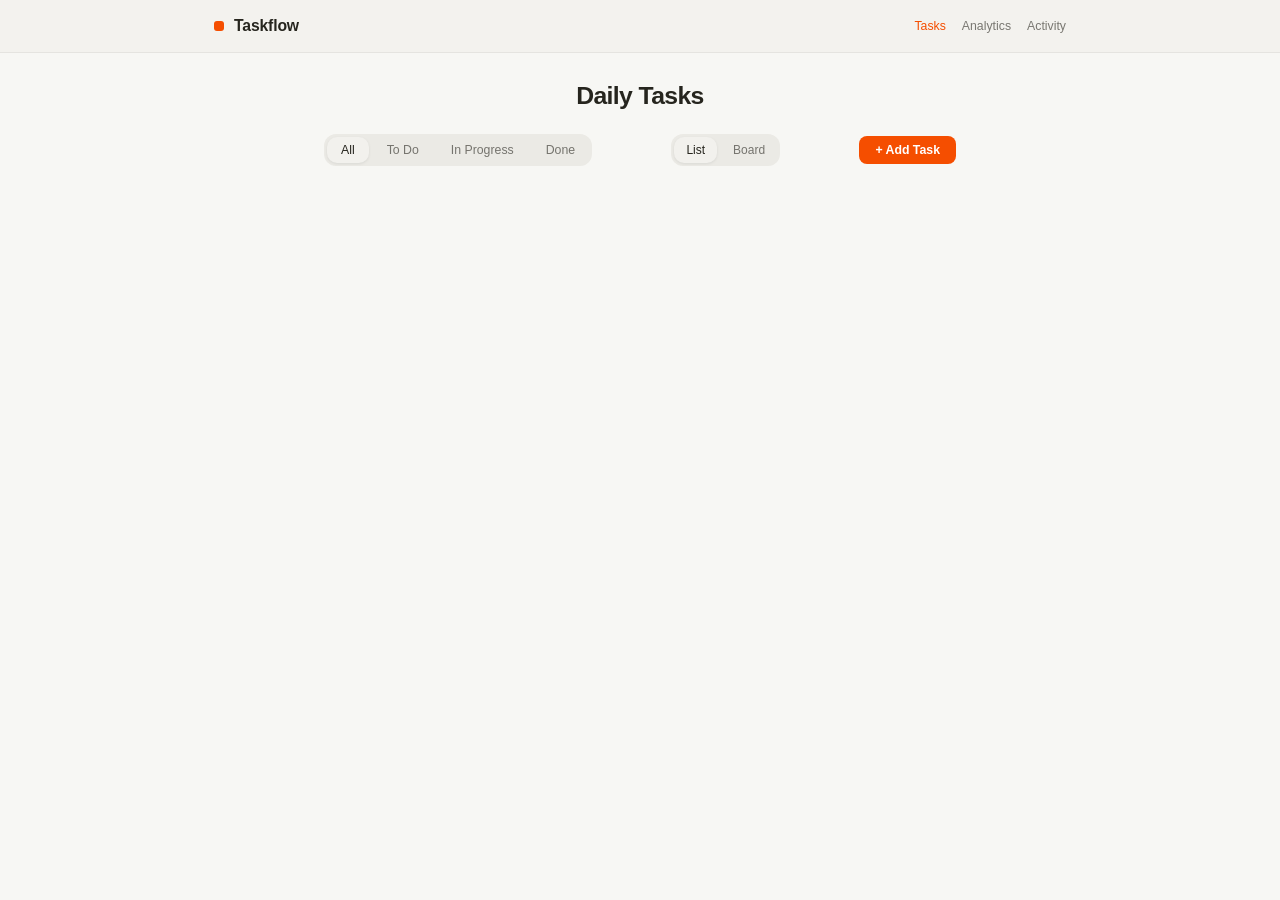
==== commit 9268b7bd: "Heatmap: Add Activity Heatmap page matching Figma mock Co-authored-by: Mark Boos <sfc-gh-mboos@users" ====
--- a/index.html
+++ b/index.html
@@ -17,7 +17,7 @@
       <nav class="topbar-nav">
         <a href="/" class="nav-link active">Tasks</a>
         <a href="/analytics" class="nav-link">Analytics</a>
-        <a href="/heatmap" class="nav-link">Heatmap</a>
+        <a href="/heatmap" class="nav-link">Activity</a>
       </nav>
     </div>
   </header>
--- a/styles.css
+++ b/styles.css
@@ -21,6 +21,13 @@
   --divider: #e6e5e0;
   --radius: 12px;
   --radius-sm: 8px;
+  --panel: #ffffff;
+  --heat-0: var(--panel);
+  --heat-1: rgba(245, 78, 0, 0.12);
+  --heat-2: rgba(245, 78, 0, 0.26);
+  --heat-3: rgba(245, 78, 0, 0.42);
+  --heat-4: rgba(245, 78, 0, 0.62);
+  --heat-5: rgba(245, 78, 0, 0.88);
 }
 
 html {
@@ -1186,57 +1193,69 @@
   }
 }
 
+@media (max-width: 520px) {
+  .analytics-container {
+    padding-left: 16px;
+    padding-right: 16px;
+  }
+  
+  .kpi-grid {
+    grid-template-columns: 1fr;
+  }
+  
+  .filter-row {
+    flex-direction: column;
+    align-items: flex-start;
+  }
+  
+  .cohort-filter {
+    width: 100%;
+  }
+  
+  .date-presets {
+    width: 100%;
+  }
+  
+  .date-inputs {
+    width: 100%;
+  }
+  
+  .date-input {
+    flex: 1;
+    min-width: 0;
+  }
+}
+
 /* ---- Activity Heatmap ---- */
 
-/* Geometry is taken 1:1 from the Figma mock, so this section is sized in px:
-   html { font-size: 15px } would rescale every measured value. */
-
-.heatmap-page {
-  --hm-cell: 60px;
-  --hm-gap: 4px;
-  --hm-gutter: 30px;
-  --hm-gutter-gap: 6px;
-  --hm-surface: #ffffff;
-  --hm-hairline: rgba(38, 37, 30, 0.09);
-  --hm-level-1: rgba(245, 78, 0, 0.12);
-  --hm-level-2: rgba(245, 78, 0, 0.28);
-  --hm-level-3: rgba(245, 78, 0, 0.45);
-  --hm-level-4: rgba(245, 78, 0, 0.65);
-  --hm-level-5: var(--accent);
-  display: flex;
-  justify-content: center;
-  padding: 32px 24px 80px;
-}
-
-.heatmap-panel {
-  width: fit-content;
-  max-width: 100%;
-  padding: 40px 48px 44px;
-  background: var(--hm-surface);
-  border: 1px solid var(--card-border);
-  border-radius: 16px;
-  box-shadow: 0 1px 2px rgba(38, 37, 30, 0.03);
+.heatmap-container {
+  max-width: 900px;
+  margin: 0 auto;
+  padding: 0 24px 80px;
+}
+
+.heatmap-header {
+  padding: 40px 0 28px;
 }
 
 .heatmap-title {
-  font-size: 20px;
+  font-size: 1.35rem;
   font-weight: 700;
+  letter-spacing: -0.025em;
   line-height: 1.2;
-  letter-spacing: -0.02em;
   color: var(--fg);
 }
 
 .heatmap-stats {
   display: flex;
   flex-wrap: wrap;
-  gap: 12px 28px;
+  gap: 32px;
   margin-top: 22px;
 }
 
 .heatmap-stat-label {
-  display: block;
-  font-size: 12px;
-  line-height: 16px;
+  font-size: 0.78rem;
+  font-weight: 500;
   color: var(--fg-secondary);
 }
 
@@ -1244,173 +1263,207 @@
   display: flex;
   align-items: baseline;
   gap: 6px;
-  margin-top: 4px;
-  font-size: 26px;
+  margin-top: 2px;
+}
+
+.heatmap-stat-number {
+  font-size: 1.75rem;
   font-weight: 700;
-  line-height: 32px;
   letter-spacing: -0.02em;
-  font-variant-numeric: tabular-nums;
+  line-height: 1.15;
   color: var(--fg);
 }
 
 .heatmap-stat-unit {
-  font-size: 13px;
-  font-weight: 500;
-  letter-spacing: 0;
-}
-
-.heatmap-card {
-  width: fit-content;
-  max-width: 100%;
-  margin-top: 28px;
-  padding: 20px;
-  background: var(--hm-surface);
-  border: 1px solid var(--hm-hairline);
-  border-radius: 12px;
+  font-size: 0.85rem;
+  color: var(--fg-secondary);
+}
+
+.heatmap-panel {
+  --heat-gap: 6px;
+  --heat-gutter: 34px;
+  --heat-columns: 12;
+  background: var(--panel);
+  border: 1px solid var(--card-border);
+  border-radius: var(--radius-sm);
+  padding: 20px 22px 18px;
+}
+
+.heatmap-scroll {
   overflow-x: auto;
+}
+
+.heatmap-plot {
+  min-width: 520px;
 }
 
 .heatmap-months {
   display: grid;
-  grid-template-columns: repeat(12, var(--hm-cell));
-  column-gap: var(--hm-gap);
-  margin-left: calc(var(--hm-gutter) + var(--hm-gutter-gap));
+  grid-template-columns: var(--heat-gutter) repeat(var(--heat-columns), 1fr);
+  gap: var(--heat-gap);
+  margin-bottom: 8px;
 }
 
 .heatmap-month {
-  font-size: 12px;
-  line-height: 16px;
-  color: var(--fg-secondary);
+  font-size: 0.78rem;
+  color: var(--fg-secondary);
+  white-space: nowrap;
 }
 
 .heatmap-body {
   display: flex;
-  gap: var(--hm-gutter-gap);
-  margin-top: 10px;
-}
-
-/* The mock anchors the weekday labels as a stack at the bottom of the gutter
-   instead of aligning each label to its own row. */
-.heatmap-days {
-  display: flex;
-  flex-direction: column;
+  align-items: stretch;
+  gap: var(--heat-gap);
+}
+
+.heatmap-daylabels {
+  display: grid;
+  grid-template-rows: repeat(7, 1fr);
+  gap: var(--heat-gap);
+  width: var(--heat-gutter);
+  flex: 0 0 var(--heat-gutter);
+}
+
+.heatmap-daylabel {
+  display: flex;
+  align-items: center;
   justify-content: flex-end;
-  width: var(--hm-gutter);
-  padding-bottom: 12px;
-  font-size: 11px;
-  line-height: 14px;
+  font-size: 0.72rem;
+  line-height: 1;
   color: var(--fg-secondary);
 }
 
 .heatmap-grid {
+  flex: 1;
+  min-width: 0;
   display: grid;
-  grid-template-columns: repeat(12, var(--hm-cell));
-  grid-template-rows: repeat(7, var(--hm-cell));
-  gap: var(--hm-gap);
+  grid-template-rows: repeat(7, 1fr);
+  grid-auto-flow: column;
+  grid-auto-columns: 1fr;
+  gap: var(--heat-gap);
 }
 
 .heatmap-cell {
-  width: 100%;
-  height: 100%;
-  padding: 0;
-  border: 1px solid transparent;
+  aspect-ratio: 1;
   border-radius: 6px;
-  background: transparent;
-  cursor: pointer;
-  transition: border-color 0.15s ease;
+  background: var(--heat-0);
+  box-shadow: inset 0 0 0 1px var(--card-border);
+  transition: box-shadow 0.12s ease;
+}
+
+.heatmap-cell[data-level="1"] {
+  background: var(--heat-1);
+}
+
+.heatmap-cell[data-level="2"] {
+  background: var(--heat-2);
+}
+
+.heatmap-cell[data-level="3"] {
+  background: var(--heat-3);
+}
+
+.heatmap-cell[data-level="4"] {
+  background: var(--heat-4);
+}
+
+.heatmap-cell[data-level="5"] {
+  background: var(--heat-5);
+}
+
+.heatmap-cell:not([data-level="0"]) {
+  box-shadow: none;
 }
 
 .heatmap-cell:hover {
-  border-color: rgba(38, 37, 30, 0.28);
-}
-
-.heatmap-cell:focus-visible {
-  outline: none;
-  border-color: var(--fg);
-}
-
-.heatmap-page [data-level="0"] {
-  background: var(--hm-surface);
-  border-color: var(--hm-hairline);
-}
-
-.heatmap-page [data-level="1"] {
-  background: var(--hm-level-1);
-}
-
-.heatmap-page [data-level="2"] {
-  background: var(--hm-level-2);
-}
-
-.heatmap-page [data-level="3"] {
-  background: var(--hm-level-3);
-}
-
-.heatmap-page [data-level="4"] {
-  background: var(--hm-level-4);
-}
-
-.heatmap-page [data-level="5"] {
-  background: var(--hm-level-5);
-}
-
-.heatmap-error {
-  grid-column: 1 / -1;
-  grid-row: 1 / -1;
-  align-self: center;
-  font-size: 13px;
-  color: var(--fg-secondary);
+  box-shadow: inset 0 0 0 2px rgba(38, 37, 30, 0.32);
 }
 
 .heatmap-legend {
   display: flex;
   align-items: center;
   gap: 8px;
-  margin-top: 24px;
+  margin-top: 16px;
 }
 
 .heatmap-legend-text {
-  font-size: 11px;
-  line-height: 14px;
-  color: var(--fg-secondary);
-}
-
-.heatmap-legend-cells {
+  font-size: 0.78rem;
+  color: var(--fg-secondary);
+}
+
+.heatmap-legend-scale {
   display: flex;
   gap: 4px;
 }
 
-.heatmap-legend-cell {
-  width: 14px;
-  height: 14px;
-  border: 1px solid transparent;
-  border-radius: 4px;
+.heatmap-legend-swatch {
+  width: 13px;
+  height: 13px;
+  border-radius: 3px;
+  background: var(--heat-0);
+  box-shadow: inset 0 0 0 1px var(--card-border);
+}
+
+.heatmap-legend-swatch[data-level="1"] {
+  background: var(--heat-1);
+  box-shadow: none;
+}
+
+.heatmap-legend-swatch[data-level="2"] {
+  background: var(--heat-2);
+  box-shadow: none;
+}
+
+.heatmap-legend-swatch[data-level="3"] {
+  background: var(--heat-3);
+  box-shadow: none;
+}
+
+.heatmap-legend-swatch[data-level="4"] {
+  background: var(--heat-4);
+  box-shadow: none;
+}
+
+.heatmap-legend-swatch[data-level="5"] {
+  background: var(--heat-5);
+  box-shadow: none;
 }
 
 .heatmap-tooltip {
   position: absolute;
-  z-index: 50;
-  transform: translate(-50%, -100%);
-  padding: 6px 10px;
-  border-radius: var(--radius-sm);
+  z-index: 20;
+  display: flex;
+  flex-direction: column;
+  gap: 1px;
+  padding: 7px 10px;
   background: var(--fg);
   color: var(--bg);
-  font-size: 12px;
-  line-height: 1.3;
+  border-radius: var(--radius-sm);
+  box-shadow: 0 4px 14px rgba(0, 0, 0, 0.18);
+  pointer-events: none;
   white-space: nowrap;
-  pointer-events: none;
-  opacity: 0;
-  transition: opacity 0.12s ease;
-}
-
-.heatmap-tooltip.visible {
-  opacity: 1;
-}
-
-.sr-only {
+}
+
+.heatmap-tooltip[hidden] {
+  display: none;
+}
+
+.heatmap-tooltip-count {
+  font-size: 0.78rem;
+  font-weight: 600;
+}
+
+.heatmap-tooltip-date {
+  font-size: 0.72rem;
+  opacity: 0.7;
+}
+
+.visually-hidden {
   position: absolute;
   width: 1px;
   height: 1px;
+  margin: -1px;
+  padding: 0;
   overflow: hidden;
   clip: rect(0, 0, 0, 0);
   white-space: nowrap;
@@ -1419,88 +1472,21 @@
 
 /* ---- Activity Heatmap Responsive ---- */
 
-@media (max-width: 1000px) {
-  .heatmap-page {
-    --hm-cell: 44px;
-    padding: 24px 16px 64px;
-  }
-
-  .heatmap-panel {
-    padding: 28px 24px 32px;
-  }
-}
-
-@media (max-width: 700px) {
-  .heatmap-page {
-    --hm-cell: 30px;
-    --hm-gap: 3px;
-    --hm-gutter: 26px;
-  }
-
-  .heatmap-title {
-    font-size: 18px;
-  }
-
-  .heatmap-stat-value {
-    font-size: 22px;
-    line-height: 28px;
-  }
-
-  .heatmap-cell {
-    border-radius: 4px;
-  }
-}
-
 @media (max-width: 520px) {
-  .heatmap-page {
-    --hm-cell: 22px;
-    --hm-gap: 2px;
-    --hm-gutter: 24px;
-    --hm-gutter-gap: 4px;
-  }
-
-  .heatmap-panel {
-    padding: 22px 16px 26px;
-  }
-
-  .heatmap-card {
-    padding: 14px;
-  }
-
-  .heatmap-stats {
-    gap: 12px 20px;
-  }
-}
-
-@media (max-width: 520px) {
-  .analytics-container {
+  .heatmap-container {
     padding-left: 16px;
     padding-right: 16px;
   }
-  
-  .kpi-grid {
-    grid-template-columns: 1fr;
-  }
-  
-  .filter-row {
-    flex-direction: column;
-    align-items: flex-start;
-  }
-  
-  .cohort-filter {
-    width: 100%;
-  }
-  
-  .date-presets {
-    width: 100%;
-  }
-  
-  .date-inputs {
-    width: 100%;
-  }
-  
-  .date-input {
-    flex: 1;
-    min-width: 0;
-  }
-}
+
+  .heatmap-header {
+    padding: 28px 0 22px;
+  }
+
+  .heatmap-stats {
+    gap: 22px;
+  }
+
+  .heatmap-panel {
+    padding: 16px;
+  }
+}
